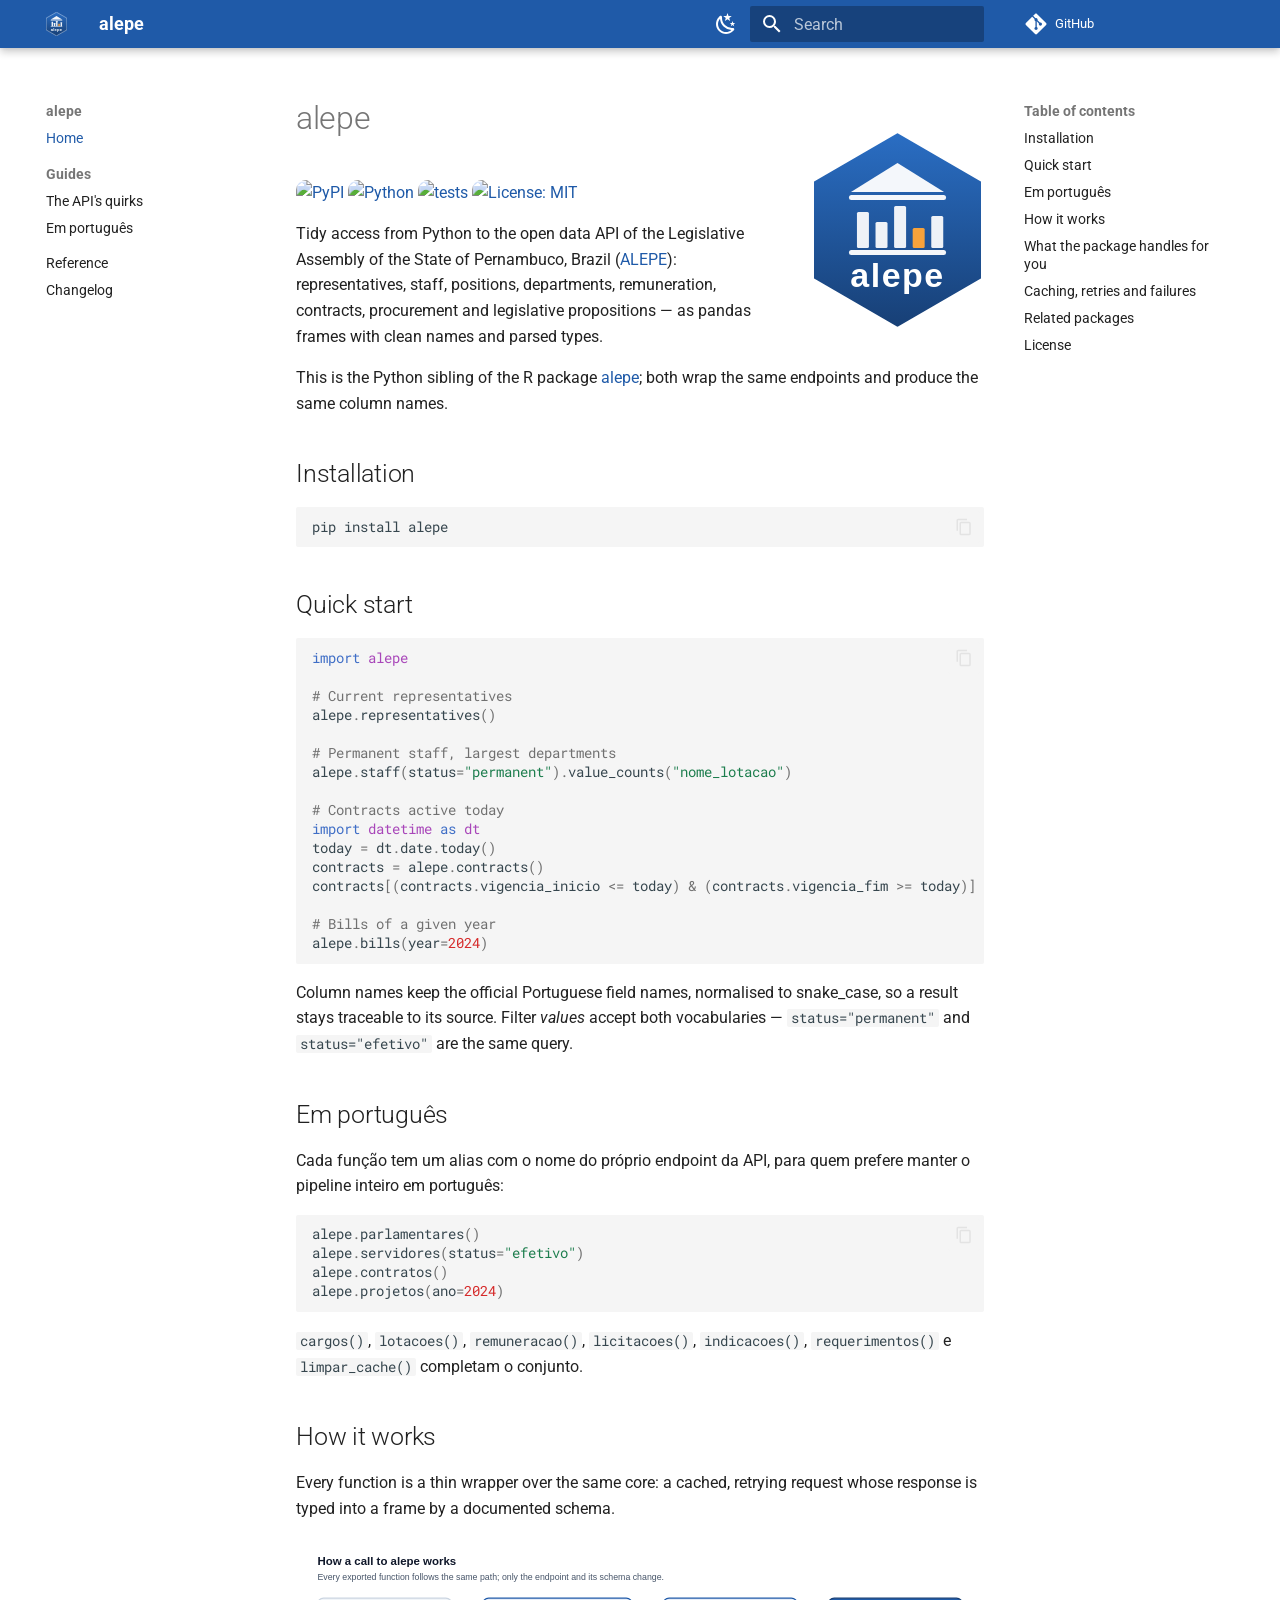
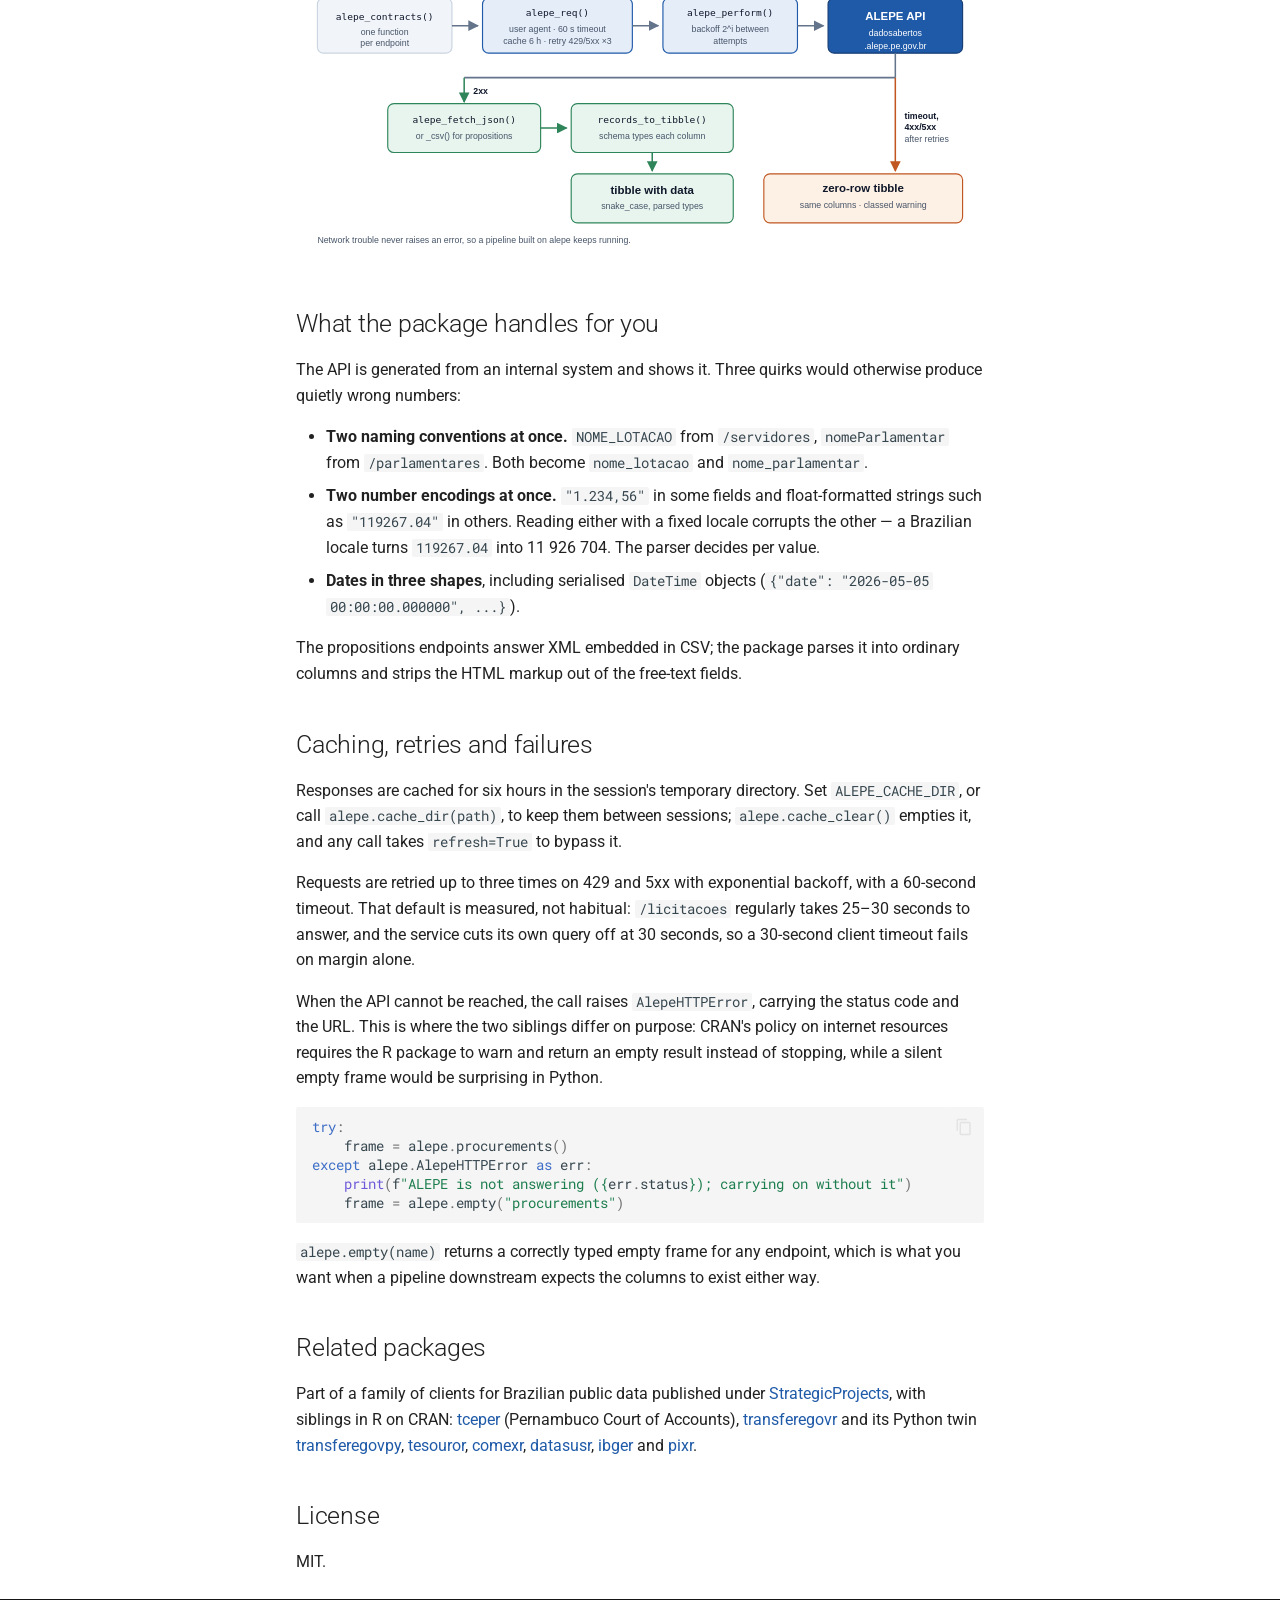
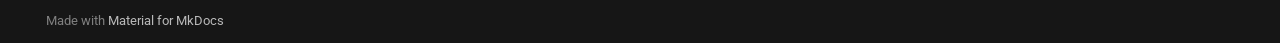
==== index.html @ 87270667 "Deployed 2038ad3 with MkDocs version: 1.6.1" ====
<!doctype html>
<html lang="en" class="no-js">
  <head>
    
      <meta charset="utf-8">
      <meta name="viewport" content="width=device-width,initial-scale=1">
      
        <meta name="description" content="Access the open data API of the Legislative Assembly of Pernambuco from Python">
      
      
      
        <link rel="canonical" href="https://strategicprojects.github.io/alepe_py/">
      
      
      
        <link rel="next" href="quirks/">
      
      
        
      
      
      <link rel="icon" href="assets/logo.png">
      <meta name="generator" content="mkdocs-1.6.1, mkdocs-material-9.7.7">
    
    
      
        <title>alepe</title>
      
    
    
      <link rel="stylesheet" href="assets/stylesheets/main.ec1eaa64.min.css">
      
        
        <link rel="stylesheet" href="assets/stylesheets/palette.ab4e12ef.min.css">
      
      


    
    
      
    
    
      
        
        
        <link rel="preconnect" href="https://fonts.gstatic.com" crossorigin>
        <link rel="stylesheet" href="https://fonts.googleapis.com/css?family=Roboto:300,300i,400,400i,700,700i%7CRoboto+Mono:400,400i,700,700i&display=fallback">
        <style>:root{--md-text-font:"Roboto";--md-code-font:"Roboto Mono"}</style>
      
    
    
      <link rel="stylesheet" href="assets/_mkdocstrings.css">
    
      <link rel="stylesheet" href="extra.css">
    
    <script>__md_scope=new URL(".",location),__md_hash=e=>[...e].reduce(((e,_)=>(e<<5)-e+_.charCodeAt(0)),0),__md_get=(e,_=localStorage,t=__md_scope)=>JSON.parse(_.getItem(t.pathname+"."+e)),__md_set=(e,_,t=localStorage,a=__md_scope)=>{try{t.setItem(a.pathname+"."+e,JSON.stringify(_))}catch(e){}}</script>
    
      

    
    
  </head>
  
  
    
    
      
    
    
    
    
    <body dir="ltr" data-md-color-scheme="default" data-md-color-primary="custom" data-md-color-accent="custom">
  
    
    <input class="md-toggle" data-md-toggle="drawer" type="checkbox" id="__drawer" autocomplete="off">
    <input class="md-toggle" data-md-toggle="search" type="checkbox" id="__search" autocomplete="off">
    <label class="md-overlay" for="__drawer"></label>
    <div data-md-component="skip">
      
        
        <a href="#alepe" class="md-skip">
          Skip to content
        </a>
      
    </div>
    <div data-md-component="announce">
      
    </div>
    
    
      

  

<header class="md-header md-header--shadow" data-md-component="header">
  <nav class="md-header__inner md-grid" aria-label="Header">
    <a href="." title="alepe" class="md-header__button md-logo" aria-label="alepe" data-md-component="logo">
      
  <img src="assets/logo.svg" alt="logo">

    </a>
    <label class="md-header__button md-icon" for="__drawer">
      
      <svg xmlns="http://www.w3.org/2000/svg" viewBox="0 0 24 24"><path d="M3 6h18v2H3zm0 5h18v2H3zm0 5h18v2H3z"/></svg>
    </label>
    <div class="md-header__title" data-md-component="header-title">
      <div class="md-header__ellipsis">
        <div class="md-header__topic">
          <span class="md-ellipsis">
            alepe
          </span>
        </div>
        <div class="md-header__topic" data-md-component="header-topic">
          <span class="md-ellipsis">
            
              Home
            
          </span>
        </div>
      </div>
    </div>
    
      
        <form class="md-header__option" data-md-component="palette">
  
    
    
    
    <input class="md-option" data-md-color-media="" data-md-color-scheme="default" data-md-color-primary="custom" data-md-color-accent="custom"  aria-label="Dark mode"  type="radio" name="__palette" id="__palette_0">
    
      <label class="md-header__button md-icon" title="Dark mode" for="__palette_1" hidden>
        <svg xmlns="http://www.w3.org/2000/svg" viewBox="0 0 24 24"><path d="m17.75 4.09-2.53 1.94.91 3.06-2.63-1.81-2.63 1.81.91-3.06-2.53-1.94L12.44 4l1.06-3 1.06 3zm3.5 6.91-1.64 1.25.59 1.98-1.7-1.17-1.7 1.17.59-1.98L15.75 11l2.06-.05L18.5 9l.69 1.95zm-2.28 4.95c.83-.08 1.72 1.1 1.19 1.85-.32.45-.66.87-1.08 1.27C15.17 23 8.84 23 4.94 19.07c-3.91-3.9-3.91-10.24 0-14.14.4-.4.82-.76 1.27-1.08.75-.53 1.93.36 1.85 1.19-.27 2.86.69 5.83 2.89 8.02a9.96 9.96 0 0 0 8.02 2.89m-1.64 2.02a12.08 12.08 0 0 1-7.8-3.47c-2.17-2.19-3.33-5-3.49-7.82-2.81 3.14-2.7 7.96.31 10.98 3.02 3.01 7.84 3.12 10.98.31"/></svg>
      </label>
    
  
    
    
    
    <input class="md-option" data-md-color-media="" data-md-color-scheme="slate" data-md-color-primary="custom" data-md-color-accent="custom"  aria-label="Light mode"  type="radio" name="__palette" id="__palette_1">
    
      <label class="md-header__button md-icon" title="Light mode" for="__palette_0" hidden>
        <svg xmlns="http://www.w3.org/2000/svg" viewBox="0 0 24 24"><path d="M12 7a5 5 0 0 1 5 5 5 5 0 0 1-5 5 5 5 0 0 1-5-5 5 5 0 0 1 5-5m0 2a3 3 0 0 0-3 3 3 3 0 0 0 3 3 3 3 0 0 0 3-3 3 3 0 0 0-3-3m0-7 2.39 3.42C13.65 5.15 12.84 5 12 5s-1.65.15-2.39.42zM3.34 7l4.16-.35A7.2 7.2 0 0 0 5.94 8.5c-.44.74-.69 1.5-.83 2.29zm.02 10 1.76-3.77a7.131 7.131 0 0 0 2.38 4.14zM20.65 7l-1.77 3.79a7.02 7.02 0 0 0-2.38-4.15zm-.01 10-4.14.36c.59-.51 1.12-1.14 1.54-1.86.42-.73.69-1.5.83-2.29zM12 22l-2.41-3.44c.74.27 1.55.44 2.41.44.82 0 1.63-.17 2.37-.44z"/></svg>
      </label>
    
  
</form>
      
    
    
      <script>var palette=__md_get("__palette");if(palette&&palette.color){if("(prefers-color-scheme)"===palette.color.media){var media=matchMedia("(prefers-color-scheme: light)"),input=document.querySelector(media.matches?"[data-md-color-media='(prefers-color-scheme: light)']":"[data-md-color-media='(prefers-color-scheme: dark)']");palette.color.media=input.getAttribute("data-md-color-media"),palette.color.scheme=input.getAttribute("data-md-color-scheme"),palette.color.primary=input.getAttribute("data-md-color-primary"),palette.color.accent=input.getAttribute("data-md-color-accent")}for(var[key,value]of Object.entries(palette.color))document.body.setAttribute("data-md-color-"+key,value)}</script>
    
    
    
      
      
        <label class="md-header__button md-icon" for="__search">
          
          <svg xmlns="http://www.w3.org/2000/svg" viewBox="0 0 24 24"><path d="M9.5 3A6.5 6.5 0 0 1 16 9.5c0 1.61-.59 3.09-1.56 4.23l.27.27h.79l5 5-1.5 1.5-5-5v-.79l-.27-.27A6.52 6.52 0 0 1 9.5 16 6.5 6.5 0 0 1 3 9.5 6.5 6.5 0 0 1 9.5 3m0 2C7 5 5 7 5 9.5S7 14 9.5 14 14 12 14 9.5 12 5 9.5 5"/></svg>
        </label>
        <div class="md-search" data-md-component="search" role="dialog">
  <label class="md-search__overlay" for="__search"></label>
  <div class="md-search__inner" role="search">
    <form class="md-search__form" name="search">
      <input type="text" class="md-search__input" name="query" aria-label="Search" placeholder="Search" autocapitalize="off" autocorrect="off" autocomplete="off" spellcheck="false" data-md-component="search-query" required>
      <label class="md-search__icon md-icon" for="__search">
        
        <svg xmlns="http://www.w3.org/2000/svg" viewBox="0 0 24 24"><path d="M9.5 3A6.5 6.5 0 0 1 16 9.5c0 1.61-.59 3.09-1.56 4.23l.27.27h.79l5 5-1.5 1.5-5-5v-.79l-.27-.27A6.52 6.52 0 0 1 9.5 16 6.5 6.5 0 0 1 3 9.5 6.5 6.5 0 0 1 9.5 3m0 2C7 5 5 7 5 9.5S7 14 9.5 14 14 12 14 9.5 12 5 9.5 5"/></svg>
        
        <svg xmlns="http://www.w3.org/2000/svg" viewBox="0 0 24 24"><path d="M20 11v2H8l5.5 5.5-1.42 1.42L4.16 12l7.92-7.92L13.5 5.5 8 11z"/></svg>
      </label>
      <nav class="md-search__options" aria-label="Search">
        
        <button type="reset" class="md-search__icon md-icon" title="Clear" aria-label="Clear" tabindex="-1">
          
          <svg xmlns="http://www.w3.org/2000/svg" viewBox="0 0 24 24"><path d="M19 6.41 17.59 5 12 10.59 6.41 5 5 6.41 10.59 12 5 17.59 6.41 19 12 13.41 17.59 19 19 17.59 13.41 12z"/></svg>
        </button>
      </nav>
      
        <div class="md-search__suggest" data-md-component="search-suggest"></div>
      
    </form>
    <div class="md-search__output">
      <div class="md-search__scrollwrap" tabindex="0" data-md-scrollfix>
        <div class="md-search-result" data-md-component="search-result">
          <div class="md-search-result__meta">
            Initializing search
          </div>
          <ol class="md-search-result__list" role="presentation"></ol>
        </div>
      </div>
    </div>
  </div>
</div>
      
    
    
      <div class="md-header__source">
        <a href="https://github.com/StrategicProjects/alepe_py" title="Go to repository" class="md-source" data-md-component="source">
  <div class="md-source__icon md-icon">
    
    <svg xmlns="http://www.w3.org/2000/svg" viewBox="0 0 448 512"><!--! Font Awesome Free 7.1.0 by @fontawesome - https://fontawesome.com License - https://fontawesome.com/license/free (Icons: CC BY 4.0, Fonts: SIL OFL 1.1, Code: MIT License) Copyright 2025 Fonticons, Inc.--><path d="M439.6 236.1 244 40.5c-5.4-5.5-12.8-8.5-20.4-8.5s-15 3-20.4 8.4L162.5 81l51.5 51.5c27.1-9.1 52.7 16.8 43.4 43.7l49.7 49.7c34.2-11.8 61.2 31 35.5 56.7-26.5 26.5-70.2-2.9-56-37.3L240.3 199v121.9c25.3 12.5 22.3 41.8 9.1 55-6.4 6.4-15.2 10.1-24.3 10.1s-17.8-3.6-24.3-10.1c-17.6-17.6-11.1-46.9 11.2-56v-123c-20.8-8.5-24.6-30.7-18.6-45L142.6 101 8.5 235.1C3 240.6 0 247.9 0 255.5s3 15 8.5 20.4l195.6 195.7c5.4 5.4 12.7 8.4 20.4 8.4s15-3 20.4-8.4l194.7-194.7c5.4-5.4 8.4-12.8 8.4-20.4s-3-15-8.4-20.4"/></svg>
  </div>
  <div class="md-source__repository">
    GitHub
  </div>
</a>
      </div>
    
  </nav>
  
</header>
    
    <div class="md-container" data-md-component="container">
      
      
        
          
        
      
      <main class="md-main" data-md-component="main">
        <div class="md-main__inner md-grid">
          
            
              
              <div class="md-sidebar md-sidebar--primary" data-md-component="sidebar" data-md-type="navigation" >
                <div class="md-sidebar__scrollwrap">
                  <div class="md-sidebar__inner">
                    



<nav class="md-nav md-nav--primary" aria-label="Navigation" data-md-level="0">
  <label class="md-nav__title" for="__drawer">
    <a href="." title="alepe" class="md-nav__button md-logo" aria-label="alepe" data-md-component="logo">
      
  <img src="assets/logo.svg" alt="logo">

    </a>
    alepe
  </label>
  
    <div class="md-nav__source">
      <a href="https://github.com/StrategicProjects/alepe_py" title="Go to repository" class="md-source" data-md-component="source">
  <div class="md-source__icon md-icon">
    
    <svg xmlns="http://www.w3.org/2000/svg" viewBox="0 0 448 512"><!--! Font Awesome Free 7.1.0 by @fontawesome - https://fontawesome.com License - https://fontawesome.com/license/free (Icons: CC BY 4.0, Fonts: SIL OFL 1.1, Code: MIT License) Copyright 2025 Fonticons, Inc.--><path d="M439.6 236.1 244 40.5c-5.4-5.5-12.8-8.5-20.4-8.5s-15 3-20.4 8.4L162.5 81l51.5 51.5c27.1-9.1 52.7 16.8 43.4 43.7l49.7 49.7c34.2-11.8 61.2 31 35.5 56.7-26.5 26.5-70.2-2.9-56-37.3L240.3 199v121.9c25.3 12.5 22.3 41.8 9.1 55-6.4 6.4-15.2 10.1-24.3 10.1s-17.8-3.6-24.3-10.1c-17.6-17.6-11.1-46.9 11.2-56v-123c-20.8-8.5-24.6-30.7-18.6-45L142.6 101 8.5 235.1C3 240.6 0 247.9 0 255.5s3 15 8.5 20.4l195.6 195.7c5.4 5.4 12.7 8.4 20.4 8.4s15-3 20.4-8.4l194.7-194.7c5.4-5.4 8.4-12.8 8.4-20.4s-3-15-8.4-20.4"/></svg>
  </div>
  <div class="md-source__repository">
    GitHub
  </div>
</a>
    </div>
  
  <ul class="md-nav__list" data-md-scrollfix>
    
      
      
  
  
    
  
  
  
    <li class="md-nav__item md-nav__item--active">
      
      <input class="md-nav__toggle md-toggle" type="checkbox" id="__toc">
      
      
        
      
      
        <label class="md-nav__link md-nav__link--active" for="__toc">
          
  
  
  <span class="md-ellipsis">
    
  
    Home
  

    
  </span>
  
  

          <span class="md-nav__icon md-icon"></span>
        </label>
      
      <a href="." class="md-nav__link md-nav__link--active">
        
  
  
  <span class="md-ellipsis">
    
  
    Home
  

    
  </span>
  
  

      </a>
      
        

<nav class="md-nav md-nav--secondary" aria-label="Table of contents">
  
  
  
    
  
  
    <label class="md-nav__title" for="__toc">
      <span class="md-nav__icon md-icon"></span>
      Table of contents
    </label>
    <ul class="md-nav__list" data-md-component="toc" data-md-scrollfix>
      
        <li class="md-nav__item">
  <a href="#installation" class="md-nav__link">
    <span class="md-ellipsis">
      
        Installation
      
    </span>
  </a>
  
</li>
      
        <li class="md-nav__item">
  <a href="#quick-start" class="md-nav__link">
    <span class="md-ellipsis">
      
        Quick start
      
    </span>
  </a>
  
</li>
      
        <li class="md-nav__item">
  <a href="#em-portugues" class="md-nav__link">
    <span class="md-ellipsis">
      
        Em português
      
    </span>
  </a>
  
</li>
      
        <li class="md-nav__item">
  <a href="#how-it-works" class="md-nav__link">
    <span class="md-ellipsis">
      
        How it works
      
    </span>
  </a>
  
</li>
      
        <li class="md-nav__item">
  <a href="#what-the-package-handles-for-you" class="md-nav__link">
    <span class="md-ellipsis">
      
        What the package handles for you
      
    </span>
  </a>
  
</li>
      
        <li class="md-nav__item">
  <a href="#caching-retries-and-failures" class="md-nav__link">
    <span class="md-ellipsis">
      
        Caching, retries and failures
      
    </span>
  </a>
  
</li>
      
        <li class="md-nav__item">
  <a href="#related-packages" class="md-nav__link">
    <span class="md-ellipsis">
      
        Related packages
      
    </span>
  </a>
  
</li>
      
        <li class="md-nav__item">
  <a href="#license" class="md-nav__link">
    <span class="md-ellipsis">
      
        License
      
    </span>
  </a>
  
</li>
      
    </ul>
  
</nav>
      
    </li>
  

    
      
      
  
  
  
  
    
    
    
    
      
        
        
      
    
    
    <li class="md-nav__item md-nav__item--section md-nav__item--nested">
      
        
        
        <input class="md-nav__toggle md-toggle " type="checkbox" id="__nav_2" >
        
          
          <label class="md-nav__link" for="__nav_2" id="__nav_2_label" tabindex="">
            
  
  
  <span class="md-ellipsis">
    
  
    Guides
  

    
  </span>
  
  

            <span class="md-nav__icon md-icon"></span>
          </label>
        
        <nav class="md-nav" data-md-level="1" aria-labelledby="__nav_2_label" aria-expanded="false">
          <label class="md-nav__title" for="__nav_2">
            <span class="md-nav__icon md-icon"></span>
            
  
    Guides
  

          </label>
          <ul class="md-nav__list" data-md-scrollfix>
            
              
                
  
  
  
  
    <li class="md-nav__item">
      <a href="quirks/" class="md-nav__link">
        
  
  
  <span class="md-ellipsis">
    
  
    The API's quirks
  

    
  </span>
  
  

      </a>
    </li>
  

              
            
              
                
  
  
  
  
    <li class="md-nav__item">
      <a href="portugues/" class="md-nav__link">
        
  
  
  <span class="md-ellipsis">
    
  
    Em português
  

    
  </span>
  
  

      </a>
    </li>
  

              
            
          </ul>
        </nav>
      
    </li>
  

    
      
      
  
  
  
  
    <li class="md-nav__item">
      <a href="reference/" class="md-nav__link">
        
  
  
  <span class="md-ellipsis">
    
  
    Reference
  

    
  </span>
  
  

      </a>
    </li>
  

    
      
      
  
  
  
  
    <li class="md-nav__item">
      <a href="changelog/" class="md-nav__link">
        
  
  
  <span class="md-ellipsis">
    
  
    Changelog
  

    
  </span>
  
  

      </a>
    </li>
  

    
  </ul>
</nav>
                  </div>
                </div>
              </div>
            
            
              
              <div class="md-sidebar md-sidebar--secondary" data-md-component="sidebar" data-md-type="toc" >
                <div class="md-sidebar__scrollwrap">
                  <div class="md-sidebar__inner">
                    

<nav class="md-nav md-nav--secondary" aria-label="Table of contents">
  
  
  
    
  
  
    <label class="md-nav__title" for="__toc">
      <span class="md-nav__icon md-icon"></span>
      Table of contents
    </label>
    <ul class="md-nav__list" data-md-component="toc" data-md-scrollfix>
      
        <li class="md-nav__item">
  <a href="#installation" class="md-nav__link">
    <span class="md-ellipsis">
      
        Installation
      
    </span>
  </a>
  
</li>
      
        <li class="md-nav__item">
  <a href="#quick-start" class="md-nav__link">
    <span class="md-ellipsis">
      
        Quick start
      
    </span>
  </a>
  
</li>
      
        <li class="md-nav__item">
  <a href="#em-portugues" class="md-nav__link">
    <span class="md-ellipsis">
      
        Em português
      
    </span>
  </a>
  
</li>
      
        <li class="md-nav__item">
  <a href="#how-it-works" class="md-nav__link">
    <span class="md-ellipsis">
      
        How it works
      
    </span>
  </a>
  
</li>
      
        <li class="md-nav__item">
  <a href="#what-the-package-handles-for-you" class="md-nav__link">
    <span class="md-ellipsis">
      
        What the package handles for you
      
    </span>
  </a>
  
</li>
      
        <li class="md-nav__item">
  <a href="#caching-retries-and-failures" class="md-nav__link">
    <span class="md-ellipsis">
      
        Caching, retries and failures
      
    </span>
  </a>
  
</li>
      
        <li class="md-nav__item">
  <a href="#related-packages" class="md-nav__link">
    <span class="md-ellipsis">
      
        Related packages
      
    </span>
  </a>
  
</li>
      
        <li class="md-nav__item">
  <a href="#license" class="md-nav__link">
    <span class="md-ellipsis">
      
        License
      
    </span>
  </a>
  
</li>
      
    </ul>
  
</nav>
                  </div>
                </div>
              </div>
            
          
          
            <div class="md-content" data-md-component="content">
              
              <article class="md-content__inner md-typeset">
                
                  



<h1 id="alepe">alepe <img src="assets/logo.svg" align="right" height="138" alt="" /><a class="headerlink" href="#alepe" title="Permanent link">&para;</a></h1>
<p><a href="https://pypi.org/project/alepe/"><img alt="PyPI" src="https://img.shields.io/pypi/v/alepe.svg" /></a>
<a href="https://pypi.org/project/alepe/"><img alt="Python" src="https://img.shields.io/pypi/pyversions/alepe.svg" /></a>
<a href="https://github.com/StrategicProjects/alepe_py/actions/workflows/tests.yml"><img alt="tests" src="https://github.com/StrategicProjects/alepe_py/actions/workflows/tests.yml/badge.svg" /></a>
<a href="https://github.com/StrategicProjects/alepe_py/blob/main/LICENSE"><img alt="License: MIT" src="https://img.shields.io/badge/license-MIT-green.svg" /></a></p>
<p>Tidy access from Python to the open data API of the Legislative Assembly of the
State of Pernambuco, Brazil (<a href="https://dadosabertos.alepe.pe.gov.br">ALEPE</a>):
representatives, staff, positions, departments, remuneration, contracts,
procurement and legislative propositions — as pandas frames with clean names
and parsed types.</p>
<p>This is the Python sibling of the R package
<a href="https://strategicprojects.github.io/alepe/">alepe</a>; both wrap the same
endpoints and produce the same column names.</p>
<h2 id="installation">Installation<a class="headerlink" href="#installation" title="Permanent link">&para;</a></h2>
<div class="highlight"><pre><span></span><code>pip<span class="w"> </span>install<span class="w"> </span>alepe
</code></pre></div>
<h2 id="quick-start">Quick start<a class="headerlink" href="#quick-start" title="Permanent link">&para;</a></h2>
<div class="highlight"><pre><span></span><code><span class="kn">import</span><span class="w"> </span><span class="nn">alepe</span>

<span class="c1"># Current representatives</span>
<span class="n">alepe</span><span class="o">.</span><span class="n">representatives</span><span class="p">()</span>

<span class="c1"># Permanent staff, largest departments</span>
<span class="n">alepe</span><span class="o">.</span><span class="n">staff</span><span class="p">(</span><span class="n">status</span><span class="o">=</span><span class="s2">&quot;permanent&quot;</span><span class="p">)</span><span class="o">.</span><span class="n">value_counts</span><span class="p">(</span><span class="s2">&quot;nome_lotacao&quot;</span><span class="p">)</span>

<span class="c1"># Contracts active today</span>
<span class="kn">import</span><span class="w"> </span><span class="nn">datetime</span><span class="w"> </span><span class="k">as</span><span class="w"> </span><span class="nn">dt</span>
<span class="n">today</span> <span class="o">=</span> <span class="n">dt</span><span class="o">.</span><span class="n">date</span><span class="o">.</span><span class="n">today</span><span class="p">()</span>
<span class="n">contracts</span> <span class="o">=</span> <span class="n">alepe</span><span class="o">.</span><span class="n">contracts</span><span class="p">()</span>
<span class="n">contracts</span><span class="p">[(</span><span class="n">contracts</span><span class="o">.</span><span class="n">vigencia_inicio</span> <span class="o">&lt;=</span> <span class="n">today</span><span class="p">)</span> <span class="o">&amp;</span> <span class="p">(</span><span class="n">contracts</span><span class="o">.</span><span class="n">vigencia_fim</span> <span class="o">&gt;=</span> <span class="n">today</span><span class="p">)]</span>

<span class="c1"># Bills of a given year</span>
<span class="n">alepe</span><span class="o">.</span><span class="n">bills</span><span class="p">(</span><span class="n">year</span><span class="o">=</span><span class="mi">2024</span><span class="p">)</span>
</code></pre></div>
<p>Column names keep the official Portuguese field names, normalised to
snake_case, so a result stays traceable to its source. Filter <em>values</em> accept
both vocabularies — <code>status="permanent"</code> and <code>status="efetivo"</code> are the same
query.</p>
<h2 id="em-portugues">Em português<a class="headerlink" href="#em-portugues" title="Permanent link">&para;</a></h2>
<p>Cada função tem um alias com o nome do próprio endpoint da API, para quem
prefere manter o pipeline inteiro em português:</p>
<div class="highlight"><pre><span></span><code><span class="n">alepe</span><span class="o">.</span><span class="n">parlamentares</span><span class="p">()</span>
<span class="n">alepe</span><span class="o">.</span><span class="n">servidores</span><span class="p">(</span><span class="n">status</span><span class="o">=</span><span class="s2">&quot;efetivo&quot;</span><span class="p">)</span>
<span class="n">alepe</span><span class="o">.</span><span class="n">contratos</span><span class="p">()</span>
<span class="n">alepe</span><span class="o">.</span><span class="n">projetos</span><span class="p">(</span><span class="n">ano</span><span class="o">=</span><span class="mi">2024</span><span class="p">)</span>
</code></pre></div>
<p><code>cargos()</code>, <code>lotacoes()</code>, <code>remuneracao()</code>, <code>licitacoes()</code>, <code>indicacoes()</code>,
<code>requerimentos()</code> e <code>limpar_cache()</code> completam o conjunto.</p>
<h2 id="how-it-works">How it works<a class="headerlink" href="#how-it-works" title="Permanent link">&para;</a></h2>
<p>Every function is a thin wrapper over the same core: a cached, retrying request
whose response is typed into a frame by a documented schema.</p>
<p><img src="assets/request-flow.svg" alt="A call goes through the request builder, which adds the user agent, a 60 second timeout, a six-hour cache and retries, then performs the request against the ALEPE API. A 2xx response is parsed and typed into a frame; a timeout or an error surviving the retries raises AlepeHTTPError." width="100%" /></p>
<h2 id="what-the-package-handles-for-you">What the package handles for you<a class="headerlink" href="#what-the-package-handles-for-you" title="Permanent link">&para;</a></h2>
<p>The API is generated from an internal system and shows it. Three quirks would
otherwise produce quietly wrong numbers:</p>
<ul>
<li><strong>Two naming conventions at once.</strong> <code>NOME_LOTACAO</code> from <code>/servidores</code>,
  <code>nomeParlamentar</code> from <code>/parlamentares</code>. Both become <code>nome_lotacao</code> and
  <code>nome_parlamentar</code>.</li>
<li><strong>Two number encodings at once.</strong> <code>"1.234,56"</code> in some fields and
  float-formatted strings such as <code>"119267.04"</code> in others. Reading either with
  a fixed locale corrupts the other — a Brazilian locale turns <code>119267.04</code> into
  11 926 704. The parser decides per value.</li>
<li><strong>Dates in three shapes</strong>, including serialised <code>DateTime</code> objects
  (<code>{"date": "2026-05-05 00:00:00.000000", ...}</code>).</li>
</ul>
<p>The propositions endpoints answer XML embedded in CSV; the package parses it
into ordinary columns and strips the HTML markup out of the free-text fields.</p>
<h2 id="caching-retries-and-failures">Caching, retries and failures<a class="headerlink" href="#caching-retries-and-failures" title="Permanent link">&para;</a></h2>
<p>Responses are cached for six hours in the session's temporary directory. Set
<code>ALEPE_CACHE_DIR</code>, or call <code>alepe.cache_dir(path)</code>, to keep them between
sessions; <code>alepe.cache_clear()</code> empties it, and any call takes <code>refresh=True</code>
to bypass it.</p>
<p>Requests are retried up to three times on 429 and 5xx with exponential backoff,
with a 60-second timeout. That default is measured, not habitual:
<code>/licitacoes</code> regularly takes 25–30 seconds to answer, and the service cuts its
own query off at 30 seconds, so a 30-second client timeout fails on margin
alone.</p>
<p>When the API cannot be reached, the call raises <code>AlepeHTTPError</code>, carrying the
status code and the URL. This is where the two siblings differ on purpose:
CRAN's policy on internet resources requires the R package to warn and return
an empty result instead of stopping, while a silent empty frame would be
surprising in Python.</p>
<div class="highlight"><pre><span></span><code><span class="k">try</span><span class="p">:</span>
    <span class="n">frame</span> <span class="o">=</span> <span class="n">alepe</span><span class="o">.</span><span class="n">procurements</span><span class="p">()</span>
<span class="k">except</span> <span class="n">alepe</span><span class="o">.</span><span class="n">AlepeHTTPError</span> <span class="k">as</span> <span class="n">err</span><span class="p">:</span>
    <span class="nb">print</span><span class="p">(</span><span class="sa">f</span><span class="s2">&quot;ALEPE is not answering (</span><span class="si">{</span><span class="n">err</span><span class="o">.</span><span class="n">status</span><span class="si">}</span><span class="s2">); carrying on without it&quot;</span><span class="p">)</span>
    <span class="n">frame</span> <span class="o">=</span> <span class="n">alepe</span><span class="o">.</span><span class="n">empty</span><span class="p">(</span><span class="s2">&quot;procurements&quot;</span><span class="p">)</span>
</code></pre></div>
<p><code>alepe.empty(name)</code> returns a correctly typed empty frame for any endpoint,
which is what you want when a pipeline downstream expects the columns to exist
either way.</p>
<h2 id="related-packages">Related packages<a class="headerlink" href="#related-packages" title="Permanent link">&para;</a></h2>
<p>Part of a family of clients for Brazilian public data published under
<a href="https://github.com/StrategicProjects">StrategicProjects</a>, with siblings in R
on CRAN: <a href="https://CRAN.R-project.org/package=tceper">tceper</a> (Pernambuco Court
of Accounts), <a href="https://CRAN.R-project.org/package=transferegovr">transferegovr</a>
and its Python twin
<a href="https://pypi.org/project/transferegovpy/">transferegovpy</a>,
<a href="https://CRAN.R-project.org/package=tesouror">tesouror</a>,
<a href="https://CRAN.R-project.org/package=comexr">comexr</a>,
<a href="https://CRAN.R-project.org/package=datasusr">datasusr</a>,
<a href="https://CRAN.R-project.org/package=ibger">ibger</a> and
<a href="https://CRAN.R-project.org/package=pixr">pixr</a>.</p>
<h2 id="license">License<a class="headerlink" href="#license" title="Permanent link">&para;</a></h2>
<p>MIT.</p>












                
              </article>
            </div>
          
          
<script>var target=document.getElementById(location.hash.slice(1));target&&target.name&&(target.checked=target.name.startsWith("__tabbed_"))</script>
        </div>
        
          <button type="button" class="md-top md-icon" data-md-component="top" hidden>
  
  <svg xmlns="http://www.w3.org/2000/svg" viewBox="0 0 24 24"><path d="M13 20h-2V8l-5.5 5.5-1.42-1.42L12 4.16l7.92 7.92-1.42 1.42L13 8z"/></svg>
  Back to top
</button>
        
      </main>
      
        <footer class="md-footer">
  
  <div class="md-footer-meta md-typeset">
    <div class="md-footer-meta__inner md-grid">
      <div class="md-copyright">
  
  
    Made with
    <a href="https://squidfunk.github.io/mkdocs-material/" target="_blank" rel="noopener">
      Material for MkDocs
    </a>
  
</div>
      
    </div>
  </div>
</footer>
      
    </div>
    <div class="md-dialog" data-md-component="dialog">
      <div class="md-dialog__inner md-typeset"></div>
    </div>
    
    
    
      
      
      <script id="__config" type="application/json">{"annotate": null, "base": ".", "features": ["navigation.sections", "navigation.top", "content.code.copy", "search.suggest"], "search": "assets/javascripts/workers/search.2c215733.min.js", "tags": null, "translations": {"clipboard.copied": "Copied to clipboard", "clipboard.copy": "Copy to clipboard", "search.result.more.one": "1 more on this page", "search.result.more.other": "# more on this page", "search.result.none": "No matching documents", "search.result.one": "1 matching document", "search.result.other": "# matching documents", "search.result.placeholder": "Type to start searching", "search.result.term.missing": "Missing", "select.version": "Select version"}, "version": null}</script>
    
    
      <script src="assets/javascripts/bundle.d7400e89.min.js"></script>
      
    
  </body>
</html>
---- assets/stylesheets/main.ec1eaa64.min.css ----
@charset "UTF-8";html{-webkit-text-size-adjust:none;-moz-text-size-adjust:none;text-size-adjust:none;box-sizing:border-box}*,:after,:before{box-sizing:inherit}@media (prefers-reduced-motion){*,:after,:before{transition:none!important}}body{margin:0}a,button,input,label{-webkit-tap-highlight-color:transparent}a{color:inherit;text-decoration:none}hr{border:0;box-sizing:initial;display:block;height:.05rem;overflow:visible;padding:0}small{font-size:80%}sub,sup{line-height:1em}img{border-style:none}table{border-collapse:initial;border-spacing:0}td,th{font-weight:400;vertical-align:top}button{background:#0000;border:0;font-family:inherit;font-size:inherit;margin:0;padding:0}input{border:0;outline:none}:root{--md-primary-fg-color:#4051b5;--md-primary-fg-color--light:#5d6cc0;--md-primary-fg-color--dark:#303fa1;--md-primary-bg-color:#fff;--md-primary-bg-color--light:#ffffffb3;--md-accent-fg-color:#526cfe;--md-accent-fg-color--transparent:#526cfe1a;--md-accent-bg-color:#fff;--md-accent-bg-color--light:#ffffffb3}[data-md-color-scheme=default]{color-scheme:light}[data-md-color-scheme=default] img[src$="#gh-dark-mode-only"],[data-md-color-scheme=default] img[src$="#only-dark"]{display:none}:root,[data-md-color-scheme=default]{--md-hue:225deg;--md-default-fg-color:#000000de;--md-default-fg-color--light:#0000008a;--md-default-fg-color--lighter:#00000052;--md-default-fg-color--lightest:#00000012;--md-default-bg-color:#fff;--md-default-bg-color--light:#ffffffb3;--md-default-bg-color--lighter:#ffffff4d;--md-default-bg-color--lightest:#ffffff1f;--md-code-fg-color:#36464e;--md-code-bg-color:#f5f5f5;--md-code-bg-color--light:#f5f5f5b3;--md-code-bg-color--lighter:#f5f5f54d;--md-code-hl-color:#4287ff;--md-code-hl-color--light:#4287ff1a;--md-code-hl-number-color:#d52a2a;--md-code-hl-special-color:#db1457;--md-code-hl-function-color:#a846b9;--md-code-hl-constant-color:#6e59d9;--md-code-hl-keyword-color:#3f6ec6;--md-code-hl-string-color:#1c7d4d;--md-code-hl-name-color:var(--md-code-fg-color);--md-code-hl-operator-color:var(--md-default-fg-color--light);--md-code-hl-punctuation-color:var(--md-default-fg-color--light);--md-code-hl-comment-color:var(--md-default-fg-color--light);--md-code-hl-generic-color:var(--md-default-fg-color--light);--md-code-hl-variable-color:var(--md-default-fg-color--light);--md-typeset-color:var(--md-default-fg-color);--md-typeset-a-color:var(--md-primary-fg-color);--md-typeset-del-color:#f5503d26;--md-typeset-ins-color:#0bd57026;--md-typeset-kbd-color:#fafafa;--md-typeset-kbd-accent-color:#fff;--md-typeset-kbd-border-color:#b8b8b8;--md-typeset-mark-color:#ffff0080;--md-typeset-table-color:#0000001f;--md-typeset-table-color--light:rgba(0,0,0,.035);--md-admonition-fg-color:var(--md-default-fg-color);--md-admonition-bg-color:var(--md-default-bg-color);--md-warning-fg-color:#000000de;--md-warning-bg-color:#ff9;--md-footer-fg-color:#fff;--md-footer-fg-color--light:#ffffffb3;--md-footer-fg-color--lighter:#ffffff73;--md-footer-bg-color:#000000de;--md-footer-bg-color--dark:#00000052;--md-shadow-z1:0 0.2rem 0.5rem #0000000d,0 0 0.05rem #0000001a;--md-shadow-z2:0 0.2rem 0.5rem #0000001a,0 0 0.05rem #00000040;--md-shadow-z3:0 0.2rem 0.5rem #0003,0 0 0.05rem #00000059}.md-icon svg{fill:currentcolor;display:block;height:1.2rem;width:1.2rem}body{-webkit-font-smoothing:antialiased;-moz-osx-font-smoothing:grayscale;--md-text-font-family:var(--md-text-font,_),-apple-system,BlinkMacSystemFont,Helvetica,Arial,sans-serif;--md-code-font-family:var(--md-code-font,_),SFMono-Regular,Consolas,Menlo,monospace}aside,body,input{font-feature-settings:"kern","liga";color:var(--md-typeset-color);font-family:var(--md-text-font-family)}code,kbd,pre{font-feature-settings:"kern";font-family:var(--md-code-font-family)}:root{--md-typeset-table-sort-icon:url('data:image/svg+xml;charset=utf-8,<svg xmlns="http://www.w3.org/2000/svg" viewBox="0 0 24 24"><path d="m18 21-4-4h3V7h-3l4-4 4 4h-3v10h3M2 19v-2h10v2M2 13v-2h7v2M2 7V5h4v2z"/></svg>');--md-typeset-table-sort-icon--asc:url('data:image/svg+xml;charset=utf-8,<svg xmlns="http://www.w3.org/2000/svg" viewBox="0 0 24 24"><path d="M19 17h3l-4 4-4-4h3V3h2M2 17h10v2H2M6 5v2H2V5m0 6h7v2H2z"/></svg>');--md-typeset-table-sort-icon--desc:url('data:image/svg+xml;charset=utf-8,<svg xmlns="http://www.w3.org/2000/svg" viewBox="0 0 24 24"><path d="M19 7h3l-4-4-4 4h3v14h2M2 17h10v2H2M6 5v2H2V5m0 6h7v2H2z"/></svg>')}.md-typeset{-webkit-print-color-adjust:exact;color-adjust:exact;font-size:.8rem;line-height:1.6;overflow-wrap:break-word}@media print{.md-typeset{font-size:.68rem}}.md-typeset blockquote,.md-typeset dl,.md-typeset figure,.md-typeset ol,.md-typeset pre,.md-typeset ul{margin-bottom:1em;margin-top:1em}.md-typeset h1{color:var(--md-default-fg-color--light);font-size:2em;line-height:1.3;margin:0 0 1.25em}.md-typeset h1,.md-typeset h2{font-weight:300;letter-spacing:-.01em}.md-typeset h2{font-size:1.5625em;line-height:1.4;margin:1.6em 0 .64em}.md-typeset h3{font-size:1.25em;font-weight:400;letter-spacing:-.01em;line-height:1.5;margin:1.6em 0 .8em}.md-typeset h2+h3{margin-top:.8em}.md-typeset h4{font-weight:700;letter-spacing:-.01em;margin:1em 0}.md-typeset h5,.md-typeset h6{color:var(--md-default-fg-color--light);font-size:.8em;font-weight:700;letter-spacing:-.01em;margin:1.25em 0}.md-typeset h5{text-transform:uppercase}.md-typeset h5 code{text-transform:none}.md-typeset hr{border-bottom:.05rem solid var(--md-default-fg-color--lightest);display:flow-root;margin:1.5em 0}.md-typeset a{color:var(--md-typeset-a-color);word-break:break-word}.md-typeset a,.md-typeset a:before{transition:color 125ms}.md-typeset a:focus,.md-typeset a:hover{color:var(--md-accent-fg-color)}.md-typeset a:focus code,.md-typeset a:hover code{background-color:var(--md-accent-fg-color--transparent);color:var(--md-accent-fg-color)}.md-typeset a code{color:var(--md-typeset-a-color)}.md-typeset a.focus-visible{outline-color:var(--md-accent-fg-color);outline-offset:.2rem}.md-typeset code,.md-typeset kbd,.md-typeset pre{color:var(--md-code-fg-color);direction:ltr;font-variant-ligatures:none;transition:background-color 125ms}@media print{.md-typeset code,.md-typeset kbd,.md-typeset pre{white-space:pre-wrap}}.md-typeset code{background-color:var(--md-code-bg-color);border-radius:.1rem;-webkit-box-decoration-break:clone;box-decoration-break:clone;font-size:.85em;padding:0 .2941176471em;transition:color 125ms,background-color 125ms;word-break:break-word}.md-typeset code:not(.focus-visible){-webkit-tap-highlight-color:transparent;outline:none}.md-typeset pre{display:flow-root;line-height:1.4;position:relative}.md-typeset pre>code{-webkit-box-decoration-break:slice;box-decoration-break:slice;box-shadow:none;display:block;margin:0;outline-color:var(--md-accent-fg-color);overflow:auto;padding:.7720588235em 1.1764705882em;scrollbar-color:var(--md-default-fg-color--lighter) #0000;scrollbar-width:thin;touch-action:auto;word-break:normal}.md-typeset pre>code:hover{scrollbar-color:var(--md-accent-fg-color) #0000}.md-typeset pre>code::-webkit-scrollbar{height:.2rem;width:.2rem}.md-typeset pre>code::-webkit-scrollbar-thumb{background-color:var(--md-default-fg-color--lighter)}.md-typeset pre>code::-webkit-scrollbar-thumb:hover{background-color:var(--md-accent-fg-color)}.md-typeset kbd{background-color:var(--md-typeset-kbd-color);border-radius:.1rem;box-shadow:0 .1rem 0 .05rem var(--md-typeset-kbd-border-color),0 .1rem 0 var(--md-typeset-kbd-border-color),0 -.1rem .2rem var(--md-typeset-kbd-accent-color) inset;color:var(--md-default-fg-color);display:inline-block;font-size:.75em;padding:0 .6666666667em;vertical-align:text-top;word-break:break-word}.md-typeset mark{background-color:var(--md-typeset-mark-color);-webkit-box-decoration-break:clone;box-decoration-break:clone;color:inherit;word-break:break-word}.md-typeset abbr{cursor:help;text-decoration:none}.md-typeset [data-preview],.md-typeset abbr{border-bottom:.05rem dotted var(--md-default-fg-color--light)}.md-typeset small{opacity:.75}[dir=ltr] .md-typeset sub,[dir=ltr] .md-typeset sup{margin-left:.078125em}[dir=rtl] .md-typeset sub,[dir=rtl] .md-typeset sup{margin-right:.078125em}[dir=ltr] .md-typeset blockquote{padding-left:.6rem}[dir=rtl] .md-typeset blockquote{padding-right:.6rem}[dir=ltr] .md-typeset blockquote{border-left:.2rem solid var(--md-default-fg-color--lighter)}[dir=rtl] .md-typeset blockquote{border-right:.2rem solid var(--md-default-fg-color--lighter)}.md-typeset blockquote{color:var(--md-default-fg-color--light);margin-left:0;margin-right:0}.md-typeset ul{list-style-type:disc}.md-typeset ul[type]{list-style-type:revert-layer}[dir=ltr] .md-typeset ol,[dir=ltr] .md-typeset ul{margin-left:.625em}[dir=rtl] .md-typeset ol,[dir=rtl] .md-typeset ul{margin-right:.625em}.md-typeset ol,.md-typeset ul{padding:0}.md-typeset ol:not([hidden]),.md-typeset ul:not([hidden]){display:flow-root}.md-typeset ol ol,.md-typeset ul ol{list-style-type:lower-alpha}.md-typeset ol ol ol,.md-typeset ul ol ol{list-style-type:lower-roman}.md-typeset ol ol ol ol,.md-typeset ul ol ol ol{list-style-type:upper-alpha}.md-typeset ol ol ol ol ol,.md-typeset ul ol ol ol ol{list-style-type:upper-roman}.md-typeset ol[type],.md-typeset ul[type]{list-style-type:revert-layer}[dir=ltr] .md-typeset ol li,[dir=ltr] .md-typeset ul li{margin-left:1.25em}[dir=rtl] .md-typeset ol li,[dir=rtl] .md-typeset ul li{margin-right:1.25em}.md-typeset ol li,.md-typeset ul li{margin-bottom:.5em}.md-typeset ol li blockquote,.md-typeset ol li p,.md-typeset ul li blockquote,.md-typeset ul li p{margin:.5em 0}.md-typeset ol li:last-child,.md-typeset ul li:last-child{margin-bottom:0}[dir=ltr] .md-typeset ol li ol,[dir=ltr] .md-typeset ol li ul,[dir=ltr] .md-typeset ul li ol,[dir=ltr] .md-typeset ul li ul{margin-left:.625em}[dir=rtl] .md-typeset ol li ol,[dir=rtl] .md-typeset ol li ul,[dir=rtl] .md-typeset ul li ol,[dir=rtl] .md-typeset ul li ul{margin-right:.625em}.md-typeset ol li ol,.md-typeset ol li ul,.md-typeset ul li ol,.md-typeset ul li ul{margin-bottom:.5em;margin-top:.5em}[dir=ltr] .md-typeset dd{margin-left:1.875em}[dir=rtl] .md-typeset dd{margin-right:1.875em}.md-typeset dd{margin-bottom:1.5em;margin-top:1em}.md-typeset img,.md-typeset svg,.md-typeset video{height:auto;max-width:100%}.md-typeset img[align=left]{margin:1em 1em 1em 0}.md-typeset img[align=right]{margin:1em 0 1em 1em}.md-typeset img[align]:only-child{margin-top:0}.md-typeset figure{display:flow-root;margin:1em auto;max-width:100%;text-align:center;width:fit-content}.md-typeset figure img{display:block;margin:0 auto}.md-typeset figcaption{font-style:italic;margin:1em auto;max-width:24rem}.md-typeset iframe{max-width:100%}.md-typeset table:not([class]){background-color:var(--md-default-bg-color);border:.05rem solid var(--md-typeset-table-color);border-radius:.1rem;display:inline-block;font-size:.64rem;max-width:100%;overflow:auto;touch-action:auto}@media print{.md-typeset table:not([class]){display:table}}.md-typeset table:not([class])+*{margin-top:1.5em}.md-typeset table:not([class]) td>:first-child,.md-typeset table:not([class]) th>:first-child{margin-top:0}.md-typeset table:not([class]) td>:last-child,.md-typeset table:not([class]) th>:last-child{margin-bottom:0}.md-typeset table:not([class]) td:not([align]),.md-typeset table:not([class]) th:not([align]){text-align:left}[dir=rtl] .md-typeset table:not([class]) td:not([align]),[dir=rtl] .md-typeset table:not([class]) th:not([align]){text-align:right}.md-typeset table:not([class]) th{font-weight:700;min-width:5rem;padding:.9375em 1.25em;vertical-align:top}.md-typeset table:not([class]) td{border-top:.05rem solid var(--md-typeset-table-color);padding:.9375em 1.25em;vertical-align:top}.md-typeset table:not([class]) tbody tr{transition:background-color 125ms}.md-typeset table:not([class]) tbody tr:hover{background-color:var(--md-typeset-table-color--light);box-shadow:0 .05rem 0 var(--md-default-bg-color) inset}.md-typeset table:not([class]) a{word-break:normal}.md-typeset table th[role=columnheader]{cursor:pointer}[dir=ltr] .md-typeset table th[role=columnheader]:after{margin-left:.5em}[dir=rtl] .md-typeset table th[role=columnheader]:after{margin-right:.5em}.md-typeset table th[role=columnheader]:after{content:"";display:inline-block;height:1.2em;-webkit-mask-image:var(--md-typeset-table-sort-icon);mask-image:var(--md-typeset-table-sort-icon);-webkit-mask-repeat:no-repeat;mask-repeat:no-repeat;-webkit-mask-size:contain;mask-size:contain;transition:background-color 125ms;vertical-align:text-bottom;width:1.2em}.md-typeset table th[role=columnheader]:hover:after{background-color:var(--md-default-fg-color--lighter)}.md-typeset table th[role=columnheader][aria-sort=ascending]:after{background-color:var(--md-default-fg-color--light);-webkit-mask-image:var(--md-typeset-table-sort-icon--asc);mask-image:var(--md-typeset-table-sort-icon--asc)}.md-typeset table th[role=columnheader][aria-sort=descending]:after{background-color:var(--md-default-fg-color--light);-webkit-mask-image:var(--md-typeset-table-sort-icon--desc);mask-image:var(--md-typeset-table-sort-icon--desc)}.md-typeset__scrollwrap{margin:1em -.8rem;overflow-x:auto;touch-action:auto}.md-typeset__table{display:inline-block;margin-bottom:.5em;padding:0 .8rem}@media print{.md-typeset__table{display:block}}html .md-typeset__table table{display:table;margin:0;overflow:hidden;width:100%}@media screen and (max-width:44.984375em){.md-content__inner>pre{margin:1em -.8rem}.md-content__inner>pre code{border-radius:0}}.md-typeset .md-author{border-radius:100%;display:block;flex-shrink:0;height:1.6rem;overflow:hidden;position:relative;transition:color 125ms,transform 125ms;width:1.6rem}.md-typeset .md-author img{display:block}.md-typeset .md-author--more{background:var(--md-default-fg-color--lightest);color:var(--md-default-fg-color--lighter);font-size:.6rem;font-weight:700;line-height:1.6rem;text-align:center}.md-typeset .md-author--long{height:2.4rem;width:2.4rem}.md-typeset a.md-author{transform:scale(1)}.md-typeset a.md-author img{border-radius:100%;filter:grayscale(100%) opacity(75%);transition:filter 125ms}.md-typeset a.md-author:focus,.md-typeset a.md-author:hover{transform:scale(1.1);z-index:1}.md-typeset a.md-author:focus img,.md-typeset a.md-author:hover img{filter:grayscale(0)}.md-banner{background-color:var(--md-footer-bg-color);color:var(--md-footer-fg-color);overflow:auto}@media print{.md-banner{display:none}}.md-banner--warning{background-color:var(--md-warning-bg-color);color:var(--md-warning-fg-color)}.md-banner__inner{font-size:.7rem;margin:.6rem auto;padding:0 .8rem}[dir=ltr] .md-banner__button{float:right}[dir=rtl] .md-banner__button{float:left}.md-banner__button{color:inherit;cursor:pointer;transition:opacity .25s}.no-js .md-banner__button{display:none}.md-banner__button:hover{opacity:.7}html{font-size:125%;height:100%;overflow-x:hidden}@media screen and (min-width:100em){html{font-size:137.5%}}@media screen and (min-width:125em){html{font-size:150%}}body{background-color:var(--md-default-bg-color);display:flex;flex-direction:column;font-size:.5rem;min-height:100%;position:relative;width:100%}@media print{body{display:block}}@media screen and (max-width:59.984375em){body[data-md-scrolllock]{position:fixed}}.md-grid{margin-left:auto;margin-right:auto;max-width:61rem}.md-container{display:flex;flex-direction:column;flex-grow:1}@media print{.md-container{display:block}}.md-main{flex-grow:1}.md-main__inner{display:flex;height:100%;margin-top:1.5rem}.md-ellipsis{overflow:hidden;text-overflow:ellipsis}.md-toggle{display:none}.md-option{height:0;opacity:0;position:absolute;width:0}.md-option:checked+label:not([hidden]){display:block}.md-option.focus-visible+label{outline-color:var(--md-accent-fg-color);outline-style:auto}.md-skip{background-color:var(--md-default-fg-color);border-radius:.1rem;color:var(--md-default-bg-color);font-size:.64rem;margin:.5rem;opacity:0;outline-color:var(--md-accent-fg-color);padding:.3rem .5rem;position:fixed;transform:translateY(.4rem);z-index:-1}.md-skip:focus{opacity:1;transform:translateY(0);transition:transform .25s cubic-bezier(.4,0,.2,1),opacity 175ms 75ms;z-index:10}@page{margin:25mm}:root{--md-clipboard-icon:url('data:image/svg+xml;charset=utf-8,<svg xmlns="http://www.w3.org/2000/svg" viewBox="0 0 24 24"><path d="M19 21H8V7h11m0-2H8a2 2 0 0 0-2 2v14a2 2 0 0 0 2 2h11a2 2 0 0 0 2-2V7a2 2 0 0 0-2-2m-3-4H4a2 2 0 0 0-2 2v14h2V3h12z"/></svg>')}.md-clipboard{border-radius:.1rem;color:var(--md-default-fg-color--lightest);cursor:pointer;height:1.5em;outline-color:var(--md-accent-fg-color);outline-offset:.1rem;transition:color .25s;width:1.5em;z-index:1}@media print{.md-clipboard{display:none}}.md-clipboard:not(.focus-visible){-webkit-tap-highlight-color:transparent;outline:none}:hover>.md-clipboard{color:var(--md-default-fg-color--light)}.md-clipboard:focus,.md-clipboard:hover{color:var(--md-accent-fg-color)}.md-clipboard:after{background-color:currentcolor;content:"";display:block;height:1.125em;margin:0 auto;-webkit-mask-image:var(--md-clipboard-icon);mask-image:var(--md-clipboard-icon);-webkit-mask-position:center;mask-position:center;-webkit-mask-repeat:no-repeat;mask-repeat:no-repeat;-webkit-mask-size:contain;mask-size:contain;width:1.125em}.md-clipboard--inline{cursor:pointer}.md-clipboard--inline code{transition:color .25s,background-color .25s}.md-clipboard--inline:focus code,.md-clipboard--inline:hover code{background-color:var(--md-accent-fg-color--transparent);color:var(--md-accent-fg-color)}:root{--md-code-select-icon:url('data:image/svg+xml;charset=utf-8,<svg xmlns="http://www.w3.org/2000/svg" viewBox="0 0 24 24"><path d="M19 19h-4v2h4c1.1 0 2-.9 2-2v-4h-2m0-12h-4v2h4v4h2V5c0-1.1-.9-2-2-2M5 5h4V3H5c-1.1 0-2 .9-2 2v4h2m0 6H3v4c0 1.1.9 2 2 2h4v-2H5zm2-4h2v2H7zm4 0h2v2h-2zm4 0h2v2h-2zM7 7h2v2H7zm4 0h2v2h-2zm4 0h2v2h-2zm-8 8h2v2H7zm4 0h2v2h-2zm4 0h2v2h-2z"/></svg>');--md-code-copy-icon:url('data:image/svg+xml;charset=utf-8,<svg xmlns="http://www.w3.org/2000/svg" viewBox="0 0 24 24"><path d="M19 21H8V7h11m0-2H8a2 2 0 0 0-2 2v14a2 2 0 0 0 2 2h11a2 2 0 0 0 2-2V7a2 2 0 0 0-2-2m-3-4H4a2 2 0 0 0-2 2v14h2V3h12z"/></svg>')}.md-typeset .md-code__content{display:grid}.md-code__nav{background-color:var(--md-code-bg-color--lighter);border-radius:.1rem;display:flex;gap:.2rem;padding:.2rem;position:absolute;right:.25em;top:.25em;transition:background-color .25s;z-index:1}:hover>.md-code__nav{background-color:var(--md-code-bg-color--light)}.md-code__button{color:var(--md-default-fg-color--lightest);cursor:pointer;display:block;height:1.5em;outline-color:var(--md-accent-fg-color);outline-offset:.1rem;transition:color .25s;width:1.5em}:hover>*>.md-code__button{color:var(--md-default-fg-color--light)}.md-code__button.focus-visible,.md-code__button:hover{color:var(--md-accent-fg-color)}.md-code__button--active{color:var(--md-default-fg-color)!important}.md-code__button:after{background-color:currentcolor;content:"";display:block;height:1.125em;margin:0 auto;-webkit-mask-position:center;mask-position:center;-webkit-mask-repeat:no-repeat;mask-repeat:no-repeat;-webkit-mask-size:contain;mask-size:contain;width:1.125em}.md-code__button[data-md-type=select]:after{-webkit-mask-image:var(--md-code-select-icon);mask-image:var(--md-code-select-icon)}.md-code__button[data-md-type=copy]:after{-webkit-mask-image:var(--md-code-copy-icon);mask-image:var(--md-code-copy-icon)}@keyframes consent{0%{opacity:0;transform:translateY(100%)}to{opacity:1;transform:translateY(0)}}@keyframes overlay{0%{opacity:0}to{opacity:1}}.md-consent__overlay{animation:overlay .25s both;-webkit-backdrop-filter:blur(.1rem);backdrop-filter:blur(.1rem);background-color:#0000008a;height:100%;opacity:1;position:fixed;top:0;width:100%;z-index:5}.md-consent__inner{animation:consent .5s cubic-bezier(.1,.7,.1,1) both;background-color:var(--md-default-bg-color);border:0;border-radius:.1rem;bottom:0;box-shadow:0 0 .2rem #0000001a,0 .2rem .4rem #0003;max-height:100%;overflow:auto;padding:0;position:fixed;width:100%;z-index:5}.md-consent__form{padding:.8rem}.md-consent__settings{display:none;margin:1em 0}input:checked+.md-consent__settings{display:block}.md-consent__controls{margin-bottom:.8rem}.md-typeset .md-consent__controls .md-button{display:inline}@media screen and (max-width:44.984375em){.md-typeset .md-consent__controls .md-button{display:block;margin-top:.4rem;text-align:center;width:100%}}.md-consent label{cursor:pointer}.md-content{flex-grow:1;min-width:0}.md-content__inner{margin:0 .8rem 1.2rem;padding-top:.6rem}@media screen and (min-width:76.25em){[dir=ltr] .md-sidebar--primary:not([hidden])~.md-content>.md-content__inner{margin-left:1.2rem}[dir=ltr] .md-sidebar--secondary:not([hidden])~.md-content>.md-content__inner,[dir=rtl] .md-sidebar--primary:not([hidden])~.md-content>.md-content__inner{margin-right:1.2rem}[dir=rtl] .md-sidebar--secondary:not([hidden])~.md-content>.md-content__inner{margin-left:1.2rem}}.md-content__inner:before{content:"";display:block;height:.4rem}.md-content__inner>:last-child{margin-bottom:0}[dir=ltr] .md-content__button{float:right}[dir=rtl] .md-content__button{float:left}[dir=ltr] .md-content__button{margin-left:.4rem}[dir=rtl] .md-content__button{margin-right:.4rem}.md-content__button{margin:.4rem 0;padding:0}@media print{.md-content__button{display:none}}.md-typeset .md-content__button{color:var(--md-default-fg-color--lighter)}.md-content__button svg{display:inline;vertical-align:top}[dir=rtl] .md-content__button svg{transform:scaleX(-1)}[dir=ltr] .md-dialog{right:.8rem}[dir=rtl] .md-dialog{left:.8rem}.md-dialog{background-color:var(--md-default-fg-color);border-radius:.1rem;bottom:.8rem;box-shadow:var(--md-shadow-z3);min-width:11.1rem;opacity:0;padding:.4rem .6rem;pointer-events:none;position:fixed;transform:translateY(100%);transition:transform 0ms .4s,opacity .4s;z-index:4}@media print{.md-dialog{display:none}}.md-dialog--active{opacity:1;pointer-events:auto;transform:translateY(0);transition:transform .4s cubic-bezier(.075,.85,.175,1),opacity .4s}.md-dialog__inner{color:var(--md-default-bg-color);font-size:.7rem}.md-feedback{margin:2em 0 1em;text-align:center}.md-feedback fieldset{border:none;margin:0;padding:0}.md-feedback__title{font-weight:700;margin:1em auto}.md-feedback__inner{position:relative}.md-feedback__list{display:flex;flex-wrap:wrap;place-content:baseline center;position:relative}.md-feedback__list:hover .md-icon:not(:disabled){color:var(--md-default-fg-color--lighter)}:disabled .md-feedback__list{min-height:1.8rem}.md-feedback__icon{color:var(--md-default-fg-color--light);cursor:pointer;flex-shrink:0;margin:0 .1rem;transition:color 125ms}.md-feedback__icon:not(:disabled).md-icon:hover{color:var(--md-accent-fg-color)}.md-feedback__icon:disabled{color:var(--md-default-fg-color--lightest);pointer-events:none}.md-feedback__note{opacity:0;position:relative;transform:translateY(.4rem);transition:transform .4s cubic-bezier(.1,.7,.1,1),opacity .15s}.md-feedback__note>*{margin:0 auto;max-width:16rem}:disabled .md-feedback__note{opacity:1;transform:translateY(0)}@media print{.md-feedback{display:none}}.md-footer{background-color:var(--md-footer-bg-color);color:var(--md-footer-fg-color)}@media print{.md-footer{display:none}}.md-footer__inner{justify-content:space-between;overflow:auto;padding:.2rem}.md-footer__inner:not([hidden]){display:flex}.md-footer__link{align-items:end;display:flex;flex-grow:0.01;margin-bottom:.4rem;margin-top:1rem;max-width:100%;outline-color:var(--md-accent-fg-color);overflow:hidden;transition:opacity .25s}.md-footer__link:focus,.md-footer__link:hover{opacity:.7}[dir=rtl] .md-footer__link svg{transform:scaleX(-1)}@media screen and (max-width:44.984375em){.md-footer__link--prev{flex-shrink:0}.md-footer__link--prev .md-footer__title{display:none}}[dir=ltr] .md-footer__link--next{margin-left:auto}[dir=rtl] .md-footer__link--next{margin-right:auto}.md-footer__link--next{text-align:right}[dir=rtl] .md-footer__link--next{text-align:left}.md-footer__title{flex-grow:1;font-size:.9rem;margin-bottom:.7rem;max-width:calc(100% - 2.4rem);padding:0 1rem;white-space:nowrap}.md-footer__button{margin:.2rem;padding:.4rem}.md-footer__direction{font-size:.64rem;opacity:.7}.md-footer-meta{background-color:var(--md-footer-bg-color--dark)}.md-footer-meta__inner{display:flex;flex-wrap:wrap;justify-content:space-between;padding:.2rem}html .md-footer-meta.md-typeset a{color:var(--md-footer-fg-color--light)}html .md-footer-meta.md-typeset a:focus,html .md-footer-meta.md-typeset a:hover{color:var(--md-footer-fg-color)}.md-copyright{color:var(--md-footer-fg-color--lighter);font-size:.64rem;margin:auto .6rem;padding:.4rem 0;width:100%}@media screen and (min-width:45em){.md-copyright{width:auto}}.md-copyright__highlight{color:var(--md-footer-fg-color--light)}.md-social{display:inline-flex;gap:.2rem;margin:0 .4rem;padding:.2rem 0 .6rem}@media screen and (min-width:45em){.md-social{padding:.6rem 0}}.md-social__link{display:inline-block;height:1.6rem;text-align:center;width:1.6rem}.md-social__link:before{line-height:1.9}.md-social__link svg{fill:currentcolor;max-height:.8rem;vertical-align:-25%}.md-typeset .md-button{border:.1rem solid;border-radius:.1rem;color:var(--md-primary-fg-color);cursor:pointer;display:inline-block;font-weight:700;padding:.625em 2em;transition:color 125ms,background-color 125ms,border-color 125ms}.md-typeset .md-button--primary{background-color:var(--md-primary-fg-color);border-color:var(--md-primary-fg-color);color:var(--md-primary-bg-color)}.md-typeset .md-button:focus,.md-typeset .md-button:hover{background-color:var(--md-accent-fg-color);border-color:var(--md-accent-fg-color);color:var(--md-accent-bg-color)}[dir=ltr] .md-typeset .md-input{border-top-left-radius:.1rem}[dir=ltr] .md-typeset .md-input,[dir=rtl] .md-typeset .md-input{border-top-right-radius:.1rem}[dir=rtl] .md-typeset .md-input{border-top-left-radius:.1rem}.md-typeset .md-input{border-bottom:.1rem solid var(--md-default-fg-color--lighter);box-shadow:var(--md-shadow-z1);font-size:.8rem;height:1.8rem;padding:0 .6rem;transition:border .25s,box-shadow .25s}.md-typeset .md-input:focus,.md-typeset .md-input:hover{border-bottom-color:var(--md-accent-fg-color);box-shadow:var(--md-shadow-z2)}.md-typeset .md-input--stretch{width:100%}.md-header{background-color:var(--md-primary-fg-color);box-shadow:0 0 .2rem #0000,0 .2rem .4rem #0000;color:var(--md-primary-bg-color);display:block;left:0;position:sticky;right:0;top:0;z-index:4}@media print{.md-header{display:none}}.md-header[hidden]{transform:translateY(-100%);transition:transform .25s cubic-bezier(.8,0,.6,1),box-shadow .25s}.md-header--shadow{box-shadow:0 0 .2rem #0000001a,0 .2rem .4rem #0003;transition:transform .25s cubic-bezier(.1,.7,.1,1),box-shadow .25s}.md-header__inner{align-items:center;display:flex;padding:0 .2rem}.md-header__button{color:currentcolor;cursor:pointer;margin:.2rem;outline-color:var(--md-accent-fg-color);padding:.4rem;position:relative;transition:opacity .25s;vertical-align:middle;z-index:1}.md-header__button:hover{opacity:.7}.md-header__button:not([hidden]){display:inline-block}.md-header__button:not(.focus-visible){-webkit-tap-highlight-color:transparent;outline:none}.md-header__button.md-logo{margin:.2rem;padding:.4rem}@media screen and (max-width:76.234375em){.md-header__button.md-logo{display:none}}.md-header__button.md-logo img,.md-header__button.md-logo svg{fill:currentcolor;display:block;height:1.2rem;width:auto}@media screen and (min-width:60em){.md-header__button[for=__search]{display:none}}.no-js .md-header__button[for=__search]{display:none}[dir=rtl] .md-header__button[for=__search] svg{transform:scaleX(-1)}@media screen and (min-width:76.25em){.md-header__button[for=__drawer]{display:none}}.md-header__topic{display:flex;max-width:100%;position:absolute;transition:transform .4s cubic-bezier(.1,.7,.1,1),opacity .15s;white-space:nowrap}.md-header__topic+.md-header__topic{opacity:0;pointer-events:none;transform:translateX(1.25rem);transition:transform .4s cubic-bezier(1,.7,.1,.1),opacity .15s;z-index:-1}[dir=rtl] .md-header__topic+.md-header__topic{transform:translateX(-1.25rem)}.md-header__topic:first-child{font-weight:700}[dir=ltr] .md-header__title{margin-left:1rem;margin-right:.4rem}[dir=rtl] .md-header__title{margin-left:.4rem;margin-right:1rem}.md-header__title{flex-grow:1;font-size:.9rem;height:2.4rem;line-height:2.4rem}.md-header__title--active .md-header__topic{opacity:0;pointer-events:none;transform:translateX(-1.25rem);transition:transform .4s cubic-bezier(1,.7,.1,.1),opacity .15s;z-index:-1}[dir=rtl] .md-header__title--active .md-header__topic{transform:translateX(1.25rem)}.md-header__title--active .md-header__topic+.md-header__topic{opacity:1;pointer-events:auto;transform:translateX(0);transition:transform .4s cubic-bezier(.1,.7,.1,1),opacity .15s;z-index:0}.md-header__title>.md-header__ellipsis{height:100%;position:relative;width:100%}.md-header__option{display:flex;flex-shrink:0;max-width:100%;transition:max-width 0ms .25s,opacity .25s .25s;white-space:nowrap}[data-md-toggle=search]:checked~.md-header .md-header__option{max-width:0;opacity:0;transition:max-width 0ms,opacity 0ms}.md-header__option>input{bottom:0}.md-header__source{display:none}@media screen and (min-width:60em){[dir=ltr] .md-header__source{margin-left:1rem}[dir=rtl] .md-header__source{margin-right:1rem}.md-header__source{display:block;max-width:11.7rem;width:11.7rem}}@media screen and (min-width:76.25em){[dir=ltr] .md-header__source{margin-left:1.4rem}[dir=rtl] .md-header__source{margin-right:1.4rem}}.md-meta{color:var(--md-default-fg-color--light);font-size:.7rem;line-height:1.3}.md-meta__list{display:inline-flex;flex-wrap:wrap;list-style:none;margin:0;padding:0}.md-meta__item:not(:last-child):after{content:"·";margin-left:.2rem;margin-right:.2rem}.md-meta__link{color:var(--md-typeset-a-color)}.md-meta__link:focus,.md-meta__link:hover{color:var(--md-accent-fg-color)}.md-draft{background-color:#ff1744;border-radius:.125em;color:#fff;display:inline-block;font-weight:700;padding-left:.5714285714em;padding-right:.5714285714em}:root{--md-nav-icon--prev:url('data:image/svg+xml;charset=utf-8,<svg xmlns="http://www.w3.org/2000/svg" viewBox="0 0 24 24"><path d="M20 11v2H8l5.5 5.5-1.42 1.42L4.16 12l7.92-7.92L13.5 5.5 8 11z"/></svg>');--md-nav-icon--next:url('data:image/svg+xml;charset=utf-8,<svg xmlns="http://www.w3.org/2000/svg" viewBox="0 0 24 24"><path d="M8.59 16.58 13.17 12 8.59 7.41 10 6l6 6-6 6z"/></svg>');--md-toc-icon:url('data:image/svg+xml;charset=utf-8,<svg xmlns="http://www.w3.org/2000/svg" viewBox="0 0 24 24"><path d="M3 9h14V7H3zm0 4h14v-2H3zm0 4h14v-2H3zm16 0h2v-2h-2zm0-10v2h2V7zm0 6h2v-2h-2z"/></svg>')}.md-nav{font-size:.7rem;line-height:1.3}.md-nav__title{color:var(--md-default-fg-color--light);display:block;font-weight:700;overflow:hidden;padding:0 .6rem;text-overflow:ellipsis}.md-nav__title .md-nav__button{display:none}.md-nav__title .md-nav__button img{height:100%;width:auto}.md-nav__title .md-nav__button.md-logo img,.md-nav__title .md-nav__button.md-logo svg{fill:currentcolor;display:block;height:2.4rem;max-width:100%;object-fit:contain;width:auto}.md-nav__list{list-style:none;margin:0;padding:0}.md-nav__link{align-items:flex-start;display:flex;gap:.4rem;margin-top:.625em;scroll-snap-align:start;transition:color 125ms}.md-nav__link--passed,.md-nav__link--passed code{color:var(--md-default-fg-color--light)}.md-nav__item .md-nav__link--active,.md-nav__item .md-nav__link--active code{color:var(--md-typeset-a-color)}.md-nav__link .md-ellipsis{position:relative}.md-nav__link .md-ellipsis code{word-break:normal}[dir=ltr] .md-nav__link .md-icon:last-child{margin-left:auto}[dir=rtl] .md-nav__link .md-icon:last-child{margin-right:auto}.md-nav__link .md-typeset{font-size:.7rem;line-height:1.3}.md-nav__link svg{fill:currentcolor;flex-shrink:0;height:1.3em;position:relative}.md-nav__link[for]:focus,.md-nav__link[for]:hover,.md-nav__link[href]:focus,.md-nav__link[href]:hover{color:var(--md-accent-fg-color);cursor:pointer}.md-nav__link[for]:focus code,.md-nav__link[for]:hover code,.md-nav__link[href]:focus code,.md-nav__link[href]:hover code{background-color:var(--md-accent-fg-color--transparent);color:var(--md-accent-fg-color)}.md-nav__link.focus-visible{outline-color:var(--md-accent-fg-color);outline-offset:.2rem}.md-nav--primary .md-nav__link[for=__toc]{display:none}.md-nav--primary .md-nav__link[for=__toc] .md-icon:after{background-color:currentcolor;display:block;height:100%;-webkit-mask-image:var(--md-toc-icon);mask-image:var(--md-toc-icon);width:100%}.md-nav--primary .md-nav__link[for=__toc]~.md-nav{display:none}.md-nav__container>.md-nav__link{margin-top:0}.md-nav__container>.md-nav__link:first-child{flex-grow:1;min-width:0}.md-nav__icon{flex-shrink:0}.md-nav__source{display:none}@media screen and (max-width:76.234375em){.md-nav--primary,.md-nav--primary .md-nav{background-color:var(--md-default-bg-color);display:flex;flex-direction:column;height:100%;left:0;position:absolute;right:0;top:0;z-index:1}.md-nav--primary .md-nav__item,.md-nav--primary .md-nav__title{font-size:.8rem;line-height:1.5}.md-nav--primary .md-nav__title{background-color:var(--md-default-fg-color--lightest);color:var(--md-default-fg-color--light);cursor:pointer;height:5.6rem;line-height:2.4rem;padding:3rem .8rem .2rem;position:relative;white-space:nowrap}[dir=ltr] .md-nav--primary .md-nav__title .md-nav__icon{left:.4rem}[dir=rtl] .md-nav--primary .md-nav__title .md-nav__icon{right:.4rem}.md-nav--primary .md-nav__title .md-nav__icon{display:block;height:1.2rem;margin:.2rem;position:absolute;top:.4rem;width:1.2rem}.md-nav--primary .md-nav__title .md-nav__icon:after{background-color:currentcolor;content:"";display:block;height:100%;-webkit-mask-image:var(--md-nav-icon--prev);mask-image:var(--md-nav-icon--prev);-webkit-mask-position:center;mask-position:center;-webkit-mask-repeat:no-repeat;mask-repeat:no-repeat;-webkit-mask-size:contain;mask-size:contain;width:100%}.md-nav--primary .md-nav__title~.md-nav__list{background-color:var(--md-default-bg-color);box-shadow:0 .05rem 0 var(--md-default-fg-color--lightest) inset;overflow-y:auto;scroll-snap-type:y mandatory;touch-action:pan-y}.md-nav--primary .md-nav__title~.md-nav__list>:first-child{border-top:0}.md-nav--primary .md-nav__title[for=__drawer]{background-color:var(--md-primary-fg-color);color:var(--md-primary-bg-color);font-weight:700}.md-nav--primary .md-nav__title .md-logo{display:block;left:.2rem;margin:.2rem;padding:.4rem;position:absolute;right:.2rem;top:.2rem}.md-nav--primary .md-nav__list{flex:1}.md-nav--primary .md-nav__item{border-top:.05rem solid var(--md-default-fg-color--lightest)}.md-nav--primary .md-nav__item--active>.md-nav__link{color:var(--md-typeset-a-color)}.md-nav--primary .md-nav__item--active>.md-nav__link:focus,.md-nav--primary .md-nav__item--active>.md-nav__link:hover{color:var(--md-accent-fg-color)}.md-nav--primary .md-nav__link{margin-top:0;padding:.6rem .8rem}.md-nav--primary .md-nav__link svg{margin-top:.1em}.md-nav--primary .md-nav__link>.md-nav__link{padding:0}[dir=ltr] .md-nav--primary .md-nav__link .md-nav__icon{margin-right:-.2rem}[dir=rtl] .md-nav--primary .md-nav__link .md-nav__icon{margin-left:-.2rem}.md-nav--primary .md-nav__link .md-nav__icon{font-size:1.2rem;height:1.2rem;width:1.2rem}.md-nav--primary .md-nav__link .md-nav__icon:after{background-color:currentcolor;content:"";display:block;height:100%;-webkit-mask-image:var(--md-nav-icon--next);mask-image:var(--md-nav-icon--next);-webkit-mask-position:center;mask-position:center;-webkit-mask-repeat:no-repeat;mask-repeat:no-repeat;-webkit-mask-size:contain;mask-size:contain;width:100%}[dir=rtl] .md-nav--primary .md-nav__icon:after{transform:scale(-1)}.md-nav--primary .md-nav--secondary .md-nav{background-color:initial;position:static}[dir=ltr] .md-nav--primary .md-nav--secondary .md-nav .md-nav__link{padding-left:1.4rem}[dir=rtl] .md-nav--primary .md-nav--secondary .md-nav .md-nav__link{padding-right:1.4rem}[dir=ltr] .md-nav--primary .md-nav--secondary .md-nav .md-nav .md-nav__link{padding-left:2rem}[dir=rtl] .md-nav--primary .md-nav--secondary .md-nav .md-nav .md-nav__link{padding-right:2rem}[dir=ltr] .md-nav--primary .md-nav--secondary .md-nav .md-nav .md-nav .md-nav__link{padding-left:2.6rem}[dir=rtl] .md-nav--primary .md-nav--secondary .md-nav .md-nav .md-nav .md-nav__link{padding-right:2.6rem}[dir=ltr] .md-nav--primary .md-nav--secondary .md-nav .md-nav .md-nav .md-nav .md-nav__link{padding-left:3.2rem}[dir=rtl] .md-nav--primary .md-nav--secondary .md-nav .md-nav .md-nav .md-nav .md-nav__link{padding-right:3.2rem}.md-nav--secondary{background-color:initial}.md-nav__toggle~.md-nav{display:flex;opacity:0;transform:translateX(100%);transition:transform .25s cubic-bezier(.8,0,.6,1),opacity 125ms 50ms}[dir=rtl] .md-nav__toggle~.md-nav{transform:translateX(-100%)}.md-nav__toggle:checked~.md-nav{opacity:1;transform:translateX(0);transition:transform .25s cubic-bezier(.4,0,.2,1),opacity 125ms 125ms}.md-nav__toggle:checked~.md-nav>.md-nav__list{backface-visibility:hidden}}@media screen and (max-width:59.984375em){.md-nav--primary .md-nav__link[for=__toc]{display:flex}.md-nav--primary .md-nav__link[for=__toc] .md-icon:after{content:""}.md-nav--primary .md-nav__link[for=__toc]+.md-nav__link{display:none}.md-nav--primary .md-nav__link[for=__toc]~.md-nav{display:flex}.md-nav__source{background-color:var(--md-primary-fg-color--dark);color:var(--md-primary-bg-color);display:block;padding:0 .2rem}}@media screen and (min-width:60em) and (max-width:76.234375em){.md-nav--integrated .md-nav__link[for=__toc]{display:flex}.md-nav--integrated .md-nav__link[for=__toc] .md-icon:after{content:""}.md-nav--integrated .md-nav__link[for=__toc]+.md-nav__link{display:none}.md-nav--integrated .md-nav__link[for=__toc]~.md-nav{display:flex}}@media screen and (min-width:60em){.md-nav{margin-bottom:-.4rem}.md-nav--secondary .md-nav__title{background:var(--md-default-bg-color);box-shadow:0 0 .4rem .4rem var(--md-default-bg-color);position:sticky;top:0;z-index:1}.md-nav--secondary .md-nav__title[for=__toc]{scroll-snap-align:start}.md-nav--secondary .md-nav__title .md-nav__icon{display:none}[dir=ltr] .md-nav--secondary .md-nav__list{padding-left:.6rem}[dir=rtl] .md-nav--secondary .md-nav__list{padding-right:.6rem}.md-nav--secondary .md-nav__list{padding-bottom:.4rem}[dir=ltr] .md-nav--secondary .md-nav__item>.md-nav__link{margin-right:.4rem}[dir=rtl] .md-nav--secondary .md-nav__item>.md-nav__link{margin-left:.4rem}}@media screen and (min-width:76.25em){.md-nav{margin-bottom:-.4rem;transition:max-height .25s cubic-bezier(.86,0,.07,1)}.md-nav--primary .md-nav__title{background:var(--md-default-bg-color);box-shadow:0 0 .4rem .4rem var(--md-default-bg-color);position:sticky;top:0;z-index:1}.md-nav--primary .md-nav__title[for=__drawer]{scroll-snap-align:start}.md-nav--primary .md-nav__title .md-nav__icon{display:none}[dir=ltr] .md-nav--primary .md-nav__list{padding-left:.6rem}[dir=rtl] .md-nav--primary .md-nav__list{padding-right:.6rem}.md-nav--primary .md-nav__list{padding-bottom:.4rem}[dir=ltr] .md-nav--primary .md-nav__item>.md-nav__link{margin-right:.4rem}[dir=rtl] .md-nav--primary .md-nav__item>.md-nav__link{margin-left:.4rem}.md-nav__toggle~.md-nav{display:grid;grid-template-rows:minmax(.4rem,0fr);opacity:0;transition:grid-template-rows .25s cubic-bezier(.86,0,.07,1),opacity .25s,visibility 0ms .25s;visibility:collapse}.md-nav__toggle~.md-nav>.md-nav__list{overflow:hidden}.md-nav__toggle.md-toggle--indeterminate~.md-nav,.md-nav__toggle:checked~.md-nav{grid-template-rows:minmax(.4rem,1fr);opacity:1;transition:grid-template-rows .25s cubic-bezier(.86,0,.07,1),opacity .15s .1s,visibility 0ms;visibility:visible}.md-nav__toggle.md-toggle--indeterminate~.md-nav{transition:none}.md-nav__item--nested>.md-nav>.md-nav__title{display:none}.md-nav__item--section{display:block;margin:1.25em 0}.md-nav__item--section:last-child{margin-bottom:0}.md-nav__item--section>.md-nav__link{font-weight:700}.md-nav__item--section>.md-nav__link[for]{color:var(--md-default-fg-color--light)}.md-nav__item--section>.md-nav__link:not(.md-nav__container){pointer-events:none}.md-nav__item--section>.md-nav__link .md-icon,.md-nav__item--section>.md-nav__link>[for]{display:none}[dir=ltr] .md-nav__item--section>.md-nav{margin-left:-.6rem}[dir=rtl] .md-nav__item--section>.md-nav{margin-right:-.6rem}.md-nav__item--section>.md-nav{display:block;opacity:1;visibility:visible}.md-nav__item--section>.md-nav>.md-nav__list>.md-nav__item{padding:0}.md-nav__icon{border-radius:100%;height:.9rem;transition:background-color .25s;width:.9rem}.md-nav__icon:hover{background-color:var(--md-accent-fg-color--transparent)}.md-nav__icon:after{background-color:currentcolor;border-radius:100%;content:"";display:inline-block;height:100%;-webkit-mask-image:var(--md-nav-icon--next);mask-image:var(--md-nav-icon--next);-webkit-mask-position:center;mask-position:center;-webkit-mask-repeat:no-repeat;mask-repeat:no-repeat;-webkit-mask-size:contain;mask-size:contain;transition:transform .25s;vertical-align:-.1rem;width:100%}[dir=rtl] .md-nav__icon:after{transform:rotate(180deg)}.md-nav__item--nested .md-nav__toggle:checked~.md-nav__link .md-nav__icon:after,.md-nav__item--nested .md-toggle--indeterminate~.md-nav__link .md-nav__icon:after{transform:rotate(90deg)}.md-nav--lifted>.md-nav__list>.md-nav__item,.md-nav--lifted>.md-nav__title{display:none}.md-nav--lifted>.md-nav__list>.md-nav__item--active{display:block}.md-nav--lifted>.md-nav__list>.md-nav__item--active>.md-nav__link{background:var(--md-default-bg-color);box-shadow:0 0 .4rem .4rem var(--md-default-bg-color);margin-top:0;position:sticky;top:0;z-index:1}.md-nav--lifted>.md-nav__list>.md-nav__item--active>.md-nav__link:not(.md-nav__container){pointer-events:none}.md-nav--lifted>.md-nav__list>.md-nav__item--active.md-nav__item--section{margin:0}[dir=ltr] .md-nav--lifted>.md-nav__list>.md-nav__item>.md-nav:not(.md-nav--secondary){margin-left:-.6rem}[dir=rtl] .md-nav--lifted>.md-nav__list>.md-nav__item>.md-nav:not(.md-nav--secondary){margin-right:-.6rem}.md-nav--lifted>.md-nav__list>.md-nav__item>[for]{color:var(--md-default-fg-color--light)}.md-nav--lifted .md-nav[data-md-level="1"]{grid-template-rows:minmax(.4rem,1fr);opacity:1;visibility:visible}[dir=ltr] .md-nav--integrated>.md-nav__list>.md-nav__item--active .md-nav--secondary{border-left:.05rem solid var(--md-primary-fg-color)}[dir=rtl] .md-nav--integrated>.md-nav__list>.md-nav__item--active .md-nav--secondary{border-right:.05rem solid var(--md-primary-fg-color)}.md-nav--integrated>.md-nav__list>.md-nav__item--active .md-nav--secondary{display:block;margin-bottom:1.25em;opacity:1;visibility:visible}.md-nav--integrated>.md-nav__list>.md-nav__item--active .md-nav--secondary>.md-nav__list{overflow:visible;padding-bottom:0}.md-nav--integrated>.md-nav__list>.md-nav__item--active .md-nav--secondary>.md-nav__title{display:none}}.md-pagination{font-size:.8rem;font-weight:700;gap:.4rem}.md-pagination,.md-pagination>*{align-items:center;display:flex;justify-content:center}.md-pagination>*{border-radius:.2rem;height:1.8rem;min-width:1.8rem;text-align:center}.md-pagination__current{background-color:var(--md-default-fg-color--lightest);color:var(--md-default-fg-color--light)}.md-pagination__link{transition:color 125ms,background-color 125ms}.md-pagination__link:focus,.md-pagination__link:hover{background-color:var(--md-accent-fg-color--transparent);color:var(--md-accent-fg-color)}.md-pagination__link:focus svg,.md-pagination__link:hover svg{color:var(--md-accent-fg-color)}.md-pagination__link.focus-visible{outline-color:var(--md-accent-fg-color);outline-offset:.2rem}.md-pagination__link svg{fill:currentcolor;color:var(--md-default-fg-color--lighter);display:block;max-height:100%;width:1.2rem}:root{--md-path-icon:url('data:image/svg+xml;charset=utf-8,<svg xmlns="http://www.w3.org/2000/svg" viewBox="0 0 24 24"><path d="M8.59 16.58 13.17 12 8.59 7.41 10 6l6 6-6 6z"/></svg>')}.md-path{font-size:.7rem;margin:0 .8rem;overflow:auto;padding-top:1.2rem}.md-path:not([hidden]){display:block}@media screen and (min-width:76.25em){.md-path{margin:0 1.2rem}}.md-path__list{align-items:center;display:flex;gap:.2rem;list-style:none;margin:0;padding:0}.md-path__item:not(:first-child){display:inline-flex;gap:.2rem;white-space:nowrap}.md-path__item:not(:first-child):before{background-color:var(--md-default-fg-color--lighter);content:"";display:inline;height:.8rem;-webkit-mask-image:var(--md-path-icon);mask-image:var(--md-path-icon);width:.8rem}.md-path__link{align-items:center;color:var(--md-default-fg-color--light);display:flex}.md-path__link:focus,.md-path__link:hover{color:var(--md-accent-fg-color)}:root{--md-post-pin-icon:url('data:image/svg+xml;charset=utf-8,<svg xmlns="http://www.w3.org/2000/svg" viewBox="0 0 24 24"><path d="M16 12V4h1V2H7v2h1v8l-2 2v2h5.2v6h1.6v-6H18v-2z"/></svg>')}.md-post__back{border-bottom:.05rem solid var(--md-default-fg-color--lightest);margin-bottom:1.2rem;padding-bottom:1.2rem}@media screen and (max-width:76.234375em){.md-post__back{display:none}}[dir=rtl] .md-post__back svg{transform:scaleX(-1)}.md-post__authors{display:flex;flex-direction:column;gap:.6rem;margin:0 .6rem 1.2rem}.md-post .md-post__meta a{transition:color 125ms}.md-post .md-post__meta a:focus,.md-post .md-post__meta a:hover{color:var(--md-accent-fg-color)}.md-post__title{color:var(--md-default-fg-color--light);font-weight:700}.md-post--excerpt{margin-bottom:3.2rem}.md-post--excerpt .md-post__header{align-items:center;display:flex;gap:.6rem;min-height:1.6rem}.md-post--excerpt .md-post__authors{align-items:center;display:inline-flex;flex-direction:row;gap:.2rem;margin:0;min-height:2.4rem}[dir=ltr] .md-post--excerpt .md-post__meta .md-meta__list{margin-right:.4rem}[dir=rtl] .md-post--excerpt .md-post__meta .md-meta__list{margin-left:.4rem}.md-post--excerpt .md-post__content>:first-child{--md-scroll-margin:6rem;margin-top:0}.md-post>.md-nav--secondary{margin:1em 0}.md-pin{background:var(--md-default-fg-color--lightest);border-radius:1rem;margin-top:-.05rem;padding:.2rem}.md-pin:after{background-color:currentcolor;content:"";display:block;height:.6rem;margin:0 auto;-webkit-mask-image:var(--md-post-pin-icon);mask-image:var(--md-post-pin-icon);-webkit-mask-position:center;mask-position:center;-webkit-mask-repeat:no-repeat;mask-repeat:no-repeat;-webkit-mask-size:contain;mask-size:contain;width:.6rem}.md-profile{align-items:center;display:flex;font-size:.7rem;gap:.6rem;line-height:1.4;width:100%}.md-profile__description{flex-grow:1}.md-content--post{display:flex}@media screen and (max-width:76.234375em){.md-content--post{flex-flow:column-reverse}}.md-content--post>.md-content__inner{flex-grow:1;min-width:0}@media screen and (min-width:76.25em){[dir=ltr] .md-content--post>.md-content__inner{margin-left:1.2rem}[dir=rtl] .md-content--post>.md-content__inner{margin-right:1.2rem}}@media screen and (max-width:76.234375em){.md-sidebar.md-sidebar--post{padding:0;position:static;width:100%}.md-sidebar.md-sidebar--post .md-sidebar__scrollwrap{overflow:visible}.md-sidebar.md-sidebar--post .md-sidebar__inner{padding:0}.md-sidebar.md-sidebar--post .md-post__meta{margin-left:.6rem;margin-right:.6rem}.md-sidebar.md-sidebar--post .md-nav__item{border:none;display:inline}.md-sidebar.md-sidebar--post .md-nav__list{display:inline-flex;flex-wrap:wrap;gap:.6rem;padding-bottom:.6rem;padding-top:.6rem}.md-sidebar.md-sidebar--post .md-nav__link{padding:0}.md-sidebar.md-sidebar--post .md-nav{height:auto;margin-bottom:0;position:static}}:root{--md-progress-value:0;--md-progress-delay:400ms}.md-progress{background:var(--md-primary-bg-color);height:.075rem;opacity:min(clamp(0,var(--md-progress-value),1),clamp(0,100 - var(--md-progress-value),1));position:fixed;top:0;transform:scaleX(calc(var(--md-progress-value)*1%));transform-origin:left;transition:transform .5s cubic-bezier(.19,1,.22,1),opacity .25s var(--md-progress-delay);width:100%;z-index:4}:root{--md-search-result-icon:url('data:image/svg+xml;charset=utf-8,<svg xmlns="http://www.w3.org/2000/svg" viewBox="0 0 24 24"><path d="M14 2H6a2 2 0 0 0-2 2v16a2 2 0 0 0 2 2h7c-.41-.25-.8-.56-1.14-.9-.33-.33-.61-.7-.86-1.1H6V4h7v5h5v1.18c.71.16 1.39.43 2 .82V8zm6.31 16.9c1.33-2.11.69-4.9-1.4-6.22-2.11-1.33-4.91-.68-6.22 1.4-1.34 2.11-.69 4.89 1.4 6.22 1.46.93 3.32.93 4.79.02L22 23.39 23.39 22zm-3.81.1a2.5 2.5 0 0 1-2.5-2.5 2.5 2.5 0 0 1 2.5-2.5 2.5 2.5 0 0 1 2.5 2.5 2.5 2.5 0 0 1-2.5 2.5"/></svg>')}.md-search{position:relative}@media screen and (min-width:60em){.md-search{padding:.2rem 0}}.no-js .md-search{display:none}.md-search__overlay{opacity:0;z-index:1}@media screen and (max-width:59.984375em){[dir=ltr] .md-search__overlay{left:-2.2rem}[dir=rtl] .md-search__overlay{right:-2.2rem}.md-search__overlay{background-color:var(--md-default-bg-color);border-radius:1rem;height:2rem;overflow:hidden;pointer-events:none;position:absolute;top:-1rem;transform-origin:center;transition:transform .3s .1s,opacity .2s .2s;width:2rem}[data-md-toggle=search]:checked~.md-header .md-search__overlay{opacity:1;transition:transform .4s,opacity .1s}}@media screen and (min-width:60em){[dir=ltr] .md-search__overlay{left:0}[dir=rtl] .md-search__overlay{right:0}.md-search__overlay{background-color:#0000008a;cursor:pointer;height:0;position:fixed;top:0;transition:width 0ms .25s,height 0ms .25s,opacity .25s;width:0}[data-md-toggle=search]:checked~.md-header .md-search__overlay{height:200vh;opacity:1;transition:width 0ms,height 0ms,opacity .25s;width:100%}}@media screen and (max-width:29.984375em){[data-md-toggle=search]:checked~.md-header .md-search__overlay{transform:scale(45)}}@media screen and (min-width:30em) and (max-width:44.984375em){[data-md-toggle=search]:checked~.md-header .md-search__overlay{transform:scale(60)}}@media screen and (min-width:45em) and (max-width:59.984375em){[data-md-toggle=search]:checked~.md-header .md-search__overlay{transform:scale(75)}}.md-search__inner{backface-visibility:hidden}@media screen and (max-width:59.984375em){[dir=ltr] .md-search__inner{left:0}[dir=rtl] .md-search__inner{right:0}.md-search__inner{height:0;opacity:0;overflow:hidden;position:fixed;top:0;transform:translateX(5%);transition:width 0ms .3s,height 0ms .3s,transform .15s cubic-bezier(.4,0,.2,1) .15s,opacity .15s .15s;width:0;z-index:2}[dir=rtl] .md-search__inner{transform:translateX(-5%)}[data-md-toggle=search]:checked~.md-header .md-search__inner{height:100%;opacity:1;transform:translateX(0);transition:width 0ms 0ms,height 0ms 0ms,transform .15s cubic-bezier(.1,.7,.1,1) .15s,opacity .15s .15s;width:100%}}@media screen and (min-width:60em){[dir=ltr] .md-search__inner{float:right}[dir=rtl] .md-search__inner{float:left}.md-search__inner{padding:.1rem 0;position:relative;transition:width .25s cubic-bezier(.1,.7,.1,1);width:11.7rem}}@media screen and (min-width:60em) and (max-width:76.234375em){[data-md-toggle=search]:checked~.md-header .md-search__inner{width:23.4rem}}@media screen and (min-width:76.25em){[data-md-toggle=search]:checked~.md-header .md-search__inner{width:34.4rem}}.md-search__form{background-color:var(--md-default-bg-color);box-shadow:0 0 .6rem #0000;height:2.4rem;position:relative;transition:color .25s,background-color .25s;z-index:2}@media screen and (min-width:60em){.md-search__form{background-color:#00000042;border-radius:.1rem;height:1.8rem}.md-search__form:hover{background-color:#ffffff1f}}[data-md-toggle=search]:checked~.md-header .md-search__form{background-color:var(--md-default-bg-color);border-radius:.1rem .1rem 0 0;box-shadow:0 0 .6rem #00000012;color:var(--md-default-fg-color)}[dir=ltr] .md-search__input{padding-left:3.6rem;padding-right:2.2rem}[dir=rtl] .md-search__input{padding-left:2.2rem;padding-right:3.6rem}.md-search__input{background:#0000;font-size:.9rem;height:100%;position:relative;text-overflow:ellipsis;width:100%;z-index:2}.md-search__input::placeholder{transition:color .25s}.md-search__input::placeholder,.md-search__input~.md-search__icon{color:var(--md-default-fg-color--light)}.md-search__input::-ms-clear{display:none}@media screen and (max-width:59.984375em){.md-search__input{font-size:.9rem;height:2.4rem;width:100%}}@media screen and (min-width:60em){[dir=ltr] .md-search__input{padding-left:2.2rem}[dir=rtl] .md-search__input{padding-right:2.2rem}.md-search__input{color:inherit;font-size:.8rem}.md-search__input::placeholder{color:var(--md-primary-bg-color--light)}.md-search__input+.md-search__icon{color:var(--md-primary-bg-color)}[data-md-toggle=search]:checked~.md-header .md-search__input{text-overflow:clip}[data-md-toggle=search]:checked~.md-header .md-search__input+.md-search__icon{color:var(--md-default-fg-color--light)}[data-md-toggle=search]:checked~.md-header .md-search__input::placeholder{color:#0000}}.md-search__icon{cursor:pointer;display:inline-block;height:1.2rem;transition:color .25s,opacity .25s;width:1.2rem}.md-search__icon:hover{opacity:.7}[dir=ltr] .md-search__icon[for=__search]{left:.5rem}[dir=rtl] .md-search__icon[for=__search]{right:.5rem}.md-search__icon[for=__search]{position:absolute;top:.3rem;z-index:2}[dir=rtl] .md-search__icon[for=__search] svg{transform:scaleX(-1)}@media screen and (max-width:59.984375em){[dir=ltr] .md-search__icon[for=__search]{left:.8rem}[dir=rtl] .md-search__icon[for=__search]{right:.8rem}.md-search__icon[for=__search]{top:.6rem}.md-search__icon[for=__search] svg:first-child{display:none}}@media screen and (min-width:60em){.md-search__icon[for=__search]{pointer-events:none}.md-search__icon[for=__search] svg:last-child{display:none}}[dir=ltr] .md-search__options{right:.5rem}[dir=rtl] .md-search__options{left:.5rem}.md-search__options{pointer-events:none;position:absolute;top:.3rem;z-index:2}@media screen and (max-width:59.984375em){[dir=ltr] .md-search__options{right:.8rem}[dir=rtl] .md-search__options{left:.8rem}.md-search__options{top:.6rem}}[dir=ltr] .md-search__options>.md-icon{margin-left:.2rem}[dir=rtl] .md-search__options>.md-icon{margin-right:.2rem}.md-search__options>.md-icon{color:var(--md-default-fg-color--light);opacity:0;transform:scale(.75);transition:transform .15s cubic-bezier(.1,.7,.1,1),opacity .15s}.md-search__options>.md-icon:not(.focus-visible){-webkit-tap-highlight-color:transparent;outline:none}[data-md-toggle=search]:checked~.md-header .md-search__input:valid~.md-search__options>.md-icon{opacity:1;pointer-events:auto;transform:scale(1)}[data-md-toggle=search]:checked~.md-header .md-search__input:valid~.md-search__options>.md-icon:hover{opacity:.7}[dir=ltr] .md-search__suggest{padding-left:3.6rem;padding-right:2.2rem}[dir=rtl] .md-search__suggest{padding-left:2.2rem;padding-right:3.6rem}.md-search__suggest{align-items:center;color:var(--md-default-fg-color--lighter);display:flex;font-size:.9rem;height:100%;opacity:0;position:absolute;top:0;transition:opacity 50ms;white-space:pre;width:100%}@media screen and (min-width:60em){[dir=ltr] .md-search__suggest{padding-left:2.2rem}[dir=rtl] .md-search__suggest{padding-right:2.2rem}.md-search__suggest{font-size:.8rem}}[data-md-toggle=search]:checked~.md-header .md-search__suggest{opacity:1;transition:opacity .3s .1s}[dir=ltr] .md-search__output{border-bottom-left-radius:.1rem}[dir=ltr] .md-search__output,[dir=rtl] .md-search__output{border-bottom-right-radius:.1rem}[dir=rtl] .md-search__output{border-bottom-left-radius:.1rem}.md-search__output{overflow:hidden;position:absolute;width:100%;z-index:1}@media screen and (max-width:59.984375em){.md-search__output{bottom:0;top:2.4rem}}@media screen and (min-width:60em){.md-search__output{opacity:0;top:1.9rem;transition:opacity .4s}[data-md-toggle=search]:checked~.md-header .md-search__output{box-shadow:var(--md-shadow-z3);opacity:1}}.md-search__scrollwrap{backface-visibility:hidden;background-color:var(--md-default-bg-color);height:100%;overflow-y:auto;touch-action:pan-y}@media (-webkit-max-device-pixel-ratio:1),(max-resolution:1dppx){.md-search__scrollwrap{transform:translateZ(0)}}@media screen and (min-width:60em) and (max-width:76.234375em){.md-search__scrollwrap{width:23.4rem}}@media screen and (min-width:76.25em){.md-search__scrollwrap{width:34.4rem}}@media screen and (min-width:60em){.md-search__scrollwrap{max-height:0;scrollbar-color:var(--md-default-fg-color--lighter) #0000;scrollbar-width:thin}[data-md-toggle=search]:checked~.md-header .md-search__scrollwrap{max-height:75vh}.md-search__scrollwrap:hover{scrollbar-color:var(--md-accent-fg-color) #0000}.md-search__scrollwrap::-webkit-scrollbar{height:.2rem;width:.2rem}.md-search__scrollwrap::-webkit-scrollbar-thumb{background-color:var(--md-default-fg-color--lighter)}.md-search__scrollwrap::-webkit-scrollbar-thumb:hover{background-color:var(--md-accent-fg-color)}}.md-search-result{color:var(--md-default-fg-color);word-break:break-word}.md-search-result__meta{background-color:var(--md-default-fg-color--lightest);color:var(--md-default-fg-color--light);font-size:.64rem;line-height:1.8rem;padding:0 .8rem;scroll-snap-align:start}@media screen and (min-width:60em){[dir=ltr] .md-search-result__meta{padding-left:2.2rem}[dir=rtl] .md-search-result__meta{padding-right:2.2rem}}.md-search-result__list{list-style:none;margin:0;padding:0;-webkit-user-select:none;user-select:none}.md-search-result__item{box-shadow:0 -.05rem var(--md-default-fg-color--lightest)}.md-search-result__item:first-child{box-shadow:none}.md-search-result__link{display:block;outline:none;scroll-snap-align:start;transition:background-color .25s}.md-search-result__link:focus,.md-search-result__link:hover{background-color:var(--md-accent-fg-color--transparent)}.md-search-result__link:last-child p:last-child{margin-bottom:.6rem}.md-search-result__more>summary{cursor:pointer;display:block;outline:none;position:sticky;scroll-snap-align:start;top:0;z-index:1}.md-search-result__more>summary::marker{display:none}.md-search-result__more>summary::-webkit-details-marker{display:none}.md-search-result__more>summary>div{color:var(--md-typeset-a-color);font-size:.64rem;padding:.75em .8rem;transition:color .25s,background-color .25s}@media screen and (min-width:60em){[dir=ltr] .md-search-result__more>summary>div{padding-left:2.2rem}[dir=rtl] .md-search-result__more>summary>div{padding-right:2.2rem}}.md-search-result__more>summary:focus>div,.md-search-result__more>summary:hover>div{background-color:var(--md-accent-fg-color--transparent);color:var(--md-accent-fg-color)}.md-search-result__more[open]>summary{background-color:var(--md-default-bg-color)}.md-search-result__article{overflow:hidden;padding:0 .8rem;position:relative}@media screen and (min-width:60em){[dir=ltr] .md-search-result__article{padding-left:2.2rem}[dir=rtl] .md-search-result__article{padding-right:2.2rem}}[dir=ltr] .md-search-result__icon{left:0}[dir=rtl] .md-search-result__icon{right:0}.md-search-result__icon{color:var(--md-default-fg-color--light);height:1.2rem;margin:.5rem;position:absolute;width:1.2rem}@media screen and (max-width:59.984375em){.md-search-result__icon{display:none}}.md-search-result__icon:after{background-color:currentcolor;content:"";display:inline-block;height:100%;-webkit-mask-image:var(--md-search-result-icon);mask-image:var(--md-search-result-icon);-webkit-mask-position:center;mask-position:center;-webkit-mask-repeat:no-repeat;mask-repeat:no-repeat;-webkit-mask-size:contain;mask-size:contain;width:100%}[dir=rtl] .md-search-result__icon:after{transform:scaleX(-1)}.md-search-result .md-typeset{color:var(--md-default-fg-color--light);font-size:.64rem;line-height:1.6}.md-search-result .md-typeset h1{color:var(--md-default-fg-color);font-size:.8rem;font-weight:400;line-height:1.4;margin:.55rem 0}.md-search-result .md-typeset h1 mark{text-decoration:none}.md-search-result .md-typeset h2{color:var(--md-default-fg-color);font-size:.64rem;font-weight:700;line-height:1.6;margin:.5em 0}.md-search-result .md-typeset h2 mark{text-decoration:none}.md-search-result__terms{color:var(--md-default-fg-color);display:block;font-size:.64rem;font-style:italic;margin:.5em 0}.md-search-result mark{background-color:initial;color:var(--md-accent-fg-color);text-decoration:underline}.md-select{position:relative;z-index:1}.md-select__inner{background-color:var(--md-default-bg-color);border-radius:.1rem;box-shadow:var(--md-shadow-z2);color:var(--md-default-fg-color);left:50%;margin-top:.2rem;max-height:0;opacity:0;position:absolute;top:calc(100% - .2rem);transform:translate3d(-50%,.3rem,0);transition:transform .25s 375ms,opacity .25s .25s,max-height 0ms .5s}.md-select:focus-within .md-select__inner,.md-select:hover .md-select__inner{max-height:10rem;opacity:1;transform:translate3d(-50%,0,0);transition:transform .25s cubic-bezier(.1,.7,.1,1),opacity .25s,max-height 0ms}.md-select__inner:after{border-bottom:.2rem solid #0000;border-bottom-color:var(--md-default-bg-color);border-left:.2rem solid #0000;border-right:.2rem solid #0000;border-top:0;content:"";height:0;left:50%;margin-left:-.2rem;margin-top:-.2rem;position:absolute;top:0;width:0}.md-select__list{border-radius:.1rem;font-size:.8rem;list-style-type:none;margin:0;max-height:inherit;overflow:auto;padding:0}.md-select__item{line-height:1.8rem}[dir=ltr] .md-select__link{padding-left:.6rem;padding-right:1.2rem}[dir=rtl] .md-select__link{padding-left:1.2rem;padding-right:.6rem}.md-select__link{cursor:pointer;display:block;outline:none;scroll-snap-align:start;transition:background-color .25s,color .25s;width:100%}.md-select__link:focus,.md-select__link:hover{color:var(--md-accent-fg-color)}.md-select__link:focus{background-color:var(--md-default-fg-color--lightest)}.md-sidebar{align-self:flex-start;flex-shrink:0;padding:1.2rem 0;position:sticky;top:2.4rem;width:12.1rem}@media print{.md-sidebar{display:none}}@media screen and (max-width:76.234375em){[dir=ltr] .md-sidebar--primary{left:-12.1rem}[dir=rtl] .md-sidebar--primary{right:-12.1rem}.md-sidebar--primary{background-color:var(--md-default-bg-color);display:block;height:100%;position:fixed;top:0;transform:translateX(0);transition:transform .25s cubic-bezier(.4,0,.2,1),box-shadow .25s;width:12.1rem;z-index:5}[data-md-toggle=drawer]:checked~.md-container .md-sidebar--primary{box-shadow:var(--md-shadow-z3);transform:translateX(12.1rem)}[dir=rtl] [data-md-toggle=drawer]:checked~.md-container .md-sidebar--primary{transform:translateX(-12.1rem)}.md-sidebar--primary .md-sidebar__scrollwrap{bottom:0;left:0;margin:0;overflow:hidden;position:absolute;right:0;scroll-snap-type:none;top:0}}@media screen and (min-width:76.25em){.md-sidebar{height:0}.no-js .md-sidebar{height:auto}.md-header--lifted~.md-container .md-sidebar{top:4.8rem}}.md-sidebar--secondary{display:none;order:2}@media screen and (min-width:60em){.md-sidebar--secondary{height:0}.no-js .md-sidebar--secondary{height:auto}.md-sidebar--secondary:not([hidden]){display:block}.md-sidebar--secondary .md-sidebar__scrollwrap{touch-action:pan-y}}.md-sidebar__scrollwrap{backface-visibility:hidden;margin:0 .2rem;overflow-y:auto;scrollbar-color:var(--md-default-fg-color--lighter) #0000}@media screen and (min-width:60em){.md-sidebar__scrollwrap{scrollbar-gutter:stable;scrollbar-width:thin}}.md-sidebar__scrollwrap::-webkit-scrollbar{height:.2rem;width:.2rem}.md-sidebar__scrollwrap:focus-within,.md-sidebar__scrollwrap:hover{scrollbar-color:var(--md-accent-fg-color) #0000}.md-sidebar__scrollwrap:focus-within::-webkit-scrollbar-thumb,.md-sidebar__scrollwrap:hover::-webkit-scrollbar-thumb{background-color:var(--md-default-fg-color--lighter)}.md-sidebar__scrollwrap:focus-within::-webkit-scrollbar-thumb:hover,.md-sidebar__scrollwrap:hover::-webkit-scrollbar-thumb:hover{background-color:var(--md-accent-fg-color)}@supports selector(::-webkit-scrollbar){.md-sidebar__scrollwrap{scrollbar-gutter:auto}[dir=ltr] .md-sidebar__inner{padding-right:calc(100% - 11.5rem)}[dir=rtl] .md-sidebar__inner{padding-left:calc(100% - 11.5rem)}}@media screen and (max-width:76.234375em){.md-overlay{background-color:#0000008a;height:0;opacity:0;position:fixed;top:0;transition:width 0ms .25s,height 0ms .25s,opacity .25s;width:0;z-index:5}[data-md-toggle=drawer]:checked~.md-overlay{height:100%;opacity:1;transition:width 0ms,height 0ms,opacity .25s;width:100%}}@keyframes facts{0%{height:0}to{height:.65rem}}@keyframes fact{0%{opacity:0;transform:translateY(100%)}50%{opacity:0}to{opacity:1;transform:translateY(0)}}:root{--md-source-forks-icon:url('data:image/svg+xml;charset=utf-8,<svg xmlns="http://www.w3.org/2000/svg" viewBox="0 0 16 16"><path d="M5 5.372v.878c0 .414.336.75.75.75h4.5a.75.75 0 0 0 .75-.75v-.878a2.25 2.25 0 1 1 1.5 0v.878a2.25 2.25 0 0 1-2.25 2.25h-1.5v2.128a2.251 2.251 0 1 1-1.5 0V8.5h-1.5A2.25 2.25 0 0 1 3.5 6.25v-.878a2.25 2.25 0 1 1 1.5 0M5 3.25a.75.75 0 1 0-1.5 0 .75.75 0 0 0 1.5 0m6.75.75a.75.75 0 1 0 0-1.5.75.75 0 0 0 0 1.5m-3 8.75a.75.75 0 1 0-1.5 0 .75.75 0 0 0 1.5 0"/></svg>');--md-source-repositories-icon:url('data:image/svg+xml;charset=utf-8,<svg xmlns="http://www.w3.org/2000/svg" viewBox="0 0 16 16"><path d="M2 2.5A2.5 2.5 0 0 1 4.5 0h8.75a.75.75 0 0 1 .75.75v12.5a.75.75 0 0 1-.75.75h-2.5a.75.75 0 0 1 0-1.5h1.75v-2h-8a1 1 0 0 0-.714 1.7.75.75 0 1 1-1.072 1.05A2.5 2.5 0 0 1 2 11.5Zm10.5-1h-8a1 1 0 0 0-1 1v6.708A2.5 2.5 0 0 1 4.5 9h8ZM5 12.25a.25.25 0 0 1 .25-.25h3.5a.25.25 0 0 1 .25.25v3.25a.25.25 0 0 1-.4.2l-1.45-1.087a.25.25 0 0 0-.3 0L5.4 15.7a.25.25 0 0 1-.4-.2Z"/></svg>');--md-source-stars-icon:url('data:image/svg+xml;charset=utf-8,<svg xmlns="http://www.w3.org/2000/svg" viewBox="0 0 16 16"><path d="M8 .25a.75.75 0 0 1 .673.418l1.882 3.815 4.21.612a.75.75 0 0 1 .416 1.279l-3.046 2.97.719 4.192a.751.751 0 0 1-1.088.791L8 12.347l-3.766 1.98a.75.75 0 0 1-1.088-.79l.72-4.194L.818 6.374a.75.75 0 0 1 .416-1.28l4.21-.611L7.327.668A.75.75 0 0 1 8 .25m0 2.445L6.615 5.5a.75.75 0 0 1-.564.41l-3.097.45 2.24 2.184a.75.75 0 0 1 .216.664l-.528 3.084 2.769-1.456a.75.75 0 0 1 .698 0l2.77 1.456-.53-3.084a.75.75 0 0 1 .216-.664l2.24-2.183-3.096-.45a.75.75 0 0 1-.564-.41z"/></svg>');--md-source-version-icon:url('data:image/svg+xml;charset=utf-8,<svg xmlns="http://www.w3.org/2000/svg" viewBox="0 0 16 16"><path d="M1 7.775V2.75C1 1.784 1.784 1 2.75 1h5.025c.464 0 .91.184 1.238.513l6.25 6.25a1.75 1.75 0 0 1 0 2.474l-5.026 5.026a1.75 1.75 0 0 1-2.474 0l-6.25-6.25A1.75 1.75 0 0 1 1 7.775m1.5 0c0 .066.026.13.073.177l6.25 6.25a.25.25 0 0 0 .354 0l5.025-5.025a.25.25 0 0 0 0-.354l-6.25-6.25a.25.25 0 0 0-.177-.073H2.75a.25.25 0 0 0-.25.25ZM6 5a1 1 0 1 1 0 2 1 1 0 0 1 0-2"/></svg>')}.md-source{backface-visibility:hidden;display:block;font-size:.65rem;line-height:1.2;outline-color:var(--md-accent-fg-color);transition:opacity .25s;white-space:nowrap}.md-source:hover{opacity:.7}.md-source__icon{display:inline-block;height:2.4rem;vertical-align:middle;width:2rem}[dir=ltr] .md-source__icon svg{margin-left:.6rem}[dir=rtl] .md-source__icon svg{margin-right:.6rem}.md-source__icon svg{margin-top:.6rem}[dir=ltr] .md-source__icon+.md-source__repository{padding-left:2rem}[dir=rtl] .md-source__icon+.md-source__repository{padding-right:2rem}[dir=ltr] .md-source__icon+.md-source__repository{margin-left:-2rem}[dir=rtl] .md-source__icon+.md-source__repository{margin-right:-2rem}[dir=ltr] .md-source__repository{margin-left:.6rem}[dir=rtl] .md-source__repository{margin-right:.6rem}.md-source__repository{display:inline-block;max-width:calc(100% - 1.2rem);overflow:hidden;text-overflow:ellipsis;vertical-align:middle}.md-source__facts{display:flex;font-size:.55rem;gap:.4rem;list-style-type:none;margin:.1rem 0 0;opacity:.75;overflow:hidden;padding:0;width:100%}.md-source__repository--active .md-source__facts{animation:facts .25s ease-in}.md-source__fact{overflow:hidden;text-overflow:ellipsis}.md-source__repository--active .md-source__fact{animation:fact .4s ease-out}[dir=ltr] .md-source__fact:before{margin-right:.1rem}[dir=rtl] .md-source__fact:before{margin-left:.1rem}.md-source__fact:before{background-color:currentcolor;content:"";display:inline-block;height:.6rem;-webkit-mask-position:center;mask-position:center;-webkit-mask-repeat:no-repeat;mask-repeat:no-repeat;-webkit-mask-size:contain;mask-size:contain;vertical-align:text-top;width:.6rem}.md-source__fact:nth-child(1n+2){flex-shrink:0}.md-source__fact--version:before{-webkit-mask-image:var(--md-source-version-icon);mask-image:var(--md-source-version-icon)}.md-source__fact--stars:before{-webkit-mask-image:var(--md-source-stars-icon);mask-image:var(--md-source-stars-icon)}.md-source__fact--forks:before{-webkit-mask-image:var(--md-source-forks-icon);mask-image:var(--md-source-forks-icon)}.md-source__fact--repositories:before{-webkit-mask-image:var(--md-source-repositories-icon);mask-image:var(--md-source-repositories-icon)}.md-source-file{margin:1em 0}[dir=ltr] .md-source-file__fact{margin-right:.6rem}[dir=rtl] .md-source-file__fact{margin-left:.6rem}.md-source-file__fact{align-items:center;color:var(--md-default-fg-color--light);display:inline-flex;font-size:.68rem;gap:.3rem}.md-source-file__fact .md-icon{flex-shrink:0;margin-bottom:.05rem}[dir=ltr] .md-source-file__fact .md-author{float:left}[dir=rtl] .md-source-file__fact .md-author{float:right}.md-source-file__fact .md-author{margin-right:.2rem}.md-source-file__fact svg{width:.9rem}:root{--md-status:url('data:image/svg+xml;charset=utf-8,<svg xmlns="http://www.w3.org/2000/svg" viewBox="0 0 24 24"><path d="M11 9h2V7h-2m1 13c-4.41 0-8-3.59-8-8s3.59-8 8-8 8 3.59 8 8-3.59 8-8 8m0-18A10 10 0 0 0 2 12a10 10 0 0 0 10 10 10 10 0 0 0 10-10A10 10 0 0 0 12 2m-1 15h2v-6h-2z"/></svg>');--md-status--new:url('data:image/svg+xml;charset=utf-8,<svg xmlns="http://www.w3.org/2000/svg" viewBox="0 0 24 24"><path d="m23 12-2.44-2.78.34-3.68-3.61-.82-1.89-3.18L12 3 8.6 1.54 6.71 4.72l-3.61.81.34 3.68L1 12l2.44 2.78-.34 3.69 3.61.82 1.89 3.18L12 21l3.4 1.46 1.89-3.18 3.61-.82-.34-3.68zm-10 5h-2v-2h2zm0-4h-2V7h2z"/></svg>');--md-status--deprecated:url('data:image/svg+xml;charset=utf-8,<svg xmlns="http://www.w3.org/2000/svg" viewBox="0 0 24 24"><path d="M9 3v1H4v2h1v13a2 2 0 0 0 2 2h10a2 2 0 0 0 2-2V6h1V4h-5V3zm0 5h2v9H9zm4 0h2v9h-2z"/></svg>');--md-status--encrypted:url('data:image/svg+xml;charset=utf-8,<svg xmlns="http://www.w3.org/2000/svg" viewBox="0 0 24 24"><path d="M12 1 3 5v6c0 5.55 3.84 10.74 9 12 5.16-1.26 9-6.45 9-12V5zm0 6c1.4 0 2.8 1.1 2.8 2.5V11c.6 0 1.2.6 1.2 1.3v3.5c0 .6-.6 1.2-1.3 1.2H9.2c-.6 0-1.2-.6-1.2-1.3v-3.5c0-.6.6-1.2 1.2-1.2V9.5C9.2 8.1 10.6 7 12 7m0 1.2c-.8 0-1.5.5-1.5 1.3V11h3V9.5c0-.8-.7-1.3-1.5-1.3"/></svg>')}.md-status:after{background-color:var(--md-default-fg-color--light);content:"";display:inline-block;height:1.125em;-webkit-mask-image:var(--md-status);mask-image:var(--md-status);-webkit-mask-position:center;mask-position:center;-webkit-mask-repeat:no-repeat;mask-repeat:no-repeat;-webkit-mask-size:contain;mask-size:contain;vertical-align:text-bottom;width:1.125em}.md-status:hover:after{background-color:currentcolor}.md-status--new:after{-webkit-mask-image:var(--md-status--new);mask-image:var(--md-status--new)}.md-status--deprecated:after{-webkit-mask-image:var(--md-status--deprecated);mask-image:var(--md-status--deprecated)}.md-status--encrypted:after{-webkit-mask-image:var(--md-status--encrypted);mask-image:var(--md-status--encrypted)}.md-tabs{background-color:var(--md-primary-fg-color);color:var(--md-primary-bg-color);display:block;line-height:1.3;overflow:auto;width:100%;z-index:3}@media print{.md-tabs{display:none}}@media screen and (max-width:76.234375em){.md-tabs{display:none}}.md-tabs[hidden]{pointer-events:none}[dir=ltr] .md-tabs__list{margin-left:.2rem}[dir=rtl] .md-tabs__list{margin-right:.2rem}.md-tabs__list{contain:content;display:flex;list-style:none;margin:0;overflow:auto;padding:0;scrollbar-width:none;white-space:nowrap}.md-tabs__list::-webkit-scrollbar{display:none}.md-tabs__item{height:2.4rem;padding-left:.6rem;padding-right:.6rem}.md-tabs__item--active .md-tabs__link{color:inherit;opacity:1}.md-tabs__link{backface-visibility:hidden;display:flex;font-size:.7rem;margin-top:.8rem;opacity:.7;outline-color:var(--md-accent-fg-color);outline-offset:.2rem;transition:transform .4s cubic-bezier(.1,.7,.1,1),opacity .25s}.md-tabs__link:focus,.md-tabs__link:hover{color:inherit;opacity:1}[dir=ltr] .md-tabs__link svg{margin-right:.4rem}[dir=rtl] .md-tabs__link svg{margin-left:.4rem}.md-tabs__link svg{fill:currentcolor;height:1.3em}.md-tabs__item:nth-child(2) .md-tabs__link{transition-delay:20ms}.md-tabs__item:nth-child(3) .md-tabs__link{transition-delay:40ms}.md-tabs__item:nth-child(4) .md-tabs__link{transition-delay:60ms}.md-tabs__item:nth-child(5) .md-tabs__link{transition-delay:80ms}.md-tabs__item:nth-child(6) .md-tabs__link{transition-delay:.1s}.md-tabs__item:nth-child(7) .md-tabs__link{transition-delay:.12s}.md-tabs__item:nth-child(8) .md-tabs__link{transition-delay:.14s}.md-tabs__item:nth-child(9) .md-tabs__link{transition-delay:.16s}.md-tabs__item:nth-child(10) .md-tabs__link{transition-delay:.18s}.md-tabs__item:nth-child(11) .md-tabs__link{transition-delay:.2s}.md-tabs__item:nth-child(12) .md-tabs__link{transition-delay:.22s}.md-tabs__item:nth-child(13) .md-tabs__link{transition-delay:.24s}.md-tabs__item:nth-child(14) .md-tabs__link{transition-delay:.26s}.md-tabs__item:nth-child(15) .md-tabs__link{transition-delay:.28s}.md-tabs__item:nth-child(16) .md-tabs__link{transition-delay:.3s}.md-tabs[hidden] .md-tabs__link{opacity:0;transform:translateY(50%);transition:transform 0ms .1s,opacity .1s}:root{--md-tag-icon:url('data:image/svg+xml;charset=utf-8,<svg xmlns="http://www.w3.org/2000/svg" viewBox="0 0 24 24"><path d="m5.41 21 .71-4h-4l.35-2h4l1.06-6h-4l.35-2h4l.71-4h2l-.71 4h6l.71-4h2l-.71 4h4l-.35 2h-4l-1.06 6h4l-.35 2h-4l-.71 4h-2l.71-4h-6l-.71 4zM9.53 9l-1.06 6h6l1.06-6z"/></svg>')}.md-typeset .md-tags:not([hidden]){display:inline-flex;flex-wrap:wrap;gap:.5em;margin-bottom:.75em;margin-top:-.125em}.md-typeset .md-tag{align-items:center;background:var(--md-default-fg-color--lightest);border-radius:2.4rem;display:inline-flex;font-size:.64rem;font-size:min(.8em,.64rem);font-weight:700;gap:.5em;letter-spacing:normal;line-height:1.6;padding:.3125em .78125em}.md-typeset .md-tag[href]{-webkit-tap-highlight-color:transparent;color:inherit;outline:none;transition:color 125ms,background-color 125ms}.md-typeset .md-tag[href]:focus,.md-typeset .md-tag[href]:hover{background-color:var(--md-accent-fg-color);color:var(--md-accent-bg-color)}[id]>.md-typeset .md-tag{vertical-align:text-top}.md-typeset .md-tag-shadow{opacity:.5}.md-typeset .md-tag-icon:before{background-color:var(--md-default-fg-color--lighter);content:"";display:inline-block;height:1.2em;-webkit-mask-image:var(--md-tag-icon);mask-image:var(--md-tag-icon);-webkit-mask-position:center;mask-position:center;-webkit-mask-repeat:no-repeat;mask-repeat:no-repeat;-webkit-mask-size:contain;mask-size:contain;transition:background-color 125ms;vertical-align:text-bottom;width:1.2em}.md-typeset .md-tag-icon[href]:focus:before,.md-typeset .md-tag-icon[href]:hover:before{background-color:var(--md-accent-bg-color)}@keyframes pulse{0%{transform:scale(.95)}75%{transform:scale(1)}to{transform:scale(.95)}}:root{--md-annotation-bg-icon:url('data:image/svg+xml;charset=utf-8,<svg xmlns="http://www.w3.org/2000/svg" viewBox="0 0 24 24"><path d="M12 2A10 10 0 0 0 2 12a10 10 0 0 0 10 10 10 10 0 0 0 10-10A10 10 0 0 0 12 2"/></svg>');--md-annotation-icon:url('data:image/svg+xml;charset=utf-8,<svg xmlns="http://www.w3.org/2000/svg" viewBox="0 0 24 24"><path d="M17 13h-4v4h-2v-4H7v-2h4V7h2v4h4m-5-9A10 10 0 0 0 2 12a10 10 0 0 0 10 10 10 10 0 0 0 10-10A10 10 0 0 0 12 2"/></svg>')}.md-tooltip{backface-visibility:hidden;background-color:var(--md-default-bg-color);border-radius:.1rem;box-shadow:var(--md-shadow-z2);color:var(--md-default-fg-color);font-family:var(--md-text-font-family);left:clamp(var(--md-tooltip-0,0rem) + .8rem,var(--md-tooltip-x),100vw + var(--md-tooltip-0,0rem) + .8rem - var(--md-tooltip-width) - 2 * .8rem);max-width:calc(100vw - 1.6rem);opacity:0;position:absolute;top:var(--md-tooltip-y);transform:translateY(-.4rem);transition:transform 0ms .25s,opacity .25s,z-index .25s;width:var(--md-tooltip-width);z-index:0}.md-tooltip--active{opacity:1;transform:translateY(0);transition:transform .25s cubic-bezier(.1,.7,.1,1),opacity .25s,z-index 0ms;z-index:2}.md-tooltip--inline{font-weight:700;-webkit-user-select:none;user-select:none;width:auto}.md-tooltip--inline:not(.md-tooltip--active){transform:translateY(.2rem) scale(.9)}.md-tooltip--inline .md-tooltip__inner{font-size:.5rem;padding:.2rem .4rem}[hidden]+.md-tooltip--inline{display:none}.focus-visible>.md-tooltip,.md-tooltip:target{outline:var(--md-accent-fg-color) auto}.md-tooltip__inner{font-size:.64rem;padding:.8rem}.md-tooltip__inner.md-typeset>:first-child{margin-top:0}.md-tooltip__inner.md-typeset>:last-child{margin-bottom:0}.md-annotation{font-style:normal;font-weight:400;outline:none;text-align:initial;vertical-align:text-bottom;white-space:normal}[dir=rtl] .md-annotation{direction:rtl}code .md-annotation{font-family:var(--md-code-font-family);font-size:inherit}.md-annotation:not([hidden]){display:inline-block;line-height:1.25}.md-annotation__index{border-radius:.01px;cursor:pointer;display:inline-block;margin-left:.4ch;margin-right:.4ch;outline:none;overflow:hidden;position:relative;-webkit-user-select:none;user-select:none;vertical-align:text-top;z-index:0}.md-annotation .md-annotation__index{transition:z-index .25s}@media screen{.md-annotation__index{width:2.2ch}[data-md-visible]>.md-annotation__index{animation:pulse 2s infinite}.md-annotation__index:before{background:var(--md-default-bg-color);-webkit-mask-image:var(--md-annotation-bg-icon);mask-image:var(--md-annotation-bg-icon)}.md-annotation__index:after,.md-annotation__index:before{content:"";height:2.2ch;-webkit-mask-position:center;mask-position:center;-webkit-mask-repeat:no-repeat;mask-repeat:no-repeat;-webkit-mask-size:contain;mask-size:contain;position:absolute;top:-.1ch;width:2.2ch;z-index:-1}.md-annotation__index:after{background-color:var(--md-default-fg-color--lighter);-webkit-mask-image:var(--md-annotation-icon);mask-image:var(--md-annotation-icon);transform:scale(1.0001);transition:background-color .25s,transform .25s}.md-tooltip--active+.md-annotation__index:after{transform:rotate(45deg)}.md-tooltip--active+.md-annotation__index:after,:hover>.md-annotation__index:after{background-color:var(--md-accent-fg-color)}}.md-tooltip--active+.md-annotation__index{animation-play-state:paused;transition-duration:0ms;z-index:2}.md-annotation__index [data-md-annotation-id]{display:inline-block}@media print{.md-annotation__index [data-md-annotation-id]{background:var(--md-default-fg-color--lighter);border-radius:2ch;color:var(--md-default-bg-color);font-weight:700;padding:0 .6ch;white-space:nowrap}.md-annotation__index [data-md-annotation-id]:after{content:attr(data-md-annotation-id)}}.md-typeset .md-annotation-list{counter-reset:annotation;list-style:none!important}.md-typeset .md-annotation-list li{position:relative}[dir=ltr] .md-typeset .md-annotation-list li:before{left:-2.125em}[dir=rtl] .md-typeset .md-annotation-list li:before{right:-2.125em}.md-typeset .md-annotation-list li:before{background:var(--md-default-fg-color--lighter);border-radius:2ch;color:var(--md-default-bg-color);content:counter(annotation);counter-increment:annotation;font-size:.8875em;font-weight:700;height:2ch;line-height:1.25;min-width:2ch;padding:0 .6ch;position:absolute;text-align:center;top:.25em}:root{--md-tooltip-width:20rem;--md-tooltip-tail:0.3rem}.md-tooltip2{backface-visibility:hidden;color:var(--md-default-fg-color);font-family:var(--md-text-font-family);opacity:0;pointer-events:none;position:absolute;top:calc(var(--md-tooltip-host-y) + var(--md-tooltip-y));transform:translateY(-.4rem);transform-origin:calc(var(--md-tooltip-host-x) + var(--md-tooltip-x)) 0;transition:transform 0ms .25s,opacity .25s,z-index .25s;width:100%;z-index:0}.md-tooltip2:before{border-left:var(--md-tooltip-tail) solid #0000;border-right:var(--md-tooltip-tail) solid #0000;content:"";display:block;left:clamp(1.5 * .8rem,var(--md-tooltip-host-x) + var(--md-tooltip-x) - var(--md-tooltip-tail),100vw - 2 * var(--md-tooltip-tail) - 1.5 * .8rem);position:absolute;z-index:1}.md-tooltip2--top:before{border-top:var(--md-tooltip-tail) solid var(--md-default-bg-color);bottom:calc(var(--md-tooltip-tail)*-1 + .025rem);filter:drop-shadow(0 1px 0 hsla(0,0%,0%,.05))}.md-tooltip2--bottom:before{border-bottom:var(--md-tooltip-tail) solid var(--md-default-bg-color);filter:drop-shadow(0 -1px 0 hsla(0,0%,0%,.05));top:calc(var(--md-tooltip-tail)*-1 + .025rem)}.md-tooltip2--active{opacity:1;transform:translateY(0);transition:transform .4s cubic-bezier(0,1,.5,1),opacity .25s,z-index 0ms;z-index:2}.md-tooltip2__inner{scrollbar-gutter:stable;background-color:var(--md-default-bg-color);border-radius:.1rem;box-shadow:var(--md-shadow-z2);left:clamp(.8rem,var(--md-tooltip-host-x) - .8rem,100vw - var(--md-tooltip-width) - .8rem);max-height:40vh;max-width:calc(100vw - 1.6rem);position:relative;scrollbar-width:thin}.md-tooltip2__inner::-webkit-scrollbar{height:.2rem;width:.2rem}.md-tooltip2__inner::-webkit-scrollbar-thumb{background-color:var(--md-default-fg-color--lighter)}.md-tooltip2__inner::-webkit-scrollbar-thumb:hover{background-color:var(--md-accent-fg-color)}[role=dialog]>.md-tooltip2__inner{font-size:.64rem;overflow:auto;padding:0 .8rem;pointer-events:auto;width:var(--md-tooltip-width)}[role=dialog]>.md-tooltip2__inner:after,[role=dialog]>.md-tooltip2__inner:before{content:"";display:block;height:.8rem;position:sticky;width:100%;z-index:10}[role=dialog]>.md-tooltip2__inner:before{background:linear-gradient(var(--md-default-bg-color),#0000 75%);top:0}[role=dialog]>.md-tooltip2__inner:after{background:linear-gradient(#0000,var(--md-default-bg-color) 75%);bottom:0}[role=tooltip]>.md-tooltip2__inner{font-size:.5rem;font-weight:700;left:clamp(.8rem,var(--md-tooltip-host-x) + var(--md-tooltip-x) - var(--md-tooltip-width)/2,100vw - var(--md-tooltip-width) - .8rem);max-width:min(100vw - 2 * .8rem,400px);padding:.2rem .4rem;-webkit-user-select:none;user-select:none;width:fit-content}.md-tooltip2__inner.md-typeset>:first-child{margin-top:0}.md-tooltip2__inner.md-typeset>:last-child{margin-bottom:0}[dir=ltr] .md-top{margin-left:50%}[dir=rtl] .md-top{margin-right:50%}.md-top{background-color:var(--md-default-bg-color);border-radius:1.6rem;box-shadow:var(--md-shadow-z2);color:var(--md-default-fg-color--light);cursor:pointer;display:block;font-size:.7rem;outline:none;padding:.4rem .8rem;position:fixed;top:3.2rem;transform:translate(-50%);transition:color 125ms,background-color 125ms,transform 125ms cubic-bezier(.4,0,.2,1),opacity 125ms;z-index:2}@media print{.md-top{display:none}}[dir=rtl] .md-top{transform:translate(50%)}.md-top[hidden]{opacity:0;pointer-events:none;transform:translate(-50%,.2rem);transition-duration:0ms}[dir=rtl] .md-top[hidden]{transform:translate(50%,.2rem)}.md-top:focus,.md-top:hover{background-color:var(--md-accent-fg-color);color:var(--md-accent-bg-color)}.md-top svg{display:inline-block;vertical-align:-.5em}@keyframes hoverfix{0%{pointer-events:none}}:root{--md-version-icon:url('data:image/svg+xml;charset=utf-8,<svg xmlns="http://www.w3.org/2000/svg" viewBox="0 0 320 512"><!--! Font Awesome Free 7.1.0 by @fontawesome - https://fontawesome.com License - https://fontawesome.com/license/free (Icons: CC BY 4.0, Fonts: SIL OFL 1.1, Code: MIT License) Copyright 2025 Fonticons, Inc.--><path d="M140.3 376.8c12.6 10.2 31.1 9.5 42.8-2.2l128-128c9.2-9.2 11.9-22.9 6.9-34.9S301.4 192 288.5 192h-256c-12.9 0-24.6 7.8-29.6 19.8s-2.2 25.7 7 34.8l128 128z"/></svg>')}.md-version{flex-shrink:0;font-size:.8rem;height:2.4rem}[dir=ltr] .md-version__current{margin-left:1.4rem;margin-right:.4rem}[dir=rtl] .md-version__current{margin-left:.4rem;margin-right:1.4rem}.md-version__current{color:inherit;cursor:pointer;outline:none;position:relative;top:.05rem}[dir=ltr] .md-version__current:after{margin-left:.4rem}[dir=rtl] .md-version__current:after{margin-right:.4rem}.md-version__current:after{background-color:currentcolor;content:"";display:inline-block;height:.6rem;-webkit-mask-image:var(--md-version-icon);mask-image:var(--md-version-icon);-webkit-mask-position:center;mask-position:center;-webkit-mask-repeat:no-repeat;mask-repeat:no-repeat;-webkit-mask-size:contain;mask-size:contain;width:.4rem}.md-version__alias{margin-left:.3rem;opacity:.7}.md-version__list{background-color:var(--md-default-bg-color);border-radius:.1rem;box-shadow:var(--md-shadow-z2);color:var(--md-default-fg-color);list-style-type:none;margin:.2rem .8rem;max-height:0;opacity:0;overflow:auto;padding:0;position:absolute;scroll-snap-type:y mandatory;top:.15rem;transition:max-height 0ms .5s,opacity .25s .25s;z-index:3}.md-version:focus-within .md-version__list,.md-version:hover .md-version__list{max-height:10rem;opacity:1;transition:max-height 0ms,opacity .25s}@media (hover:none),(pointer:coarse){.md-version:hover .md-version__list{animation:hoverfix .25s forwards}.md-version:focus-within .md-version__list{animation:none}}.md-version__item{line-height:1.8rem}[dir=ltr] .md-version__link{padding-left:.6rem;padding-right:1.2rem}[dir=rtl] .md-version__link{padding-left:1.2rem;padding-right:.6rem}.md-version__link{cursor:pointer;display:block;outline:none;scroll-snap-align:start;transition:color .25s,background-color .25s;white-space:nowrap;width:100%}.md-version__link:focus,.md-version__link:hover{color:var(--md-accent-fg-color)}.md-version__link:focus{background-color:var(--md-default-fg-color--lightest)}:root{--md-admonition-icon--note:url('data:image/svg+xml;charset=utf-8,<svg xmlns="http://www.w3.org/2000/svg" viewBox="0 0 24 24"><path d="M12 2C6.47 2 2 6.47 2 12s4.47 10 10 10 10-4.47 10-10S17.53 2 12 2m3.1 5.07c.14 0 .28.05.4.16l1.27 1.27c.23.22.23.57 0 .78l-1 1-2.05-2.05 1-1c.1-.11.24-.16.38-.16m-1.97 1.74 2.06 2.06-6.06 6.06H7.07v-2.06z"/></svg>');--md-admonition-icon--abstract:url('data:image/svg+xml;charset=utf-8,<svg xmlns="http://www.w3.org/2000/svg" viewBox="0 0 24 24"><path d="M17 9H7V7h10m0 6H7v-2h10m-3 6H7v-2h7M12 3a1 1 0 0 1 1 1 1 1 0 0 1-1 1 1 1 0 0 1-1-1 1 1 0 0 1 1-1m7 0h-4.18C14.4 1.84 13.3 1 12 1s-2.4.84-2.82 2H5a2 2 0 0 0-2 2v14a2 2 0 0 0 2 2h14a2 2 0 0 0 2-2V5a2 2 0 0 0-2-2"/></svg>');--md-admonition-icon--info:url('data:image/svg+xml;charset=utf-8,<svg xmlns="http://www.w3.org/2000/svg" viewBox="0 0 24 24"><path d="M13 9h-2V7h2m0 10h-2v-6h2m-1-9A10 10 0 0 0 2 12a10 10 0 0 0 10 10 10 10 0 0 0 10-10A10 10 0 0 0 12 2"/></svg>');--md-admonition-icon--tip:url('data:image/svg+xml;charset=utf-8,<svg xmlns="http://www.w3.org/2000/svg" viewBox="0 0 24 24"><path d="M17.66 11.2c-.23-.3-.51-.56-.77-.82-.67-.6-1.43-1.03-2.07-1.66C13.33 7.26 13 4.85 13.95 3c-.95.23-1.78.75-2.49 1.32-2.59 2.08-3.61 5.75-2.39 8.9.04.1.08.2.08.33 0 .22-.15.42-.35.5-.23.1-.47.04-.66-.12a.6.6 0 0 1-.14-.17c-1.13-1.43-1.31-3.48-.55-5.12C5.78 10 4.87 12.3 5 14.47c.06.5.12 1 .29 1.5.14.6.41 1.2.71 1.73 1.08 1.73 2.95 2.97 4.96 3.22 2.14.27 4.43-.12 6.07-1.6 1.83-1.66 2.47-4.32 1.53-6.6l-.13-.26c-.21-.46-.77-1.26-.77-1.26m-3.16 6.3c-.28.24-.74.5-1.1.6-1.12.4-2.24-.16-2.9-.82 1.19-.28 1.9-1.16 2.11-2.05.17-.8-.15-1.46-.28-2.23-.12-.74-.1-1.37.17-2.06.19.38.39.76.63 1.06.77 1 1.98 1.44 2.24 2.8.04.14.06.28.06.43.03.82-.33 1.72-.93 2.27"/></svg>');--md-admonition-icon--success:url('data:image/svg+xml;charset=utf-8,<svg xmlns="http://www.w3.org/2000/svg" viewBox="0 0 24 24"><path d="M21 7 9 19l-5.5-5.5 1.41-1.41L9 16.17 19.59 5.59z"/></svg>');--md-admonition-icon--question:url('data:image/svg+xml;charset=utf-8,<svg xmlns="http://www.w3.org/2000/svg" viewBox="0 0 24 24"><path d="m15.07 11.25-.9.92C13.45 12.89 13 13.5 13 15h-2v-.5c0-1.11.45-2.11 1.17-2.83l1.24-1.26c.37-.36.59-.86.59-1.41a2 2 0 0 0-2-2 2 2 0 0 0-2 2H8a4 4 0 0 1 4-4 4 4 0 0 1 4 4 3.2 3.2 0 0 1-.93 2.25M13 19h-2v-2h2M12 2A10 10 0 0 0 2 12a10 10 0 0 0 10 10 10 10 0 0 0 10-10c0-5.53-4.5-10-10-10"/></svg>');--md-admonition-icon--warning:url('data:image/svg+xml;charset=utf-8,<svg xmlns="http://www.w3.org/2000/svg" viewBox="0 0 24 24"><path d="M13 14h-2V9h2m0 9h-2v-2h2M1 21h22L12 2z"/></svg>');--md-admonition-icon--failure:url('data:image/svg+xml;charset=utf-8,<svg xmlns="http://www.w3.org/2000/svg" viewBox="0 0 24 24"><path d="M19 6.41 17.59 5 12 10.59 6.41 5 5 6.41 10.59 12 5 17.59 6.41 19 12 13.41 17.59 19 19 17.59 13.41 12z"/></svg>');--md-admonition-icon--danger:url('data:image/svg+xml;charset=utf-8,<svg xmlns="http://www.w3.org/2000/svg" viewBox="0 0 24 24"><path d="m11.5 20 4.86-9.73H13V4l-5 9.73h3.5zM12 2c2.75 0 5.1 1 7.05 2.95S22 9.25 22 12s-1 5.1-2.95 7.05S14.75 22 12 22s-5.1-1-7.05-2.95S2 14.75 2 12s1-5.1 2.95-7.05S9.25 2 12 2"/></svg>');--md-admonition-icon--bug:url('data:image/svg+xml;charset=utf-8,<svg xmlns="http://www.w3.org/2000/svg" viewBox="0 0 24 24"><path d="M11 13h2v1h-2zm10-8v6c0 5.5-3.8 10.7-9 12-5.2-1.3-9-6.5-9-12V5l9-4zm-4 5h-2.2c-.2-.6-.6-1.1-1.1-1.5l1.2-1.2-.7-.7L12.8 8H12c-.2 0-.5 0-.7.1L9.9 6.6l-.8.8 1.2 1.2c-.5.3-.9.8-1.1 1.4H7v1h2v1H7v1h2v1H7v1h2.2c.4 1.2 1.5 2 2.8 2s2.4-.8 2.8-2H17v-1h-2v-1h2v-1h-2v-1h2zm-6 2h2v-1h-2z"/></svg>');--md-admonition-icon--example:url('data:image/svg+xml;charset=utf-8,<svg xmlns="http://www.w3.org/2000/svg" viewBox="0 0 24 24"><path d="M7 2v2h1v14a4 4 0 0 0 4 4 4 4 0 0 0 4-4V4h1V2zm4 14c-.6 0-1-.4-1-1s.4-1 1-1 1 .4 1 1-.4 1-1 1m2-4c-.6 0-1-.4-1-1s.4-1 1-1 1 .4 1 1-.4 1-1 1m1-5h-4V4h4z"/></svg>');--md-admonition-icon--quote:url('data:image/svg+xml;charset=utf-8,<svg xmlns="http://www.w3.org/2000/svg" viewBox="0 0 24 24"><path d="M14 17h3l2-4V7h-6v6h3M6 17h3l2-4V7H5v6h3z"/></svg>')}.md-typeset .admonition,.md-typeset details{background-color:var(--md-admonition-bg-color);border:.075rem solid #448aff;border-radius:.2rem;box-shadow:var(--md-shadow-z1);color:var(--md-admonition-fg-color);display:flow-root;font-size:.64rem;margin:1.5625em 0;padding:0 .6rem;page-break-inside:avoid;transition:box-shadow 125ms}@media print{.md-typeset .admonition,.md-typeset details{box-shadow:none}}.md-typeset .admonition:focus-within,.md-typeset details:focus-within{box-shadow:0 0 0 .2rem #448aff1a}.md-typeset .admonition>*,.md-typeset details>*{box-sizing:border-box}.md-typeset .admonition .admonition,.md-typeset .admonition details,.md-typeset details .admonition,.md-typeset details details{margin-bottom:1em;margin-top:1em}.md-typeset .admonition .md-typeset__scrollwrap,.md-typeset details .md-typeset__scrollwrap{margin:1em -.6rem}.md-typeset .admonition .md-typeset__table,.md-typeset details .md-typeset__table{padding:0 .6rem}.md-typeset .admonition>.tabbed-set:only-child,.md-typeset details>.tabbed-set:only-child{margin-top:0}html .md-typeset .admonition>:last-child,html .md-typeset details>:last-child{margin-bottom:.6rem}[dir=ltr] .md-typeset .admonition-title,[dir=ltr] .md-typeset summary{padding-left:2rem;padding-right:.6rem}[dir=rtl] .md-typeset .admonition-title,[dir=rtl] .md-typeset summary{padding-left:.6rem;padding-right:2rem}[dir=ltr] .md-typeset .admonition-title,[dir=ltr] .md-typeset summary{border-left-width:.2rem}[dir=rtl] .md-typeset .admonition-title,[dir=rtl] .md-typeset summary{border-right-width:.2rem}[dir=ltr] .md-typeset .admonition-title,[dir=ltr] .md-typeset summary{border-top-left-radius:.1rem}[dir=ltr] .md-typeset .admonition-title,[dir=ltr] .md-typeset summary,[dir=rtl] .md-typeset .admonition-title,[dir=rtl] .md-typeset summary{border-top-right-radius:.1rem}[dir=rtl] .md-typeset .admonition-title,[dir=rtl] .md-typeset summary{border-top-left-radius:.1rem}.md-typeset .admonition-title,.md-typeset summary{background-color:#448aff1a;border:none;font-weight:700;margin:0 -.6rem;padding-bottom:.4rem;padding-top:.4rem;position:relative}html .md-typeset .admonition-title:last-child,html .md-typeset summary:last-child{margin-bottom:0}[dir=ltr] .md-typeset .admonition-title:before,[dir=ltr] .md-typeset summary:before{left:.6rem}[dir=rtl] .md-typeset .admonition-title:before,[dir=rtl] .md-typeset summary:before{right:.6rem}.md-typeset .admonition-title:before,.md-typeset summary:before{background-color:#448aff;content:"";height:1rem;-webkit-mask-image:var(--md-admonition-icon--note);mask-image:var(--md-admonition-icon--note);-webkit-mask-position:center;mask-position:center;-webkit-mask-repeat:no-repeat;mask-repeat:no-repeat;-webkit-mask-size:contain;mask-size:contain;position:absolute;top:.625em;width:1rem}.md-typeset .admonition-title code,.md-typeset summary code{box-shadow:0 0 0 .05rem var(--md-default-fg-color--lightest)}.md-typeset .admonition.note,.md-typeset details.note{border-color:#448aff}.md-typeset .admonition.note:focus-within,.md-typeset details.note:focus-within{box-shadow:0 0 0 .2rem #448aff1a}.md-typeset .note>.admonition-title,.md-typeset .note>summary{background-color:#448aff1a}.md-typeset .note>.admonition-title:before,.md-typeset .note>summary:before{background-color:#448aff;-webkit-mask-image:var(--md-admonition-icon--note);mask-image:var(--md-admonition-icon--note)}.md-typeset .note>.admonition-title:after,.md-typeset .note>summary:after{color:#448aff}.md-typeset .admonition.abstract,.md-typeset details.abstract{border-color:#00b0ff}.md-typeset .admonition.abstract:focus-within,.md-typeset details.abstract:focus-within{box-shadow:0 0 0 .2rem #00b0ff1a}.md-typeset .abstract>.admonition-title,.md-typeset .abstract>summary{background-color:#00b0ff1a}.md-typeset .abstract>.admonition-title:before,.md-typeset .abstract>summary:before{background-color:#00b0ff;-webkit-mask-image:var(--md-admonition-icon--abstract);mask-image:var(--md-admonition-icon--abstract)}.md-typeset .abstract>.admonition-title:after,.md-typeset .abstract>summary:after{color:#00b0ff}.md-typeset .admonition.info,.md-typeset details.info{border-color:#00b8d4}.md-typeset .admonition.info:focus-within,.md-typeset details.info:focus-within{box-shadow:0 0 0 .2rem #00b8d41a}.md-typeset .info>.admonition-title,.md-typeset .info>summary{background-color:#00b8d41a}.md-typeset .info>.admonition-title:before,.md-typeset .info>summary:before{background-color:#00b8d4;-webkit-mask-image:var(--md-admonition-icon--info);mask-image:var(--md-admonition-icon--info)}.md-typeset .info>.admonition-title:after,.md-typeset .info>summary:after{color:#00b8d4}.md-typeset .admonition.tip,.md-typeset details.tip{border-color:#00bfa5}.md-typeset .admonition.tip:focus-within,.md-typeset details.tip:focus-within{box-shadow:0 0 0 .2rem #00bfa51a}.md-typeset .tip>.admonition-title,.md-typeset .tip>summary{background-color:#00bfa51a}.md-typeset .tip>.admonition-title:before,.md-typeset .tip>summary:before{background-color:#00bfa5;-webkit-mask-image:var(--md-admonition-icon--tip);mask-image:var(--md-admonition-icon--tip)}.md-typeset .tip>.admonition-title:after,.md-typeset .tip>summary:after{color:#00bfa5}.md-typeset .admonition.success,.md-typeset details.success{border-color:#00c853}.md-typeset .admonition.success:focus-within,.md-typeset details.success:focus-within{box-shadow:0 0 0 .2rem #00c8531a}.md-typeset .success>.admonition-title,.md-typeset .success>summary{background-color:#00c8531a}.md-typeset .success>.admonition-title:before,.md-typeset .success>summary:before{background-color:#00c853;-webkit-mask-image:var(--md-admonition-icon--success);mask-image:var(--md-admonition-icon--success)}.md-typeset .success>.admonition-title:after,.md-typeset .success>summary:after{color:#00c853}.md-typeset .admonition.question,.md-typeset details.question{border-color:#64dd17}.md-typeset .admonition.question:focus-within,.md-typeset details.question:focus-within{box-shadow:0 0 0 .2rem #64dd171a}.md-typeset .question>.admonition-title,.md-typeset .question>summary{background-color:#64dd171a}.md-typeset .question>.admonition-title:before,.md-typeset .question>summary:before{background-color:#64dd17;-webkit-mask-image:var(--md-admonition-icon--question);mask-image:var(--md-admonition-icon--question)}.md-typeset .question>.admonition-title:after,.md-typeset .question>summary:after{color:#64dd17}.md-typeset .admonition.warning,.md-typeset details.warning{border-color:#ff9100}.md-typeset .admonition.warning:focus-within,.md-typeset details.warning:focus-within{box-shadow:0 0 0 .2rem #ff91001a}.md-typeset .warning>.admonition-title,.md-typeset .warning>summary{background-color:#ff91001a}.md-typeset .warning>.admonition-title:before,.md-typeset .warning>summary:before{background-color:#ff9100;-webkit-mask-image:var(--md-admonition-icon--warning);mask-image:var(--md-admonition-icon--warning)}.md-typeset .warning>.admonition-title:after,.md-typeset .warning>summary:after{color:#ff9100}.md-typeset .admonition.failure,.md-typeset details.failure{border-color:#ff5252}.md-typeset .admonition.failure:focus-within,.md-typeset details.failure:focus-within{box-shadow:0 0 0 .2rem #ff52521a}.md-typeset .failure>.admonition-title,.md-typeset .failure>summary{background-color:#ff52521a}.md-typeset .failure>.admonition-title:before,.md-typeset .failure>summary:before{background-color:#ff5252;-webkit-mask-image:var(--md-admonition-icon--failure);mask-image:var(--md-admonition-icon--failure)}.md-typeset .failure>.admonition-title:after,.md-typeset .failure>summary:after{color:#ff5252}.md-typeset .admonition.danger,.md-typeset details.danger{border-color:#ff1744}.md-typeset .admonition.danger:focus-within,.md-typeset details.danger:focus-within{box-shadow:0 0 0 .2rem #ff17441a}.md-typeset .danger>.admonition-title,.md-typeset .danger>summary{background-color:#ff17441a}.md-typeset .danger>.admonition-title:before,.md-typeset .danger>summary:before{background-color:#ff1744;-webkit-mask-image:var(--md-admonition-icon--danger);mask-image:var(--md-admonition-icon--danger)}.md-typeset .danger>.admonition-title:after,.md-typeset .danger>summary:after{color:#ff1744}.md-typeset .admonition.bug,.md-typeset details.bug{border-color:#f50057}.md-typeset .admonition.bug:focus-within,.md-typeset details.bug:focus-within{box-shadow:0 0 0 .2rem #f500571a}.md-typeset .bug>.admonition-title,.md-typeset .bug>summary{background-color:#f500571a}.md-typeset .bug>.admonition-title:before,.md-typeset .bug>summary:before{background-color:#f50057;-webkit-mask-image:var(--md-admonition-icon--bug);mask-image:var(--md-admonition-icon--bug)}.md-typeset .bug>.admonition-title:after,.md-typeset .bug>summary:after{color:#f50057}.md-typeset .admonition.example,.md-typeset details.example{border-color:#7c4dff}.md-typeset .admonition.example:focus-within,.md-typeset details.example:focus-within{box-shadow:0 0 0 .2rem #7c4dff1a}.md-typeset .example>.admonition-title,.md-typeset .example>summary{background-color:#7c4dff1a}.md-typeset .example>.admonition-title:before,.md-typeset .example>summary:before{background-color:#7c4dff;-webkit-mask-image:var(--md-admonition-icon--example);mask-image:var(--md-admonition-icon--example)}.md-typeset .example>.admonition-title:after,.md-typeset .example>summary:after{color:#7c4dff}.md-typeset .admonition.quote,.md-typeset details.quote{border-color:#9e9e9e}.md-typeset .admonition.quote:focus-within,.md-typeset details.quote:focus-within{box-shadow:0 0 0 .2rem #9e9e9e1a}.md-typeset .quote>.admonition-title,.md-typeset .quote>summary{background-color:#9e9e9e1a}.md-typeset .quote>.admonition-title:before,.md-typeset .quote>summary:before{background-color:#9e9e9e;-webkit-mask-image:var(--md-admonition-icon--quote);mask-image:var(--md-admonition-icon--quote)}.md-typeset .quote>.admonition-title:after,.md-typeset .quote>summary:after{color:#9e9e9e}:root{--md-footnotes-icon:url('data:image/svg+xml;charset=utf-8,<svg xmlns="http://www.w3.org/2000/svg" viewBox="0 0 24 24"><path d="M19 7v4H5.83l3.58-3.59L8 6l-6 6 6 6 1.41-1.42L5.83 13H21V7z"/></svg>')}.md-typeset .footnote{color:var(--md-default-fg-color--light);font-size:.64rem}[dir=ltr] .md-typeset .footnote>ol{margin-left:0}[dir=rtl] .md-typeset .footnote>ol{margin-right:0}.md-typeset .footnote>ol>li{transition:color 125ms}.md-typeset .footnote>ol>li:target{color:var(--md-default-fg-color)}.md-typeset .footnote>ol>li:focus-within .footnote-backref{opacity:1;transform:translateX(0);transition:none}.md-typeset .footnote>ol>li:hover .footnote-backref,.md-typeset .footnote>ol>li:target .footnote-backref{opacity:1;transform:translateX(0)}.md-typeset .footnote>ol>li>:first-child{margin-top:0}.md-typeset .footnote-ref{font-size:.75em;font-weight:700}html .md-typeset .footnote-ref{outline-offset:.1rem}.md-typeset [id^="fnref:"]:target>.footnote-ref{outline:auto}.md-typeset .footnote-backref{color:var(--md-typeset-a-color);display:inline-block;font-size:0;opacity:0;transform:translateX(.25rem);transition:color .25s,transform .25s .25s,opacity 125ms .25s;vertical-align:text-bottom}@media print{.md-typeset .footnote-backref{color:var(--md-typeset-a-color);opacity:1;transform:translateX(0)}}[dir=rtl] .md-typeset .footnote-backref{transform:translateX(-.25rem)}.md-typeset .footnote-backref:hover{color:var(--md-accent-fg-color)}.md-typeset .footnote-backref:before{background-color:currentcolor;content:"";display:inline-block;height:.8rem;-webkit-mask-image:var(--md-footnotes-icon);mask-image:var(--md-footnotes-icon);-webkit-mask-position:center;mask-position:center;-webkit-mask-repeat:no-repeat;mask-repeat:no-repeat;-webkit-mask-size:contain;mask-size:contain;width:.8rem}[dir=rtl] .md-typeset .footnote-backref:before{transform:scaleX(-1)}[dir=ltr] .md-typeset .headerlink{margin-left:.5rem}[dir=rtl] .md-typeset .headerlink{margin-right:.5rem}.md-typeset .headerlink{color:var(--md-default-fg-color--lighter);display:inline-block;opacity:0;transition:color .25s,opacity 125ms}@media print{.md-typeset .headerlink{display:none}}.md-typeset .headerlink:focus,.md-typeset :hover>.headerlink,.md-typeset :target>.headerlink{opacity:1;transition:color .25s,opacity 125ms}.md-typeset .headerlink:focus,.md-typeset .headerlink:hover,.md-typeset :target>.headerlink{color:var(--md-accent-fg-color)}.md-typeset :target{--md-scroll-margin:3.6rem;--md-scroll-offset:0rem;scroll-margin-top:calc(var(--md-scroll-margin) - var(--md-scroll-offset))}@media screen and (min-width:76.25em){.md-header--lifted~.md-container .md-typeset :target{--md-scroll-margin:6rem}}.md-typeset h1:target,.md-typeset h2:target,.md-typeset h3:target{--md-scroll-offset:0.2rem}.md-typeset h4:target{--md-scroll-offset:0.15rem}.md-typeset div.arithmatex{overflow:auto}@media screen and (max-width:44.984375em){.md-typeset div.arithmatex{margin:0 -.8rem}.md-typeset div.arithmatex>*{width:min-content}}.md-typeset div.arithmatex>*{margin-left:auto!important;margin-right:auto!important;padding:0 .8rem;touch-action:auto}.md-typeset div.arithmatex>* mjx-container{margin:0!important}.md-typeset div.arithmatex mjx-assistive-mml{height:0}.md-typeset .katex-html svg{max-width:revert}.md-typeset del.critic{background-color:var(--md-typeset-del-color)}.md-typeset del.critic,.md-typeset ins.critic{-webkit-box-decoration-break:clone;box-decoration-break:clone}.md-typeset ins.critic{background-color:var(--md-typeset-ins-color)}.md-typeset .critic.comment{-webkit-box-decoration-break:clone;box-decoration-break:clone;color:var(--md-code-hl-comment-color)}.md-typeset .critic.comment:before{content:"/* "}.md-typeset .critic.comment:after{content:" */"}.md-typeset .critic.block{box-shadow:none;display:block;margin:1em 0;overflow:auto;padding-left:.8rem;padding-right:.8rem}.md-typeset .critic.block>:first-child{margin-top:.5em}.md-typeset .critic.block>:last-child{margin-bottom:.5em}:root{--md-details-icon:url('data:image/svg+xml;charset=utf-8,<svg xmlns="http://www.w3.org/2000/svg" viewBox="0 0 24 24"><path d="M8.59 16.58 13.17 12 8.59 7.41 10 6l6 6-6 6z"/></svg>')}.md-typeset details{display:flow-root;overflow:visible;padding-top:0}.md-typeset details[open]>summary:after{transform:rotate(90deg)}.md-typeset details:not([open]){box-shadow:none;padding-bottom:0}.md-typeset details:not([open])>summary{border-radius:.1rem}[dir=ltr] .md-typeset summary{padding-right:1.8rem}[dir=rtl] .md-typeset summary{padding-left:1.8rem}[dir=ltr] .md-typeset summary{border-top-left-radius:.1rem}[dir=ltr] .md-typeset summary,[dir=rtl] .md-typeset summary{border-top-right-radius:.1rem}[dir=rtl] .md-typeset summary{border-top-left-radius:.1rem}.md-typeset summary{cursor:pointer;display:block;min-height:1rem;overflow:hidden}.md-typeset summary.focus-visible{outline-color:var(--md-accent-fg-color);outline-offset:.2rem}.md-typeset summary:not(.focus-visible){-webkit-tap-highlight-color:transparent;outline:none}[dir=ltr] .md-typeset summary:after{right:.4rem}[dir=rtl] .md-typeset summary:after{left:.4rem}.md-typeset summary:after{background-color:currentcolor;content:"";height:1rem;-webkit-mask-image:var(--md-details-icon);mask-image:var(--md-details-icon);-webkit-mask-position:center;mask-position:center;-webkit-mask-repeat:no-repeat;mask-repeat:no-repeat;-webkit-mask-size:contain;mask-size:contain;position:absolute;top:.625em;transform:rotate(0deg);transition:transform .25s;width:1rem}[dir=rtl] .md-typeset summary:after{transform:rotate(180deg)}.md-typeset summary::marker{display:none}.md-typeset summary::-webkit-details-marker{display:none}.md-typeset .emojione,.md-typeset .gemoji,.md-typeset .twemoji{--md-icon-size:1.125em;display:inline-flex;height:var(--md-icon-size);vertical-align:text-top}.md-typeset .emojione svg,.md-typeset .gemoji svg,.md-typeset .twemoji svg{fill:currentcolor;max-height:100%;width:var(--md-icon-size)}.md-typeset .lg,.md-typeset .xl,.md-typeset .xxl,.md-typeset .xxxl{vertical-align:text-bottom}.md-typeset .middle{vertical-align:middle}.md-typeset .lg{--md-icon-size:1.5em}.md-typeset .xl{--md-icon-size:2.25em}.md-typeset .xxl{--md-icon-size:3em}.md-typeset .xxxl{--md-icon-size:4em}.highlight .o,.highlight .ow{color:var(--md-code-hl-operator-color)}.highlight .p{color:var(--md-code-hl-punctuation-color)}.highlight .cpf,.highlight .l,.highlight .s,.highlight .s1,.highlight .s2,.highlight .sb,.highlight .sc,.highlight .si,.highlight .ss{color:var(--md-code-hl-string-color)}.highlight .cp,.highlight .se,.highlight .sh,.highlight .sr,.highlight .sx{color:var(--md-code-hl-special-color)}.highlight .il,.highlight .m,.highlight .mb,.highlight .mf,.highlight .mh,.highlight .mi,.highlight .mo{color:var(--md-code-hl-number-color)}.highlight .k,.highlight .kd,.highlight .kn,.highlight .kp,.highlight .kr,.highlight .kt{color:var(--md-code-hl-keyword-color)}.highlight .kc,.highlight .n{color:var(--md-code-hl-name-color)}.highlight .bp,.highlight .nb,.highlight .no{color:var(--md-code-hl-constant-color)}.highlight .nc,.highlight .ne,.highlight .nf,.highlight .nn{color:var(--md-code-hl-function-color)}.highlight .nd,.highlight .ni,.highlight .nl,.highlight .nt{color:var(--md-code-hl-keyword-color)}.highlight .c,.highlight .c1,.highlight .ch,.highlight .cm,.highlight .cs,.highlight .sd{color:var(--md-code-hl-comment-color)}.highlight .na,.highlight .nv,.highlight .vc,.highlight .vg,.highlight .vi{color:var(--md-code-hl-variable-color)}.highlight .ge,.highlight .gh,.highlight .go,.highlight .gp,.highlight .gr,.highlight .gs,.highlight .gt,.highlight .gu{color:var(--md-code-hl-generic-color)}.highlight .gd,.highlight .gi{border-radius:.1rem;margin:0 -.125em;padding:0 .125em}.highlight .gd{background-color:var(--md-typeset-del-color)}.highlight .gi{background-color:var(--md-typeset-ins-color)}.highlight .hll{background-color:var(--md-code-hl-color--light);box-shadow:2px 0 0 0 var(--md-code-hl-color) inset;display:block;margin:0 -1.1764705882em;padding:0 1.1764705882em}.highlight span.filename{background-color:var(--md-code-bg-color);border-bottom:.05rem solid var(--md-default-fg-color--lightest);border-top-left-radius:.1rem;border-top-right-radius:.1rem;display:flow-root;font-size:.85em;font-weight:700;margin-top:1em;padding:.6617647059em 1.1764705882em;position:relative}.highlight span.filename+pre{margin-top:0}.highlight span.filename+pre>code{border-top-left-radius:0;border-top-right-radius:0}.highlight [data-linenos]:before{background-color:var(--md-code-bg-color);box-shadow:-.05rem 0 var(--md-default-fg-color--lightest) inset;color:var(--md-default-fg-color--light);content:attr(data-linenos);float:left;left:-1.1764705882em;margin-left:-1.1764705882em;margin-right:1.1764705882em;padding-left:1.1764705882em;position:sticky;-webkit-user-select:none;user-select:none;z-index:3}.highlight code a[id]{position:absolute;visibility:hidden}.highlight code[data-md-copying]{display:initial}.highlight code[data-md-copying] .hll{display:contents}.highlight code[data-md-copying] .md-annotation{display:none}.highlighttable{display:flow-root}.highlighttable tbody,.highlighttable td{display:block;padding:0}.highlighttable tr{display:flex}.highlighttable pre{margin:0}.highlighttable th.filename{flex-grow:1;padding:0;text-align:left}.highlighttable th.filename span.filename{margin-top:0}.highlighttable .linenos{background-color:var(--md-code-bg-color);border-bottom-left-radius:.1rem;border-top-left-radius:.1rem;font-size:.85em;padding:.7720588235em 0 .7720588235em 1.1764705882em;-webkit-user-select:none;user-select:none}.highlighttable .linenodiv{box-shadow:-.05rem 0 var(--md-default-fg-color--lightest) inset}.highlighttable .linenodiv pre{color:var(--md-default-fg-color--light);text-align:right}.highlighttable .linenodiv span[class]{padding-right:.5882352941em}.highlighttable .code{flex:1;min-width:0}.linenodiv a{color:inherit}.md-typeset .highlighttable{direction:ltr;margin:1em 0}.md-typeset .highlighttable>tbody>tr>.code>div>pre>code{border-bottom-left-radius:0;border-top-left-radius:0}.md-typeset .highlight+.result{border:.05rem solid var(--md-code-bg-color);border-bottom-left-radius:.1rem;border-bottom-right-radius:.1rem;border-top-width:.1rem;margin-top:-1.125em;overflow:visible;padding:0 1em}.md-typeset .highlight+.result:after{clear:both;content:"";display:block}@media screen and (max-width:44.984375em){.md-content__inner>.highlight{margin:1em -.8rem}.md-content__inner>.highlight>.filename,.md-content__inner>.highlight>.highlighttable>tbody>tr>.code>div>pre>code,.md-content__inner>.highlight>.highlighttable>tbody>tr>.filename span.filename,.md-content__inner>.highlight>.highlighttable>tbody>tr>.linenos,.md-content__inner>.highlight>pre>code{border-radius:0}.md-content__inner>.highlight+.result{border-left-width:0;border-radius:0;border-right-width:0;margin-left:-.8rem;margin-right:-.8rem}}.md-typeset .keys kbd:after,.md-typeset .keys kbd:before{-moz-osx-font-smoothing:initial;-webkit-font-smoothing:initial;color:inherit;margin:0;position:relative}.md-typeset .keys span{color:var(--md-default-fg-color--light);padding:0 .2em}.md-typeset .keys .key-alt:before,.md-typeset .keys .key-left-alt:before,.md-typeset .keys .key-right-alt:before{content:"⎇";padding-right:.4em}.md-typeset .keys .key-command:before,.md-typeset .keys .key-left-command:before,.md-typeset .keys .key-right-command:before{content:"⌘";padding-right:.4em}.md-typeset .keys .key-control:before,.md-typeset .keys .key-left-control:before,.md-typeset .keys .key-right-control:before{content:"⌃";padding-right:.4em}.md-typeset .keys .key-left-meta:before,.md-typeset .keys .key-meta:before,.md-typeset .keys .key-right-meta:before{content:"◆";padding-right:.4em}.md-typeset .keys .key-left-option:before,.md-typeset .keys .key-option:before,.md-typeset .keys .key-right-option:before{content:"⌥";padding-right:.4em}.md-typeset .keys .key-left-shift:before,.md-typeset .keys .key-right-shift:before,.md-typeset .keys .key-shift:before{content:"⇧";padding-right:.4em}.md-typeset .keys .key-left-super:before,.md-typeset .keys .key-right-super:before,.md-typeset .keys .key-super:before{content:"❖";padding-right:.4em}.md-typeset .keys .key-left-windows:before,.md-typeset .keys .key-right-windows:before,.md-typeset .keys .key-windows:before{content:"⊞";padding-right:.4em}.md-typeset .keys .key-arrow-down:before{content:"↓";padding-right:.4em}.md-typeset .keys .key-arrow-left:before{content:"←";padding-right:.4em}.md-typeset .keys .key-arrow-right:before{content:"→";padding-right:.4em}.md-typeset .keys .key-arrow-up:before{content:"↑";padding-right:.4em}.md-typeset .keys .key-backspace:before{content:"⌫";padding-right:.4em}.md-typeset .keys .key-backtab:before{content:"⇤";padding-right:.4em}.md-typeset .keys .key-caps-lock:before{content:"⇪";padding-right:.4em}.md-typeset .keys .key-clear:before{content:"⌧";padding-right:.4em}.md-typeset .keys .key-context-menu:before{content:"☰";padding-right:.4em}.md-typeset .keys .key-delete:before{content:"⌦";padding-right:.4em}.md-typeset .keys .key-eject:before{content:"⏏";padding-right:.4em}.md-typeset .keys .key-end:before{content:"⤓";padding-right:.4em}.md-typeset .keys .key-escape:before{content:"⎋";padding-right:.4em}.md-typeset .keys .key-home:before{content:"⤒";padding-right:.4em}.md-typeset .keys .key-insert:before{content:"⎀";padding-right:.4em}.md-typeset .keys .key-page-down:before{content:"⇟";padding-right:.4em}.md-typeset .keys .key-page-up:before{content:"⇞";padding-right:.4em}.md-typeset .keys .key-print-screen:before{content:"⎙";padding-right:.4em}.md-typeset .keys .key-tab:after{content:"⇥";padding-left:.4em}.md-typeset .keys .key-num-enter:after{content:"⌤";padding-left:.4em}.md-typeset .keys .key-enter:after{content:"⏎";padding-left:.4em}:root{--md-tabbed-icon--prev:url('data:image/svg+xml;charset=utf-8,<svg xmlns="http://www.w3.org/2000/svg" viewBox="0 0 24 24"><path d="M15.41 16.58 10.83 12l4.58-4.59L14 6l-6 6 6 6z"/></svg>');--md-tabbed-icon--next:url('data:image/svg+xml;charset=utf-8,<svg xmlns="http://www.w3.org/2000/svg" viewBox="0 0 24 24"><path d="M8.59 16.58 13.17 12 8.59 7.41 10 6l6 6-6 6z"/></svg>')}.md-typeset .tabbed-set{border-radius:.1rem;display:flex;flex-flow:column wrap;margin:1em 0;position:relative}.md-typeset .tabbed-set>input{height:0;opacity:0;position:absolute;width:0}.md-typeset .tabbed-set>input:target{--md-scroll-offset:0.625em}.md-typeset .tabbed-set>input.focus-visible~.tabbed-labels:before{background-color:var(--md-accent-fg-color)}.md-typeset .tabbed-labels{-ms-overflow-style:none;box-shadow:0 -.05rem var(--md-default-fg-color--lightest) inset;display:flex;max-width:100%;overflow:auto;scrollbar-width:none}@media print{.md-typeset .tabbed-labels{display:contents}}@media screen{.js .md-typeset .tabbed-labels{position:relative}.js .md-typeset .tabbed-labels:before{background:var(--md-default-fg-color);bottom:0;content:"";display:block;height:2px;left:0;position:absolute;transform:translateX(var(--md-indicator-x));transition:width 225ms,background-color .25s,transform .25s;transition-timing-function:cubic-bezier(.4,0,.2,1);width:var(--md-indicator-width)}}.md-typeset .tabbed-labels::-webkit-scrollbar{display:none}.md-typeset .tabbed-labels>label{border-bottom:.1rem solid #0000;border-radius:.1rem .1rem 0 0;color:var(--md-default-fg-color--light);cursor:pointer;flex-shrink:0;font-size:.64rem;font-weight:700;padding:.78125em 1.25em .625em;scroll-margin-inline-start:1rem;transition:background-color .25s,color .25s;white-space:nowrap;width:auto}@media print{.md-typeset .tabbed-labels>label:first-child{order:1}.md-typeset .tabbed-labels>label:nth-child(2){order:2}.md-typeset .tabbed-labels>label:nth-child(3){order:3}.md-typeset .tabbed-labels>label:nth-child(4){order:4}.md-typeset .tabbed-labels>label:nth-child(5){order:5}.md-typeset .tabbed-labels>label:nth-child(6){order:6}.md-typeset .tabbed-labels>label:nth-child(7){order:7}.md-typeset .tabbed-labels>label:nth-child(8){order:8}.md-typeset .tabbed-labels>label:nth-child(9){order:9}.md-typeset .tabbed-labels>label:nth-child(10){order:10}.md-typeset .tabbed-labels>label:nth-child(11){order:11}.md-typeset .tabbed-labels>label:nth-child(12){order:12}.md-typeset .tabbed-labels>label:nth-child(13){order:13}.md-typeset .tabbed-labels>label:nth-child(14){order:14}.md-typeset .tabbed-labels>label:nth-child(15){order:15}.md-typeset .tabbed-labels>label:nth-child(16){order:16}.md-typeset .tabbed-labels>label:nth-child(17){order:17}.md-typeset .tabbed-labels>label:nth-child(18){order:18}.md-typeset .tabbed-labels>label:nth-child(19){order:19}.md-typeset .tabbed-labels>label:nth-child(20){order:20}}.md-typeset .tabbed-labels>label:hover{color:var(--md-default-fg-color)}.md-typeset .tabbed-labels>label>[href]:first-child{color:inherit}.md-typeset .tabbed-labels--linked>label{padding:0}.md-typeset .tabbed-labels--linked>label>a{display:block;padding:.78125em 1.25em .625em}.md-typeset .tabbed-content{width:100%}@media print{.md-typeset .tabbed-content{display:contents}}.md-typeset .tabbed-block{display:none}@media print{.md-typeset .tabbed-block{display:block}.md-typeset .tabbed-block:first-child{order:1}.md-typeset .tabbed-block:nth-child(2){order:2}.md-typeset .tabbed-block:nth-child(3){order:3}.md-typeset .tabbed-block:nth-child(4){order:4}.md-typeset .tabbed-block:nth-child(5){order:5}.md-typeset .tabbed-block:nth-child(6){order:6}.md-typeset .tabbed-block:nth-child(7){order:7}.md-typeset .tabbed-block:nth-child(8){order:8}.md-typeset .tabbed-block:nth-child(9){order:9}.md-typeset .tabbed-block:nth-child(10){order:10}.md-typeset .tabbed-block:nth-child(11){order:11}.md-typeset .tabbed-block:nth-child(12){order:12}.md-typeset .tabbed-block:nth-child(13){order:13}.md-typeset .tabbed-block:nth-child(14){order:14}.md-typeset .tabbed-block:nth-child(15){order:15}.md-typeset .tabbed-block:nth-child(16){order:16}.md-typeset .tabbed-block:nth-child(17){order:17}.md-typeset .tabbed-block:nth-child(18){order:18}.md-typeset .tabbed-block:nth-child(19){order:19}.md-typeset .tabbed-block:nth-child(20){order:20}}.md-typeset .tabbed-block>.highlight:first-child>pre,.md-typeset .tabbed-block>pre:first-child{margin:0}.md-typeset .tabbed-block>.highlight:first-child>pre>code,.md-typeset .tabbed-block>pre:first-child>code{border-top-left-radius:0;border-top-right-radius:0}.md-typeset .tabbed-block>.highlight:first-child>.filename{border-top-left-radius:0;border-top-right-radius:0;margin:0}.md-typeset .tabbed-block>.highlight:first-child>.highlighttable{margin:0}.md-typeset .tabbed-block>.highlight:first-child>.highlighttable>tbody>tr>.filename span.filename,.md-typeset .tabbed-block>.highlight:first-child>.highlighttable>tbody>tr>.linenos{border-top-left-radius:0;border-top-right-radius:0;margin:0}.md-typeset .tabbed-block>.highlight:first-child>.highlighttable>tbody>tr>.code>div>pre>code{border-top-left-radius:0;border-top-right-radius:0}.md-typeset .tabbed-block>.highlight:first-child+.result{margin-top:-.125em}.md-typeset .tabbed-block>.tabbed-set{margin:0}.md-typeset .tabbed-button{align-self:center;border-radius:100%;color:var(--md-default-fg-color--light);cursor:pointer;display:block;height:.9rem;margin-top:.1rem;pointer-events:auto;transition:background-color .25s;width:.9rem}.md-typeset .tabbed-button:hover{background-color:var(--md-accent-fg-color--transparent);color:var(--md-accent-fg-color)}.md-typeset .tabbed-button:after{background-color:currentcolor;content:"";display:block;height:100%;-webkit-mask-image:var(--md-tabbed-icon--prev);mask-image:var(--md-tabbed-icon--prev);-webkit-mask-position:center;mask-position:center;-webkit-mask-repeat:no-repeat;mask-repeat:no-repeat;-webkit-mask-size:contain;mask-size:contain;transition:background-color .25s,transform .25s;width:100%}.md-typeset .tabbed-control{background:linear-gradient(to right,var(--md-default-bg-color) 60%,#0000);display:flex;height:1.9rem;justify-content:start;pointer-events:none;position:absolute;transition:opacity 125ms;width:1.2rem}[dir=rtl] .md-typeset .tabbed-control{transform:rotate(180deg)}.md-typeset .tabbed-control[hidden]{opacity:0}.md-typeset .tabbed-control--next{background:linear-gradient(to left,var(--md-default-bg-color) 60%,#0000);justify-content:end;right:0}.md-typeset .tabbed-control--next .tabbed-button:after{-webkit-mask-image:var(--md-tabbed-icon--next);mask-image:var(--md-tabbed-icon--next)}@media screen and (max-width:44.984375em){[dir=ltr] .md-content__inner>.tabbed-set .tabbed-labels{padding-left:.8rem}[dir=rtl] .md-content__inner>.tabbed-set .tabbed-labels{padding-right:.8rem}.md-content__inner>.tabbed-set .tabbed-labels{margin:0 -.8rem;max-width:100vw;scroll-padding-inline-start:.8rem}[dir=ltr] .md-content__inner>.tabbed-set .tabbed-labels:after{padding-right:.8rem}[dir=rtl] .md-content__inner>.tabbed-set .tabbed-labels:after{padding-left:.8rem}.md-content__inner>.tabbed-set .tabbed-labels:after{content:""}[dir=ltr] .md-content__inner>.tabbed-set .tabbed-labels~.tabbed-control--prev{padding-left:.8rem}[dir=rtl] .md-content__inner>.tabbed-set .tabbed-labels~.tabbed-control--prev{padding-right:.8rem}[dir=ltr] .md-content__inner>.tabbed-set .tabbed-labels~.tabbed-control--prev{margin-left:-.8rem}[dir=rtl] .md-content__inner>.tabbed-set .tabbed-labels~.tabbed-control--prev{margin-right:-.8rem}.md-content__inner>.tabbed-set .tabbed-labels~.tabbed-control--prev{width:2rem}[dir=ltr] .md-content__inner>.tabbed-set .tabbed-labels~.tabbed-control--next{padding-right:.8rem}[dir=rtl] .md-content__inner>.tabbed-set .tabbed-labels~.tabbed-control--next{padding-left:.8rem}[dir=ltr] .md-content__inner>.tabbed-set .tabbed-labels~.tabbed-control--next{margin-right:-.8rem}[dir=rtl] .md-content__inner>.tabbed-set .tabbed-labels~.tabbed-control--next{margin-left:-.8rem}.md-content__inner>.tabbed-set .tabbed-labels~.tabbed-control--next{width:2rem}}@media screen{.md-typeset .tabbed-set>input:first-child:checked~.tabbed-labels>:first-child,.md-typeset .tabbed-set>input:nth-child(10):checked~.tabbed-labels>:nth-child(10),.md-typeset .tabbed-set>input:nth-child(11):checked~.tabbed-labels>:nth-child(11),.md-typeset .tabbed-set>input:nth-child(12):checked~.tabbed-labels>:nth-child(12),.md-typeset .tabbed-set>input:nth-child(13):checked~.tabbed-labels>:nth-child(13),.md-typeset .tabbed-set>input:nth-child(14):checked~.tabbed-labels>:nth-child(14),.md-typeset .tabbed-set>input:nth-child(15):checked~.tabbed-labels>:nth-child(15),.md-typeset .tabbed-set>input:nth-child(16):checked~.tabbed-labels>:nth-child(16),.md-typeset .tabbed-set>input:nth-child(17):checked~.tabbed-labels>:nth-child(17),.md-typeset .tabbed-set>input:nth-child(18):checked~.tabbed-labels>:nth-child(18),.md-typeset .tabbed-set>input:nth-child(19):checked~.tabbed-labels>:nth-child(19),.md-typeset .tabbed-set>input:nth-child(2):checked~.tabbed-labels>:nth-child(2),.md-typeset .tabbed-set>input:nth-child(20):checked~.tabbed-labels>:nth-child(20),.md-typeset .tabbed-set>input:nth-child(3):checked~.tabbed-labels>:nth-child(3),.md-typeset .tabbed-set>input:nth-child(4):checked~.tabbed-labels>:nth-child(4),.md-typeset .tabbed-set>input:nth-child(5):checked~.tabbed-labels>:nth-child(5),.md-typeset .tabbed-set>input:nth-child(6):checked~.tabbed-labels>:nth-child(6),.md-typeset .tabbed-set>input:nth-child(7):checked~.tabbed-labels>:nth-child(7),.md-typeset .tabbed-set>input:nth-child(8):checked~.tabbed-labels>:nth-child(8),.md-typeset .tabbed-set>input:nth-child(9):checked~.tabbed-labels>:nth-child(9){color:var(--md-default-fg-color)}.md-typeset .no-js .tabbed-set>input:first-child:checked~.tabbed-labels>:first-child,.md-typeset .no-js .tabbed-set>input:nth-child(10):checked~.tabbed-labels>:nth-child(10),.md-typeset .no-js .tabbed-set>input:nth-child(11):checked~.tabbed-labels>:nth-child(11),.md-typeset .no-js .tabbed-set>input:nth-child(12):checked~.tabbed-labels>:nth-child(12),.md-typeset .no-js .tabbed-set>input:nth-child(13):checked~.tabbed-labels>:nth-child(13),.md-typeset .no-js .tabbed-set>input:nth-child(14):checked~.tabbed-labels>:nth-child(14),.md-typeset .no-js .tabbed-set>input:nth-child(15):checked~.tabbed-labels>:nth-child(15),.md-typeset .no-js .tabbed-set>input:nth-child(16):checked~.tabbed-labels>:nth-child(16),.md-typeset .no-js .tabbed-set>input:nth-child(17):checked~.tabbed-labels>:nth-child(17),.md-typeset .no-js .tabbed-set>input:nth-child(18):checked~.tabbed-labels>:nth-child(18),.md-typeset .no-js .tabbed-set>input:nth-child(19):checked~.tabbed-labels>:nth-child(19),.md-typeset .no-js .tabbed-set>input:nth-child(2):checked~.tabbed-labels>:nth-child(2),.md-typeset .no-js .tabbed-set>input:nth-child(20):checked~.tabbed-labels>:nth-child(20),.md-typeset .no-js .tabbed-set>input:nth-child(3):checked~.tabbed-labels>:nth-child(3),.md-typeset .no-js .tabbed-set>input:nth-child(4):checked~.tabbed-labels>:nth-child(4),.md-typeset .no-js .tabbed-set>input:nth-child(5):checked~.tabbed-labels>:nth-child(5),.md-typeset .no-js .tabbed-set>input:nth-child(6):checked~.tabbed-labels>:nth-child(6),.md-typeset .no-js .tabbed-set>input:nth-child(7):checked~.tabbed-labels>:nth-child(7),.md-typeset .no-js .tabbed-set>input:nth-child(8):checked~.tabbed-labels>:nth-child(8),.md-typeset .no-js .tabbed-set>input:nth-child(9):checked~.tabbed-labels>:nth-child(9),.md-typeset [role=dialog] .tabbed-set>input:first-child:checked~.tabbed-labels>:first-child,.md-typeset [role=dialog] .tabbed-set>input:nth-child(10):checked~.tabbed-labels>:nth-child(10),.md-typeset [role=dialog] .tabbed-set>input:nth-child(11):checked~.tabbed-labels>:nth-child(11),.md-typeset [role=dialog] .tabbed-set>input:nth-child(12):checked~.tabbed-labels>:nth-child(12),.md-typeset [role=dialog] .tabbed-set>input:nth-child(13):checked~.tabbed-labels>:nth-child(13),.md-typeset [role=dialog] .tabbed-set>input:nth-child(14):checked~.tabbed-labels>:nth-child(14),.md-typeset [role=dialog] .tabbed-set>input:nth-child(15):checked~.tabbed-labels>:nth-child(15),.md-typeset [role=dialog] .tabbed-set>input:nth-child(16):checked~.tabbed-labels>:nth-child(16),.md-typeset [role=dialog] .tabbed-set>input:nth-child(17):checked~.tabbed-labels>:nth-child(17),.md-typeset [role=dialog] .tabbed-set>input:nth-child(18):checked~.tabbed-labels>:nth-child(18),.md-typeset [role=dialog] .tabbed-set>input:nth-child(19):checked~.tabbed-labels>:nth-child(19),.md-typeset [role=dialog] .tabbed-set>input:nth-child(2):checked~.tabbed-labels>:nth-child(2),.md-typeset [role=dialog] .tabbed-set>input:nth-child(20):checked~.tabbed-labels>:nth-child(20),.md-typeset [role=dialog] .tabbed-set>input:nth-child(3):checked~.tabbed-labels>:nth-child(3),.md-typeset [role=dialog] .tabbed-set>input:nth-child(4):checked~.tabbed-labels>:nth-child(4),.md-typeset [role=dialog] .tabbed-set>input:nth-child(5):checked~.tabbed-labels>:nth-child(5),.md-typeset [role=dialog] .tabbed-set>input:nth-child(6):checked~.tabbed-labels>:nth-child(6),.md-typeset [role=dialog] .tabbed-set>input:nth-child(7):checked~.tabbed-labels>:nth-child(7),.md-typeset [role=dialog] .tabbed-set>input:nth-child(8):checked~.tabbed-labels>:nth-child(8),.md-typeset [role=dialog] .tabbed-set>input:nth-child(9):checked~.tabbed-labels>:nth-child(9),.no-js .md-typeset .tabbed-set>input:first-child:checked~.tabbed-labels>:first-child,.no-js .md-typeset .tabbed-set>input:nth-child(10):checked~.tabbed-labels>:nth-child(10),.no-js .md-typeset .tabbed-set>input:nth-child(11):checked~.tabbed-labels>:nth-child(11),.no-js .md-typeset .tabbed-set>input:nth-child(12):checked~.tabbed-labels>:nth-child(12),.no-js .md-typeset .tabbed-set>input:nth-child(13):checked~.tabbed-labels>:nth-child(13),.no-js .md-typeset .tabbed-set>input:nth-child(14):checked~.tabbed-labels>:nth-child(14),.no-js .md-typeset .tabbed-set>input:nth-child(15):checked~.tabbed-labels>:nth-child(15),.no-js .md-typeset .tabbed-set>input:nth-child(16):checked~.tabbed-labels>:nth-child(16),.no-js .md-typeset .tabbed-set>input:nth-child(17):checked~.tabbed-labels>:nth-child(17),.no-js .md-typeset .tabbed-set>input:nth-child(18):checked~.tabbed-labels>:nth-child(18),.no-js .md-typeset .tabbed-set>input:nth-child(19):checked~.tabbed-labels>:nth-child(19),.no-js .md-typeset .tabbed-set>input:nth-child(2):checked~.tabbed-labels>:nth-child(2),.no-js .md-typeset .tabbed-set>input:nth-child(20):checked~.tabbed-labels>:nth-child(20),.no-js .md-typeset .tabbed-set>input:nth-child(3):checked~.tabbed-labels>:nth-child(3),.no-js .md-typeset .tabbed-set>input:nth-child(4):checked~.tabbed-labels>:nth-child(4),.no-js .md-typeset .tabbed-set>input:nth-child(5):checked~.tabbed-labels>:nth-child(5),.no-js .md-typeset .tabbed-set>input:nth-child(6):checked~.tabbed-labels>:nth-child(6),.no-js .md-typeset .tabbed-set>input:nth-child(7):checked~.tabbed-labels>:nth-child(7),.no-js .md-typeset .tabbed-set>input:nth-child(8):checked~.tabbed-labels>:nth-child(8),.no-js .md-typeset .tabbed-set>input:nth-child(9):checked~.tabbed-labels>:nth-child(9),[role=dialog] .md-typeset .tabbed-set>input:first-child:checked~.tabbed-labels>:first-child,[role=dialog] .md-typeset .tabbed-set>input:nth-child(10):checked~.tabbed-labels>:nth-child(10),[role=dialog] .md-typeset .tabbed-set>input:nth-child(11):checked~.tabbed-labels>:nth-child(11),[role=dialog] .md-typeset .tabbed-set>input:nth-child(12):checked~.tabbed-labels>:nth-child(12),[role=dialog] .md-typeset .tabbed-set>input:nth-child(13):checked~.tabbed-labels>:nth-child(13),[role=dialog] .md-typeset .tabbed-set>input:nth-child(14):checked~.tabbed-labels>:nth-child(14),[role=dialog] .md-typeset .tabbed-set>input:nth-child(15):checked~.tabbed-labels>:nth-child(15),[role=dialog] .md-typeset .tabbed-set>input:nth-child(16):checked~.tabbed-labels>:nth-child(16),[role=dialog] .md-typeset .tabbed-set>input:nth-child(17):checked~.tabbed-labels>:nth-child(17),[role=dialog] .md-typeset .tabbed-set>input:nth-child(18):checked~.tabbed-labels>:nth-child(18),[role=dialog] .md-typeset .tabbed-set>input:nth-child(19):checked~.tabbed-labels>:nth-child(19),[role=dialog] .md-typeset .tabbed-set>input:nth-child(2):checked~.tabbed-labels>:nth-child(2),[role=dialog] .md-typeset .tabbed-set>input:nth-child(20):checked~.tabbed-labels>:nth-child(20),[role=dialog] .md-typeset .tabbed-set>input:nth-child(3):checked~.tabbed-labels>:nth-child(3),[role=dialog] .md-typeset .tabbed-set>input:nth-child(4):checked~.tabbed-labels>:nth-child(4),[role=dialog] .md-typeset .tabbed-set>input:nth-child(5):checked~.tabbed-labels>:nth-child(5),[role=dialog] .md-typeset .tabbed-set>input:nth-child(6):checked~.tabbed-labels>:nth-child(6),[role=dialog] .md-typeset .tabbed-set>input:nth-child(7):checked~.tabbed-labels>:nth-child(7),[role=dialog] .md-typeset .tabbed-set>input:nth-child(8):checked~.tabbed-labels>:nth-child(8),[role=dialog] .md-typeset .tabbed-set>input:nth-child(9):checked~.tabbed-labels>:nth-child(9){border-color:var(--md-default-fg-color)}}.md-typeset .tabbed-set>input:first-child.focus-visible~.tabbed-labels>:first-child,.md-typeset .tabbed-set>input:nth-child(10).focus-visible~.tabbed-labels>:nth-child(10),.md-typeset .tabbed-set>input:nth-child(11).focus-visible~.tabbed-labels>:nth-child(11),.md-typeset .tabbed-set>input:nth-child(12).focus-visible~.tabbed-labels>:nth-child(12),.md-typeset .tabbed-set>input:nth-child(13).focus-visible~.tabbed-labels>:nth-child(13),.md-typeset .tabbed-set>input:nth-child(14).focus-visible~.tabbed-labels>:nth-child(14),.md-typeset .tabbed-set>input:nth-child(15).focus-visible~.tabbed-labels>:nth-child(15),.md-typeset .tabbed-set>input:nth-child(16).focus-visible~.tabbed-labels>:nth-child(16),.md-typeset .tabbed-set>input:nth-child(17).focus-visible~.tabbed-labels>:nth-child(17),.md-typeset .tabbed-set>input:nth-child(18).focus-visible~.tabbed-labels>:nth-child(18),.md-typeset .tabbed-set>input:nth-child(19).focus-visible~.tabbed-labels>:nth-child(19),.md-typeset .tabbed-set>input:nth-child(2).focus-visible~.tabbed-labels>:nth-child(2),.md-typeset .tabbed-set>input:nth-child(20).focus-visible~.tabbed-labels>:nth-child(20),.md-typeset .tabbed-set>input:nth-child(3).focus-visible~.tabbed-labels>:nth-child(3),.md-typeset .tabbed-set>input:nth-child(4).focus-visible~.tabbed-labels>:nth-child(4),.md-typeset .tabbed-set>input:nth-child(5).focus-visible~.tabbed-labels>:nth-child(5),.md-typeset .tabbed-set>input:nth-child(6).focus-visible~.tabbed-labels>:nth-child(6),.md-typeset .tabbed-set>input:nth-child(7).focus-visible~.tabbed-labels>:nth-child(7),.md-typeset .tabbed-set>input:nth-child(8).focus-visible~.tabbed-labels>:nth-child(8),.md-typeset .tabbed-set>input:nth-child(9).focus-visible~.tabbed-labels>:nth-child(9){color:var(--md-accent-fg-color)}.md-typeset .tabbed-set>input:first-child:checked~.tabbed-content>:first-child,.md-typeset .tabbed-set>input:nth-child(10):checked~.tabbed-content>:nth-child(10),.md-typeset .tabbed-set>input:nth-child(11):checked~.tabbed-content>:nth-child(11),.md-typeset .tabbed-set>input:nth-child(12):checked~.tabbed-content>:nth-child(12),.md-typeset .tabbed-set>input:nth-child(13):checked~.tabbed-content>:nth-child(13),.md-typeset .tabbed-set>input:nth-child(14):checked~.tabbed-content>:nth-child(14),.md-typeset .tabbed-set>input:nth-child(15):checked~.tabbed-content>:nth-child(15),.md-typeset .tabbed-set>input:nth-child(16):checked~.tabbed-content>:nth-child(16),.md-typeset .tabbed-set>input:nth-child(17):checked~.tabbed-content>:nth-child(17),.md-typeset .tabbed-set>input:nth-child(18):checked~.tabbed-content>:nth-child(18),.md-typeset .tabbed-set>input:nth-child(19):checked~.tabbed-content>:nth-child(19),.md-typeset .tabbed-set>input:nth-child(2):checked~.tabbed-content>:nth-child(2),.md-typeset .tabbed-set>input:nth-child(20):checked~.tabbed-content>:nth-child(20),.md-typeset .tabbed-set>input:nth-child(3):checked~.tabbed-content>:nth-child(3),.md-typeset .tabbed-set>input:nth-child(4):checked~.tabbed-content>:nth-child(4),.md-typeset .tabbed-set>input:nth-child(5):checked~.tabbed-content>:nth-child(5),.md-typeset .tabbed-set>input:nth-child(6):checked~.tabbed-content>:nth-child(6),.md-typeset .tabbed-set>input:nth-child(7):checked~.tabbed-content>:nth-child(7),.md-typeset .tabbed-set>input:nth-child(8):checked~.tabbed-content>:nth-child(8),.md-typeset .tabbed-set>input:nth-child(9):checked~.tabbed-content>:nth-child(9){display:block}:root{--md-tasklist-icon:url('data:image/svg+xml;charset=utf-8,<svg xmlns="http://www.w3.org/2000/svg" viewBox="0 0 24 24"><path d="M1 12C1 5.925 5.925 1 12 1s11 4.925 11 11-4.925 11-11 11S1 18.075 1 12m16.28-2.72a.75.75 0 0 0-.018-1.042.75.75 0 0 0-1.042-.018l-5.97 5.97-2.47-2.47a.75.75 0 0 0-1.042.018.75.75 0 0 0-.018 1.042l3 3a.75.75 0 0 0 1.06 0Z"/></svg>');--md-tasklist-icon--checked:url('data:image/svg+xml;charset=utf-8,<svg xmlns="http://www.w3.org/2000/svg" viewBox="0 0 24 24"><path d="M1 12C1 5.925 5.925 1 12 1s11 4.925 11 11-4.925 11-11 11S1 18.075 1 12m16.28-2.72a.75.75 0 0 0-.018-1.042.75.75 0 0 0-1.042-.018l-5.97 5.97-2.47-2.47a.75.75 0 0 0-1.042.018.75.75 0 0 0-.018 1.042l3 3a.75.75 0 0 0 1.06 0Z"/></svg>')}.md-typeset .task-list-item{list-style-type:none;position:relative}[dir=ltr] .md-typeset .task-list-item [type=checkbox]{left:-2em}[dir=rtl] .md-typeset .task-list-item [type=checkbox]{right:-2em}.md-typeset .task-list-item [type=checkbox]{position:absolute;top:.45em}.md-typeset .task-list-control [type=checkbox]{opacity:0;z-index:-1}[dir=ltr] .md-typeset .task-list-indicator:before{left:-1.5em}[dir=rtl] .md-typeset .task-list-indicator:before{right:-1.5em}.md-typeset .task-list-indicator:before{background-color:var(--md-default-fg-color--lightest);content:"";height:1.25em;-webkit-mask-image:var(--md-tasklist-icon);mask-image:var(--md-tasklist-icon);-webkit-mask-position:center;mask-position:center;-webkit-mask-repeat:no-repeat;mask-repeat:no-repeat;-webkit-mask-size:contain;mask-size:contain;position:absolute;top:.15em;width:1.25em}.md-typeset [type=checkbox]:checked+.task-list-indicator:before{background-color:#00e676;-webkit-mask-image:var(--md-tasklist-icon--checked);mask-image:var(--md-tasklist-icon--checked)}@media print{.giscus,[id=__comments]{display:none}}:root>*{--md-mermaid-font-family:var(--md-text-font-family),sans-serif;--md-mermaid-edge-color:var(--md-code-fg-color);--md-mermaid-node-bg-color:var(--md-accent-fg-color--transparent);--md-mermaid-node-fg-color:var(--md-accent-fg-color);--md-mermaid-label-bg-color:var(--md-default-bg-color);--md-mermaid-label-fg-color:var(--md-code-fg-color);--md-mermaid-sequence-actor-bg-color:var(--md-mermaid-label-bg-color);--md-mermaid-sequence-actor-fg-color:var(--md-mermaid-label-fg-color);--md-mermaid-sequence-actor-border-color:var(--md-mermaid-node-fg-color);--md-mermaid-sequence-actor-line-color:var(--md-default-fg-color--lighter);--md-mermaid-sequence-actorman-bg-color:var(--md-mermaid-label-bg-color);--md-mermaid-sequence-actorman-line-color:var(--md-mermaid-node-fg-color);--md-mermaid-sequence-box-bg-color:var(--md-mermaid-node-bg-color);--md-mermaid-sequence-box-fg-color:var(--md-mermaid-edge-color);--md-mermaid-sequence-label-bg-color:var(--md-mermaid-node-bg-color);--md-mermaid-sequence-label-fg-color:var(--md-mermaid-node-fg-color);--md-mermaid-sequence-loop-bg-color:var(--md-mermaid-node-bg-color);--md-mermaid-sequence-loop-fg-color:var(--md-mermaid-edge-color);--md-mermaid-sequence-loop-border-color:var(--md-mermaid-node-fg-color);--md-mermaid-sequence-message-fg-color:var(--md-mermaid-edge-color);--md-mermaid-sequence-message-line-color:var(--md-mermaid-edge-color);--md-mermaid-sequence-note-bg-color:var(--md-mermaid-label-bg-color);--md-mermaid-sequence-note-fg-color:var(--md-mermaid-edge-color);--md-mermaid-sequence-note-border-color:var(--md-mermaid-label-fg-color);--md-mermaid-sequence-number-bg-color:var(--md-mermaid-node-fg-color);--md-mermaid-sequence-number-fg-color:var(--md-accent-bg-color)}.mermaid{line-height:normal;margin:1em 0}.md-typeset .grid{grid-gap:.4rem;display:grid;grid-template-columns:repeat(auto-fit,minmax(min(100%,16rem),1fr));margin:1em 0}.md-typeset .grid.cards>ol,.md-typeset .grid.cards>ul{display:contents}.md-typeset .grid.cards>ol>li,.md-typeset .grid.cards>ul>li,.md-typeset .grid>.card{border:.05rem solid var(--md-default-fg-color--lightest);border-radius:.1rem;display:block;margin:0;padding:.8rem;transition:border .25s,box-shadow .25s}.md-typeset .grid.cards>ol>li:focus-within,.md-typeset .grid.cards>ol>li:hover,.md-typeset .grid.cards>ul>li:focus-within,.md-typeset .grid.cards>ul>li:hover,.md-typeset .grid>.card:focus-within,.md-typeset .grid>.card:hover{border-color:#0000;box-shadow:var(--md-shadow-z2)}.md-typeset .grid.cards>ol>li>hr,.md-typeset .grid.cards>ul>li>hr,.md-typeset .grid>.card>hr{margin-bottom:1em;margin-top:1em}.md-typeset .grid.cards>ol>li>:first-child,.md-typeset .grid.cards>ul>li>:first-child,.md-typeset .grid>.card>:first-child{margin-top:0}.md-typeset .grid.cards>ol>li>:last-child,.md-typeset .grid.cards>ul>li>:last-child,.md-typeset .grid>.card>:last-child{margin-bottom:0}.md-typeset .grid>*,.md-typeset .grid>.admonition,.md-typeset .grid>.highlight>*,.md-typeset .grid>.highlighttable,.md-typeset .grid>.md-typeset details,.md-typeset .grid>details,.md-typeset .grid>pre{margin-bottom:0;margin-top:0}.md-typeset .grid>.highlight>pre:only-child,.md-typeset .grid>.highlight>pre>code,.md-typeset .grid>.highlighttable,.md-typeset .grid>.highlighttable>tbody,.md-typeset .grid>.highlighttable>tbody>tr,.md-typeset .grid>.highlighttable>tbody>tr>.code,.md-typeset .grid>.highlighttable>tbody>tr>.code>.highlight,.md-typeset .grid>.highlighttable>tbody>tr>.code>.highlight>pre,.md-typeset .grid>.highlighttable>tbody>tr>.code>.highlight>pre>code{height:100%}.md-typeset .grid>.tabbed-set{margin-bottom:0;margin-top:0}@media screen and (min-width:45em){[dir=ltr] .md-typeset .inline{float:left}[dir=rtl] .md-typeset .inline{float:right}[dir=ltr] .md-typeset .inline{margin-right:.8rem}[dir=rtl] .md-typeset .inline{margin-left:.8rem}.md-typeset .inline{margin-bottom:.8rem;margin-top:0;width:11.7rem}[dir=ltr] .md-typeset .inline.end{float:right}[dir=rtl] .md-typeset .inline.end{float:left}[dir=ltr] .md-typeset .inline.end{margin-left:.8rem;margin-right:0}[dir=rtl] .md-typeset .inline.end{margin-left:0;margin-right:.8rem}}
---- assets/stylesheets/palette.ab4e12ef.min.css ----
@media screen{[data-md-color-scheme=slate]{--md-default-fg-color:hsla(var(--md-hue),15%,90%,0.82);--md-default-fg-color--light:hsla(var(--md-hue),15%,90%,0.56);--md-default-fg-color--lighter:hsla(var(--md-hue),15%,90%,0.32);--md-default-fg-color--lightest:hsla(var(--md-hue),15%,90%,0.12);--md-default-bg-color:hsla(var(--md-hue),15%,14%,1);--md-default-bg-color--light:hsla(var(--md-hue),15%,14%,0.54);--md-default-bg-color--lighter:hsla(var(--md-hue),15%,14%,0.26);--md-default-bg-color--lightest:hsla(var(--md-hue),15%,14%,0.07);--md-code-fg-color:hsla(var(--md-hue),18%,86%,0.82);--md-code-bg-color:hsla(var(--md-hue),15%,18%,1);--md-code-bg-color--light:hsla(var(--md-hue),15%,18%,0.9);--md-code-bg-color--lighter:hsla(var(--md-hue),15%,18%,0.54);--md-code-hl-color:#2977ff;--md-code-hl-color--light:#2977ff1a;--md-code-hl-number-color:#e6695b;--md-code-hl-special-color:#f06090;--md-code-hl-function-color:#c973d9;--md-code-hl-constant-color:#9383e2;--md-code-hl-keyword-color:#6791e0;--md-code-hl-string-color:#2fb170;--md-code-hl-name-color:var(--md-code-fg-color);--md-code-hl-operator-color:var(--md-default-fg-color--light);--md-code-hl-punctuation-color:var(--md-default-fg-color--light);--md-code-hl-comment-color:var(--md-default-fg-color--light);--md-code-hl-generic-color:var(--md-default-fg-color--light);--md-code-hl-variable-color:var(--md-default-fg-color--light);--md-typeset-color:var(--md-default-fg-color);--md-typeset-a-color:var(--md-primary-fg-color);--md-typeset-kbd-color:hsla(var(--md-hue),15%,90%,0.12);--md-typeset-kbd-accent-color:hsla(var(--md-hue),15%,90%,0.2);--md-typeset-kbd-border-color:hsla(var(--md-hue),15%,14%,1);--md-typeset-mark-color:#4287ff4d;--md-typeset-table-color:hsla(var(--md-hue),15%,95%,0.12);--md-typeset-table-color--light:hsla(var(--md-hue),15%,95%,0.035);--md-admonition-fg-color:var(--md-default-fg-color);--md-admonition-bg-color:var(--md-default-bg-color);--md-footer-bg-color:hsla(var(--md-hue),15%,10%,0.87);--md-footer-bg-color--dark:hsla(var(--md-hue),15%,8%,1);--md-shadow-z1:0 0.2rem 0.5rem #0000000d,0 0 0.05rem #0000001a;--md-shadow-z2:0 0.2rem 0.5rem #00000040,0 0 0.05rem #00000040;--md-shadow-z3:0 0.2rem 0.5rem #0006,0 0 0.05rem #00000059;color-scheme:dark}[data-md-color-scheme=slate] img[src$="#gh-light-mode-only"],[data-md-color-scheme=slate] img[src$="#only-light"]{display:none}[data-md-color-scheme=slate][data-md-color-primary=pink]{--md-typeset-a-color:#ed5487}[data-md-color-scheme=slate][data-md-color-primary=purple]{--md-typeset-a-color:#c46fd3}[data-md-color-scheme=slate][data-md-color-primary=deep-purple]{--md-typeset-a-color:#a47bea}[data-md-color-scheme=slate][data-md-color-primary=indigo]{--md-typeset-a-color:#5488e8}[data-md-color-scheme=slate][data-md-color-primary=teal]{--md-typeset-a-color:#00ccb8}[data-md-color-scheme=slate][data-md-color-primary=green]{--md-typeset-a-color:#71c174}[data-md-color-scheme=slate][data-md-color-primary=deep-orange]{--md-typeset-a-color:#ff764d}[data-md-color-scheme=slate][data-md-color-primary=brown]{--md-typeset-a-color:#c1775c}[data-md-color-scheme=slate][data-md-color-primary=black],[data-md-color-scheme=slate][data-md-color-primary=blue-grey],[data-md-color-scheme=slate][data-md-color-primary=grey],[data-md-color-scheme=slate][data-md-color-primary=white]{--md-typeset-a-color:#5e8bde}[data-md-color-switching] *,[data-md-color-switching] :after,[data-md-color-switching] :before{transition-duration:0ms!important}}[data-md-color-accent=red]{--md-accent-fg-color:#ff1947;--md-accent-fg-color--transparent:#ff19471a;--md-accent-bg-color:#fff;--md-accent-bg-color--light:#ffffffb3}[data-md-color-accent=pink]{--md-accent-fg-color:#f50056;--md-accent-fg-color--transparent:#f500561a;--md-accent-bg-color:#fff;--md-accent-bg-color--light:#ffffffb3}[data-md-color-accent=purple]{--md-accent-fg-color:#df41fb;--md-accent-fg-color--transparent:#df41fb1a;--md-accent-bg-color:#fff;--md-accent-bg-color--light:#ffffffb3}[data-md-color-accent=deep-purple]{--md-accent-fg-color:#7c4dff;--md-accent-fg-color--transparent:#7c4dff1a;--md-accent-bg-color:#fff;--md-accent-bg-color--light:#ffffffb3}[data-md-color-accent=indigo]{--md-accent-fg-color:#526cfe;--md-accent-fg-color--transparent:#526cfe1a;--md-accent-bg-color:#fff;--md-accent-bg-color--light:#ffffffb3}[data-md-color-accent=blue]{--md-accent-fg-color:#4287ff;--md-accent-fg-color--transparent:#4287ff1a;--md-accent-bg-color:#fff;--md-accent-bg-color--light:#ffffffb3}[data-md-color-accent=light-blue]{--md-accent-fg-color:#0091eb;--md-accent-fg-color--transparent:#0091eb1a;--md-accent-bg-color:#fff;--md-accent-bg-color--light:#ffffffb3}[data-md-color-accent=cyan]{--md-accent-fg-color:#00bad6;--md-accent-fg-color--transparent:#00bad61a;--md-accent-bg-color:#fff;--md-accent-bg-color--light:#ffffffb3}[data-md-color-accent=teal]{--md-accent-fg-color:#00bda4;--md-accent-fg-color--transparent:#00bda41a;--md-accent-bg-color:#fff;--md-accent-bg-color--light:#ffffffb3}[data-md-color-accent=green]{--md-accent-fg-color:#00c753;--md-accent-fg-color--transparent:#00c7531a;--md-accent-bg-color:#fff;--md-accent-bg-color--light:#ffffffb3}[data-md-color-accent=light-green]{--md-accent-fg-color:#63de17;--md-accent-fg-color--transparent:#63de171a;--md-accent-bg-color:#fff;--md-accent-bg-color--light:#ffffffb3}[data-md-color-accent=lime]{--md-accent-fg-color:#b0eb00;--md-accent-fg-color--transparent:#b0eb001a;--md-accent-bg-color:#000000de;--md-accent-bg-color--light:#0000008a}[data-md-color-accent=yellow]{--md-accent-fg-color:#ffd500;--md-accent-fg-color--transparent:#ffd5001a;--md-accent-bg-color:#000000de;--md-accent-bg-color--light:#0000008a}[data-md-color-accent=amber]{--md-accent-fg-color:#fa0;--md-accent-fg-color--transparent:#ffaa001a;--md-accent-bg-color:#000000de;--md-accent-bg-color--light:#0000008a}[data-md-color-accent=orange]{--md-accent-fg-color:#ff9100;--md-accent-fg-color--transparent:#ff91001a;--md-accent-bg-color:#000000de;--md-accent-bg-color--light:#0000008a}[data-md-color-accent=deep-orange]{--md-accent-fg-color:#ff6e42;--md-accent-fg-color--transparent:#ff6e421a;--md-accent-bg-color:#fff;--md-accent-bg-color--light:#ffffffb3}[data-md-color-primary=red]{--md-primary-fg-color:#ef5552;--md-primary-fg-color--light:#e57171;--md-primary-fg-color--dark:#e53734;--md-primary-bg-color:#fff;--md-primary-bg-color--light:#ffffffb3}[data-md-color-primary=pink]{--md-primary-fg-color:#e92063;--md-primary-fg-color--light:#ec417a;--md-primary-fg-color--dark:#c3185d;--md-primary-bg-color:#fff;--md-primary-bg-color--light:#ffffffb3}[data-md-color-primary=purple]{--md-primary-fg-color:#ab47bd;--md-primary-fg-color--light:#bb69c9;--md-primary-fg-color--dark:#8c24a8;--md-primary-bg-color:#fff;--md-primary-bg-color--light:#ffffffb3}[data-md-color-primary=deep-purple]{--md-primary-fg-color:#7e56c2;--md-primary-fg-color--light:#9574cd;--md-primary-fg-color--dark:#673ab6;--md-primary-bg-color:#fff;--md-primary-bg-color--light:#ffffffb3}[data-md-color-primary=indigo]{--md-primary-fg-color:#4051b5;--md-primary-fg-color--light:#5d6cc0;--md-primary-fg-color--dark:#303fa1;--md-primary-bg-color:#fff;--md-primary-bg-color--light:#ffffffb3}[data-md-color-primary=blue]{--md-primary-fg-color:#2094f3;--md-primary-fg-color--light:#42a5f5;--md-primary-fg-color--dark:#1975d2;--md-primary-bg-color:#fff;--md-primary-bg-color--light:#ffffffb3}[data-md-color-primary=light-blue]{--md-primary-fg-color:#02a6f2;--md-primary-fg-color--light:#28b5f6;--md-primary-fg-color--dark:#0287cf;--md-primary-bg-color:#fff;--md-primary-bg-color--light:#ffffffb3}[data-md-color-primary=cyan]{--md-primary-fg-color:#00bdd6;--md-primary-fg-color--light:#25c5da;--md-primary-fg-color--dark:#0097a8;--md-primary-bg-color:#fff;--md-primary-bg-color--light:#ffffffb3}[data-md-color-primary=teal]{--md-primary-fg-color:#009485;--md-primary-fg-color--light:#26a699;--md-primary-fg-color--dark:#007a6c;--md-primary-bg-color:#fff;--md-primary-bg-color--light:#ffffffb3}[data-md-color-primary=green]{--md-primary-fg-color:#4cae4f;--md-primary-fg-color--light:#68bb6c;--md-primary-fg-color--dark:#398e3d;--md-primary-bg-color:#fff;--md-primary-bg-color--light:#ffffffb3}[data-md-color-primary=light-green]{--md-primary-fg-color:#8bc34b;--md-primary-fg-color--light:#9ccc66;--md-primary-fg-color--dark:#689f38;--md-primary-bg-color:#fff;--md-primary-bg-color--light:#ffffffb3}[data-md-color-primary=lime]{--md-primary-fg-color:#cbdc38;--md-primary-fg-color--light:#d3e156;--md-primary-fg-color--dark:#b0b52c;--md-primary-bg-color:#000000de;--md-primary-bg-color--light:#0000008a}[data-md-color-primary=yellow]{--md-primary-fg-color:#ffec3d;--md-primary-fg-color--light:#ffee57;--md-primary-fg-color--dark:#fbc02d;--md-primary-bg-color:#000000de;--md-primary-bg-color--light:#0000008a}[data-md-color-primary=amber]{--md-primary-fg-color:#ffc105;--md-primary-fg-color--light:#ffc929;--md-primary-fg-color--dark:#ffa200;--md-primary-bg-color:#000000de;--md-primary-bg-color--light:#0000008a}[data-md-color-primary=orange]{--md-primary-fg-color:#ffa724;--md-primary-fg-color--light:#ffa724;--md-primary-fg-color--dark:#fa8900;--md-primary-bg-color:#000000de;--md-primary-bg-color--light:#0000008a}[data-md-color-primary=deep-orange]{--md-primary-fg-color:#ff6e42;--md-primary-fg-color--light:#ff8a66;--md-primary-fg-color--dark:#f4511f;--md-primary-bg-color:#fff;--md-primary-bg-color--light:#ffffffb3}[data-md-color-primary=brown]{--md-primary-fg-color:#795649;--md-primary-fg-color--light:#8d6e62;--md-primary-fg-color--dark:#5d4037;--md-primary-bg-color:#fff;--md-primary-bg-color--light:#ffffffb3}[data-md-color-primary=grey]{--md-primary-fg-color:#757575;--md-primary-fg-color--light:#9e9e9e;--md-primary-fg-color--dark:#616161;--md-primary-bg-color:#fff;--md-primary-bg-color--light:#ffffffb3;--md-typeset-a-color:#4051b5}[data-md-color-primary=blue-grey]{--md-primary-fg-color:#546d78;--md-primary-fg-color--light:#607c8a;--md-primary-fg-color--dark:#455a63;--md-primary-bg-color:#fff;--md-primary-bg-color--light:#ffffffb3;--md-typeset-a-color:#4051b5}[data-md-color-primary=light-green]:not([data-md-color-scheme=slate]){--md-typeset-a-color:#72ad2e}[data-md-color-primary=lime]:not([data-md-color-scheme=slate]){--md-typeset-a-color:#8b990a}[data-md-color-primary=yellow]:not([data-md-color-scheme=slate]){--md-typeset-a-color:#b8a500}[data-md-color-primary=amber]:not([data-md-color-scheme=slate]){--md-typeset-a-color:#d19d00}[data-md-color-primary=orange]:not([data-md-color-scheme=slate]){--md-typeset-a-color:#e68a00}[data-md-color-primary=white]{--md-primary-fg-color:hsla(var(--md-hue),0%,100%,1);--md-primary-fg-color--light:hsla(var(--md-hue),0%,100%,0.7);--md-primary-fg-color--dark:hsla(var(--md-hue),0%,0%,0.07);--md-primary-bg-color:hsla(var(--md-hue),0%,0%,0.87);--md-primary-bg-color--light:hsla(var(--md-hue),0%,0%,0.54);--md-typeset-a-color:#4051b5}[data-md-color-primary=white] .md-button{color:var(--md-typeset-a-color)}[data-md-color-primary=white] .md-button--primary{background-color:var(--md-typeset-a-color);border-color:var(--md-typeset-a-color);color:hsla(var(--md-hue),0%,100%,1)}@media screen and (min-width:60em){[data-md-color-primary=white] .md-search__form{background-color:hsla(var(--md-hue),0%,0%,.07)}[data-md-color-primary=white] .md-search__form:hover{background-color:hsla(var(--md-hue),0%,0%,.32)}[data-md-color-primary=white] .md-search__input+.md-search__icon{color:hsla(var(--md-hue),0%,0%,.87)}}@media screen and (min-width:76.25em){[data-md-color-primary=white] .md-tabs{border-bottom:.05rem solid #00000012}}[data-md-color-primary=black]{--md-primary-fg-color:hsla(var(--md-hue),15%,9%,1);--md-primary-fg-color--light:hsla(var(--md-hue),15%,9%,0.54);--md-primary-fg-color--dark:hsla(var(--md-hue),15%,9%,1);--md-primary-bg-color:hsla(var(--md-hue),15%,100%,1);--md-primary-bg-color--light:hsla(var(--md-hue),15%,100%,0.7);--md-typeset-a-color:#4051b5}[data-md-color-primary=black] .md-button{color:var(--md-typeset-a-color)}[data-md-color-primary=black] .md-button--primary{background-color:var(--md-typeset-a-color);border-color:var(--md-typeset-a-color);color:hsla(var(--md-hue),0%,100%,1)}[data-md-color-primary=black] .md-header{background-color:hsla(var(--md-hue),15%,9%,1)}@media screen and (max-width:59.984375em){[data-md-color-primary=black] .md-nav__source{background-color:hsla(var(--md-hue),15%,11%,.87)}}@media screen and (max-width:76.234375em){html [data-md-color-primary=black] .md-nav--primary .md-nav__title[for=__drawer]{background-color:hsla(var(--md-hue),15%,9%,1)}}@media screen and (min-width:76.25em){[data-md-color-primary=black] .md-tabs{background-color:hsla(var(--md-hue),15%,9%,1)}}
---- assets/_mkdocstrings.css ----
/* Avoid breaking parameter names, etc. in table cells. */
.doc-contents td code {
  word-break: normal !important;
}

/* No line break before first paragraph of descriptions. */
.doc-md-description,
.doc-md-description>p:first-child {
  display: inline;
}

/* No text transformation from Material for MkDocs for H5 headings. */
.md-typeset h5 .doc-object-name {
  text-transform: none;
}

/* Max width for docstring sections tables. */
.doc .md-typeset__table,
.doc .md-typeset__table table {
  display: table !important;
  width: 100%;
}

.doc .md-typeset__table tr {
  display: table-row;
}

/* Defaults in Spacy table style. */
.doc-param-default,
.doc-type_param-default {
  float: right;
}

/* Parameter headings must be inline, not blocks. */
.doc-heading-parameter,
.doc-heading-type_parameter {
  display: inline;
}

/* Default font size for parameter headings. */
.md-typeset .doc-heading-parameter {
  font-size: inherit;
}

/* Prefer space on the right, not the left of parameter permalinks. */
.doc-heading-parameter .headerlink,
.doc-heading-type_parameter .headerlink {
  margin-left: 0 !important;
  margin-right: 0.2rem;
}

/* Backward-compatibility: docstring section titles in bold. */
.doc-section-title {
  font-weight: bold;
}

/* Backlinks crumb separator. */
.doc-backlink-crumb {
  display: inline-flex;
  gap: .2rem;
  white-space: nowrap;
  align-items: center;
  vertical-align: middle;
}
.doc-backlink-crumb:not(:first-child)::before {
  background-color: var(--md-default-fg-color--lighter);
  content: "";
  display: inline;
  height: 1rem;
  --md-path-icon: url('data:image/svg+xml;charset=utf-8,<svg xmlns="http://www.w3.org/2000/svg" viewBox="0 0 24 24"><path d="M8.59 16.58 13.17 12 8.59 7.41 10 6l6 6-6 6z"/></svg>');
  -webkit-mask-image: var(--md-path-icon);
  mask-image: var(--md-path-icon);
  width: 1rem;
}
.doc-backlink-crumb.last {
  font-weight: bold;
}

/* Symbols in Navigation and ToC. */
:root, :host,
[data-md-color-scheme="default"] {
  --doc-symbol-parameter-fg-color: #df50af;
  --doc-symbol-type_parameter-fg-color: #df50af;
  --doc-symbol-attribute-fg-color: #953800;
  --doc-symbol-function-fg-color: #8250df;
  --doc-symbol-method-fg-color: #8250df;
  --doc-symbol-class-fg-color: #0550ae;
  --doc-symbol-type_alias-fg-color: #0550ae;
  --doc-symbol-module-fg-color: #5cad0f;

  --doc-symbol-parameter-bg-color: #df50af1a;
  --doc-symbol-type_parameter-bg-color: #df50af1a;
  --doc-symbol-attribute-bg-color: #9538001a;
  --doc-symbol-function-bg-color: #8250df1a;
  --doc-symbol-method-bg-color: #8250df1a;
  --doc-symbol-class-bg-color: #0550ae1a;
  --doc-symbol-type_alias-bg-color: #0550ae1a;
  --doc-symbol-module-bg-color: #5cad0f1a;
}

[data-md-color-scheme="slate"] {
  --doc-symbol-parameter-fg-color: #ffa8cc;
  --doc-symbol-type_parameter-fg-color: #ffa8cc;
  --doc-symbol-attribute-fg-color: #ffa657;
  --doc-symbol-function-fg-color: #d2a8ff;
  --doc-symbol-method-fg-color: #d2a8ff;
  --doc-symbol-class-fg-color: #79c0ff;
  --doc-symbol-type_alias-fg-color: #79c0ff;
  --doc-symbol-module-fg-color: #baff79;

  --doc-symbol-parameter-bg-color: #ffa8cc1a;
  --doc-symbol-type_parameter-bg-color: #ffa8cc1a;
  --doc-symbol-attribute-bg-color: #ffa6571a;
  --doc-symbol-function-bg-color: #d2a8ff1a;
  --doc-symbol-method-bg-color: #d2a8ff1a;
  --doc-symbol-class-bg-color: #79c0ff1a;
  --doc-symbol-type_alias-bg-color: #79c0ff1a;
  --doc-symbol-module-bg-color: #baff791a;
}

code.doc-symbol {
  border-radius: .1rem;
  font-size: .85em;
  padding: 0 .3em;
  font-weight: bold;
}

code.doc-symbol-parameter,
a code.doc-symbol-parameter {
  color: var(--doc-symbol-parameter-fg-color);
  background-color: var(--doc-symbol-parameter-bg-color);
}

code.doc-symbol-parameter::after {
  content: "param";
}

code.doc-symbol-type_parameter,
a code.doc-symbol-type_parameter {
  color: var(--doc-symbol-type_parameter-fg-color);
  background-color: var(--doc-symbol-type_parameter-bg-color);
}

code.doc-symbol-type_parameter::after {
  content: "type-param";
}

code.doc-symbol-attribute,
a code.doc-symbol-attribute {
  color: var(--doc-symbol-attribute-fg-color);
  background-color: var(--doc-symbol-attribute-bg-color);
}

code.doc-symbol-attribute::after {
  content: "attr";
}

code.doc-symbol-function,
a code.doc-symbol-function {
  color: var(--doc-symbol-function-fg-color);
  background-color: var(--doc-symbol-function-bg-color);
}

code.doc-symbol-function::after {
  content: "func";
}

code.doc-symbol-method,
a code.doc-symbol-method {
  color: var(--doc-symbol-method-fg-color);
  background-color: var(--doc-symbol-method-bg-color);
}

code.doc-symbol-method::after {
  content: "meth";
}

code.doc-symbol-class,
a code.doc-symbol-class {
  color: var(--doc-symbol-class-fg-color);
  background-color: var(--doc-symbol-class-bg-color);
}

code.doc-symbol-class::after {
  content: "class";
}


code.doc-symbol-type_alias,
a code.doc-symbol-type_alias {
  color: var(--doc-symbol-type_alias-fg-color);
  background-color: var(--doc-symbol-type_alias-bg-color);
}

code.doc-symbol-type_alias::after {
  content: "type";
}

code.doc-symbol-module,
a code.doc-symbol-module {
  color: var(--doc-symbol-module-fg-color);
  background-color: var(--doc-symbol-module-bg-color);
}

code.doc-symbol-module::after {
  content: "mod";
}

.doc-signature .autorefs {
  color: inherit;
  border-bottom: 1px dotted currentcolor;
}

/* Source code blocks (admonitions). */
:root {
  --md-admonition-icon--mkdocstrings-source: url('data:image/svg+xml;charset=utf-8,<svg xmlns="http://www.w3.org/2000/svg" viewBox="0 0 24 24"><path d="M15.22 4.97a.75.75 0 0 1 1.06 0l6.5 6.5a.75.75 0 0 1 0 1.06l-6.5 6.5a.749.749 0 0 1-1.275-.326.75.75 0 0 1 .215-.734L21.19 12l-5.97-5.97a.75.75 0 0 1 0-1.06m-6.44 0a.75.75 0 0 1 0 1.06L2.81 12l5.97 5.97a.749.749 0 0 1-.326 1.275.75.75 0 0 1-.734-.215l-6.5-6.5a.75.75 0 0 1 0-1.06l6.5-6.5a.75.75 0 0 1 1.06 0"/></svg>')
}
.md-typeset .admonition.mkdocstrings-source,
.md-typeset details.mkdocstrings-source {
  border: none;
  padding: 0;
}
.md-typeset .admonition.mkdocstrings-source:focus-within,
.md-typeset details.mkdocstrings-source:focus-within {
  box-shadow: none;
}
.md-typeset .mkdocstrings-source > .admonition-title,
.md-typeset .mkdocstrings-source > summary {
  background-color: inherit;
}
.md-typeset .mkdocstrings-source > .admonition-title::before,
.md-typeset .mkdocstrings-source > summary::before {
  background-color: var(--md-default-fg-color);
  -webkit-mask-image: var(--md-admonition-icon--mkdocstrings-source);
          mask-image: var(--md-admonition-icon--mkdocstrings-source);
}
---- extra.css ----
:root {
  --md-primary-fg-color: #1f5aa8;
  --md-primary-fg-color--dark: #173f75;
  --md-accent-fg-color: #e6550d;
}

/* Tables in the same register as the R sibling's site: a full grid of
   hairlines, a quietly tinted header, compact padding, rounded outer
   corners. */
.md-typeset table:not([class]) {
  border: 1px solid #e6e9ee;
  border-radius: 0.5rem;
  border-collapse: separate;
  border-spacing: 0;
  overflow: hidden;
  font-size: 0.76rem;
}

.md-typeset table:not([class]) th,
.md-typeset table:not([class]) td {
  border-right: 1px solid #eef1f5;
  border-bottom: 1px solid #eef1f5;
  padding: 0.4rem 0.6rem;
}

.md-typeset table:not([class]) th {
  background: #f6f8fb;
  font-weight: 600;
}

.md-typeset table:not([class]) th:last-child,
.md-typeset table:not([class]) td:last-child {
  border-right: none;
}

.md-typeset table:not([class]) tr:last-child td {
  border-bottom: none;
}

[data-md-color-scheme="slate"] .md-typeset table:not([class]) {
  border-color: #2c3340;
}

[data-md-color-scheme="slate"] .md-typeset table:not([class]) th {
  background: #212734;
}

[data-md-color-scheme="slate"] .md-typeset table:not([class]) th,
[data-md-color-scheme="slate"] .md-typeset table:not([class]) td {
  border-color: #2c3340;
}

/* The diagrams paint their own light background, so they need a frame that
   does not fight the dark theme. */
.md-typeset img[src$=".svg"] {
  border-radius: 0.5rem;
}
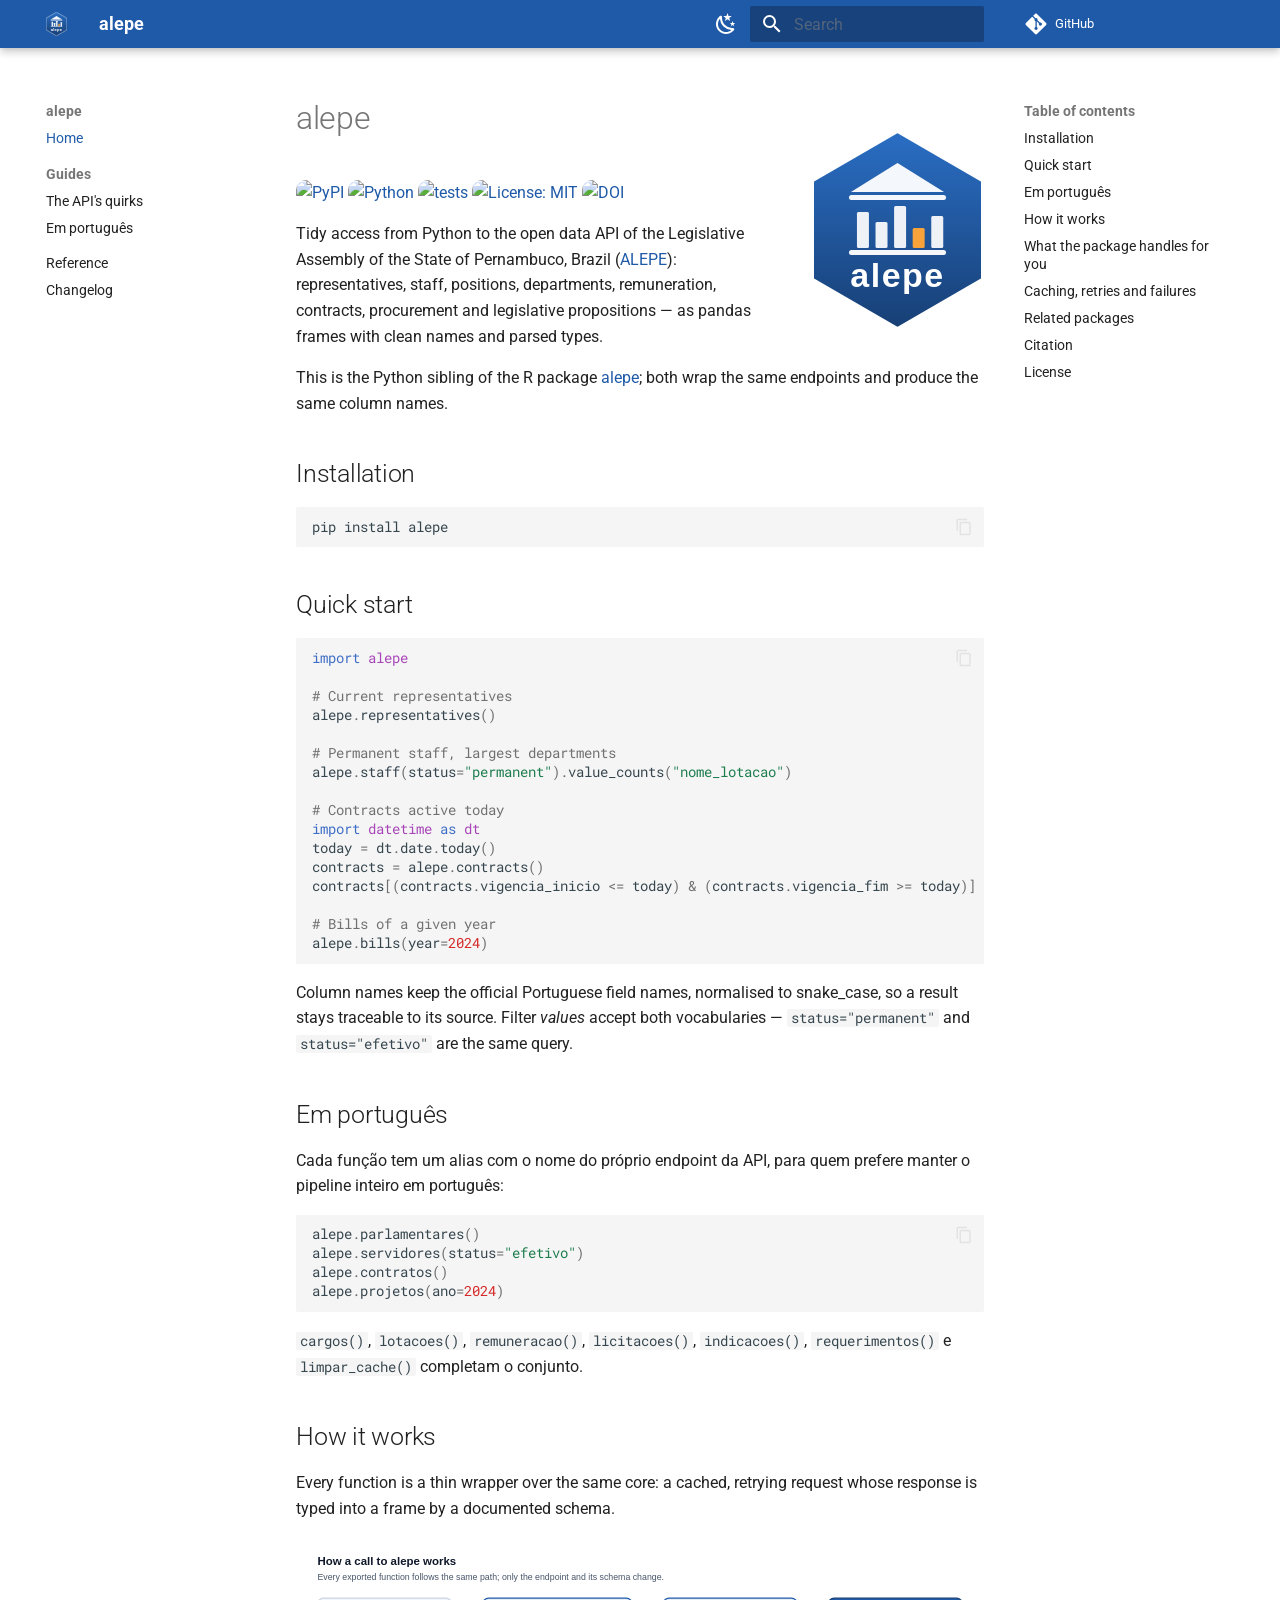
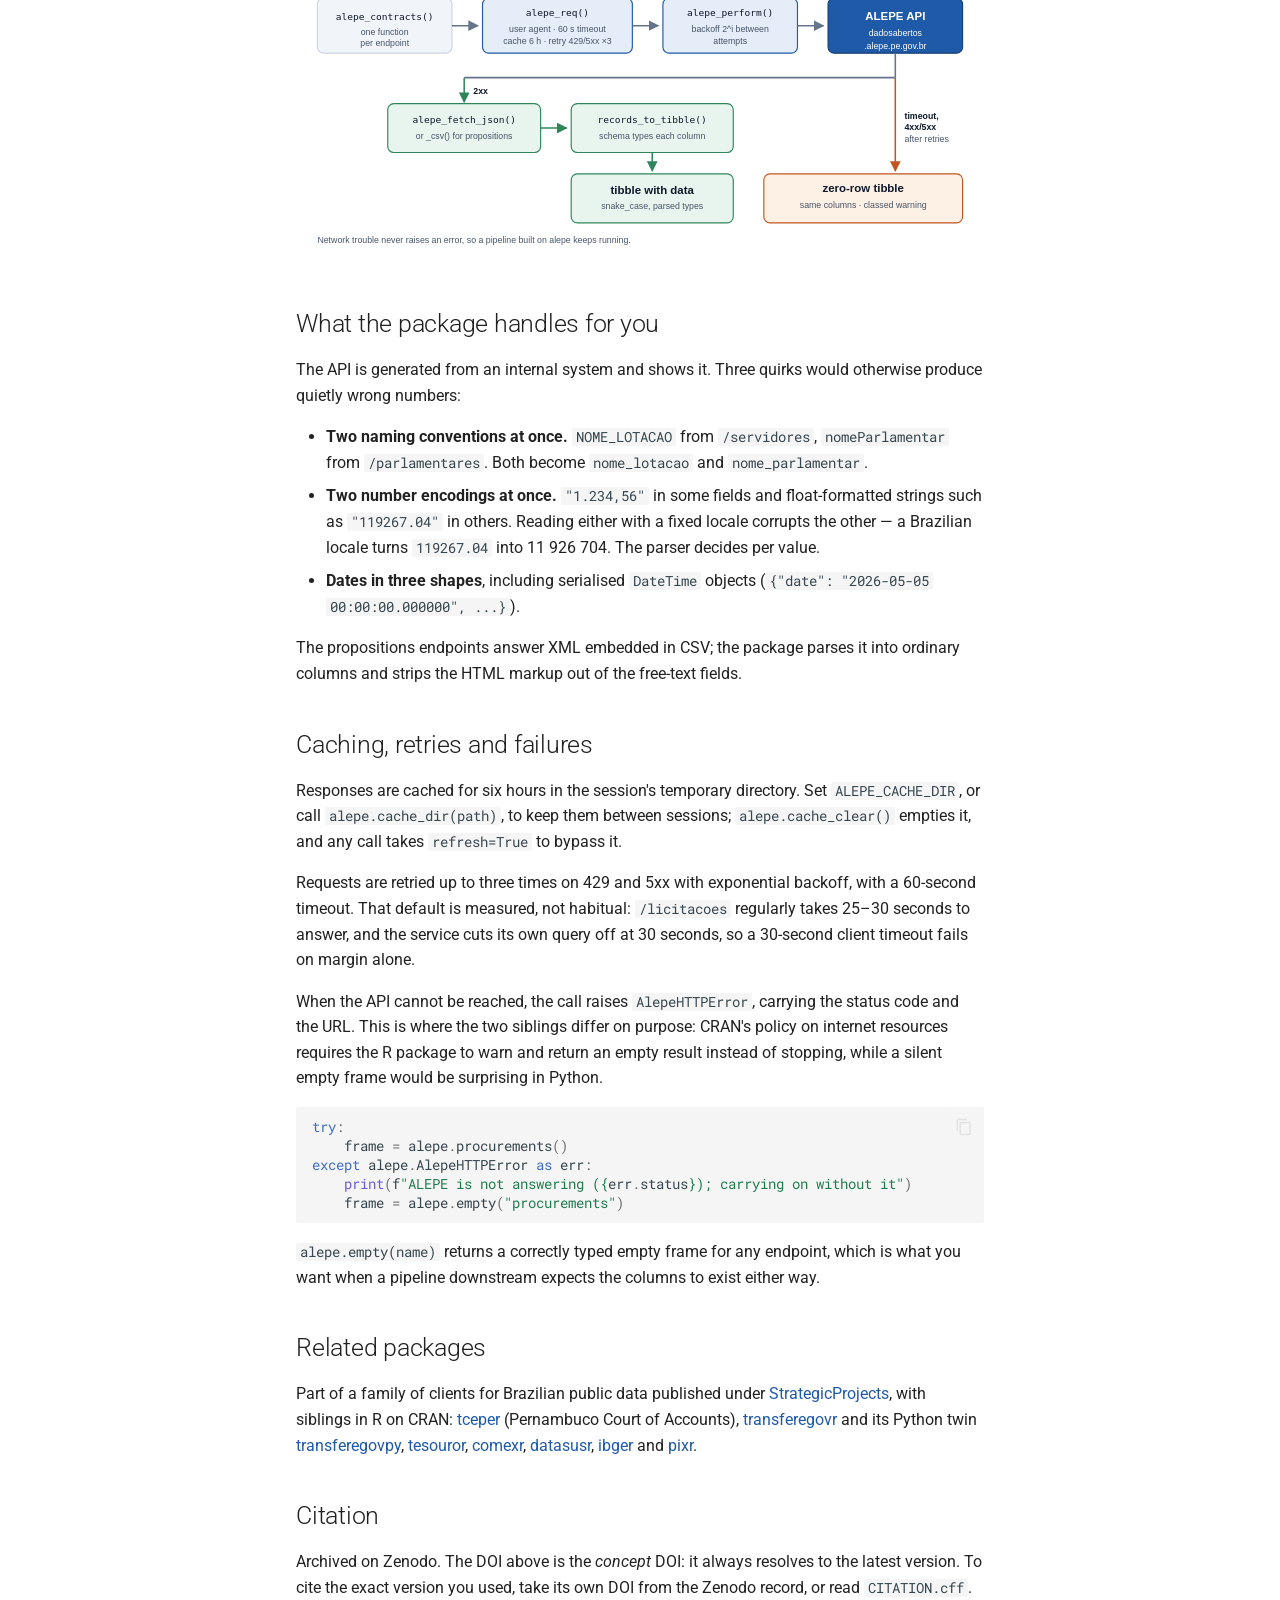
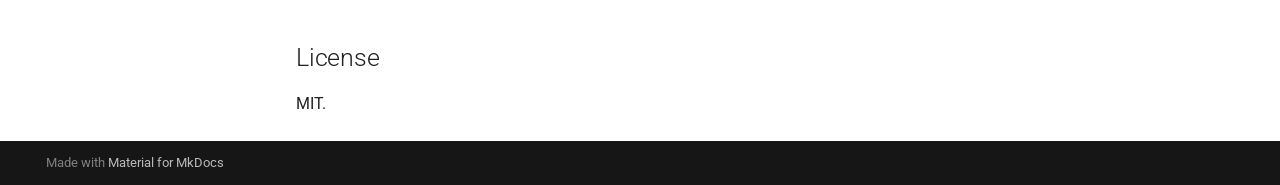
==== commit 0b5fa82f: "Deployed b59a130 with MkDocs version: 1.6.1" ====
--- a/index.html
+++ b/index.html
@@ -399,6 +399,17 @@
 </li>
       
         <li class="md-nav__item">
+  <a href="#citation" class="md-nav__link">
+    <span class="md-ellipsis">
+      
+        Citation
+      
+    </span>
+  </a>
+  
+</li>
+      
+        <li class="md-nav__item">
   <a href="#license" class="md-nav__link">
     <span class="md-ellipsis">
       
@@ -683,6 +694,17 @@
     <span class="md-ellipsis">
       
         Related packages
+      
+    </span>
+  </a>
+  
+</li>
+      
+        <li class="md-nav__item">
+  <a href="#citation" class="md-nav__link">
+    <span class="md-ellipsis">
+      
+        Citation
       
     </span>
   </a>
@@ -721,7 +743,8 @@
 <p><a href="https://pypi.org/project/alepe/"><img alt="PyPI" src="https://img.shields.io/pypi/v/alepe.svg" /></a>
 <a href="https://pypi.org/project/alepe/"><img alt="Python" src="https://img.shields.io/pypi/pyversions/alepe.svg" /></a>
 <a href="https://github.com/StrategicProjects/alepe_py/actions/workflows/tests.yml"><img alt="tests" src="https://github.com/StrategicProjects/alepe_py/actions/workflows/tests.yml/badge.svg" /></a>
-<a href="https://github.com/StrategicProjects/alepe_py/blob/main/LICENSE"><img alt="License: MIT" src="https://img.shields.io/badge/license-MIT-green.svg" /></a></p>
+<a href="https://github.com/StrategicProjects/alepe_py/blob/main/LICENSE"><img alt="License: MIT" src="https://img.shields.io/badge/license-MIT-green.svg" /></a>
+<a href="https://doi.org/10.5281/zenodo.21925920"><img alt="DOI" src="https://zenodo.org/badge/DOI/10.5281/zenodo.21925920.svg" /></a></p>
 <p>Tidy access from Python to the open data API of the Legislative Assembly of the
 State of Pernambuco, Brazil (<a href="https://dadosabertos.alepe.pe.gov.br">ALEPE</a>):
 representatives, staff, positions, departments, remuneration, contracts,
@@ -821,6 +844,10 @@
 <a href="https://CRAN.R-project.org/package=datasusr">datasusr</a>,
 <a href="https://CRAN.R-project.org/package=ibger">ibger</a> and
 <a href="https://CRAN.R-project.org/package=pixr">pixr</a>.</p>
+<h2 id="citation">Citation<a class="headerlink" href="#citation" title="Permanent link">&para;</a></h2>
+<p>Archived on Zenodo. The DOI above is the <em>concept</em> DOI: it always resolves to
+the latest version. To cite the exact version you used, take its own DOI from
+the Zenodo record, or read <code>CITATION.cff</code>.</p>
 <h2 id="license">License<a class="headerlink" href="#license" title="Permanent link">&para;</a></h2>
 <p>MIT.</p>
 
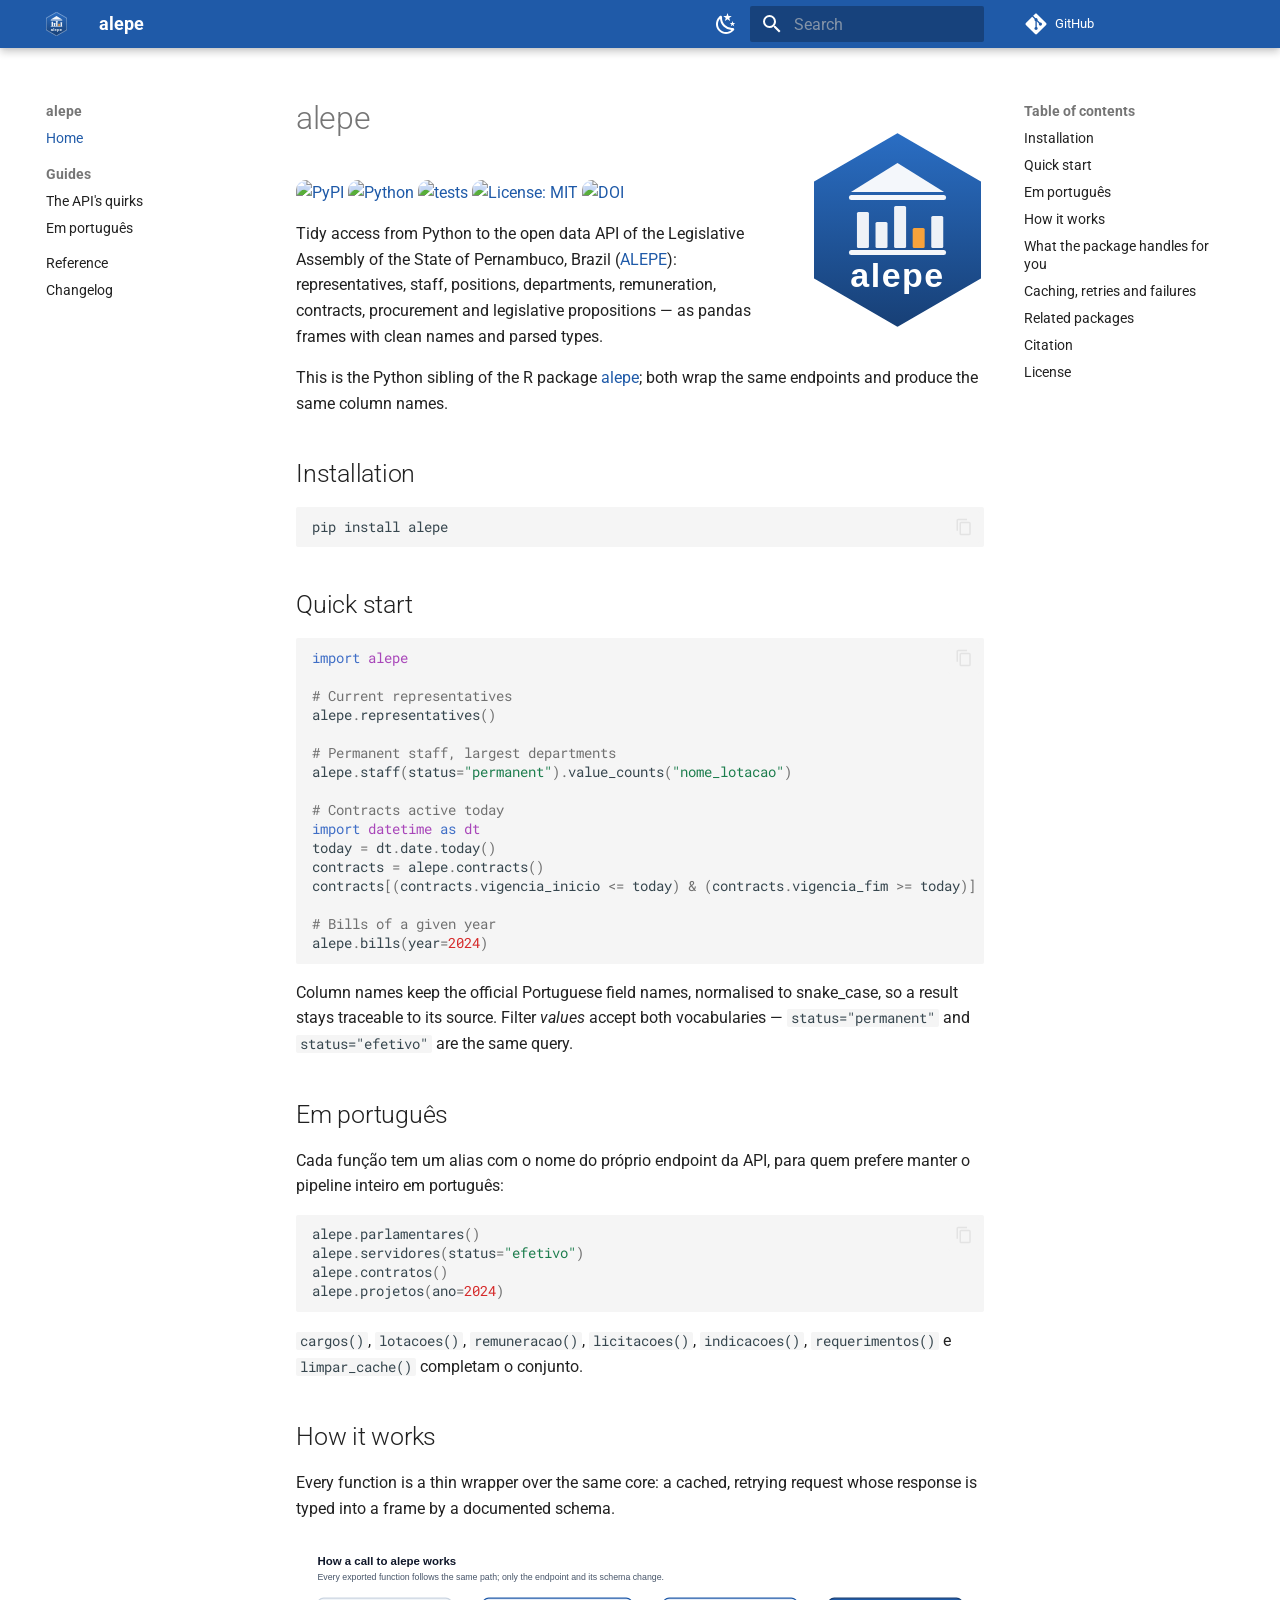
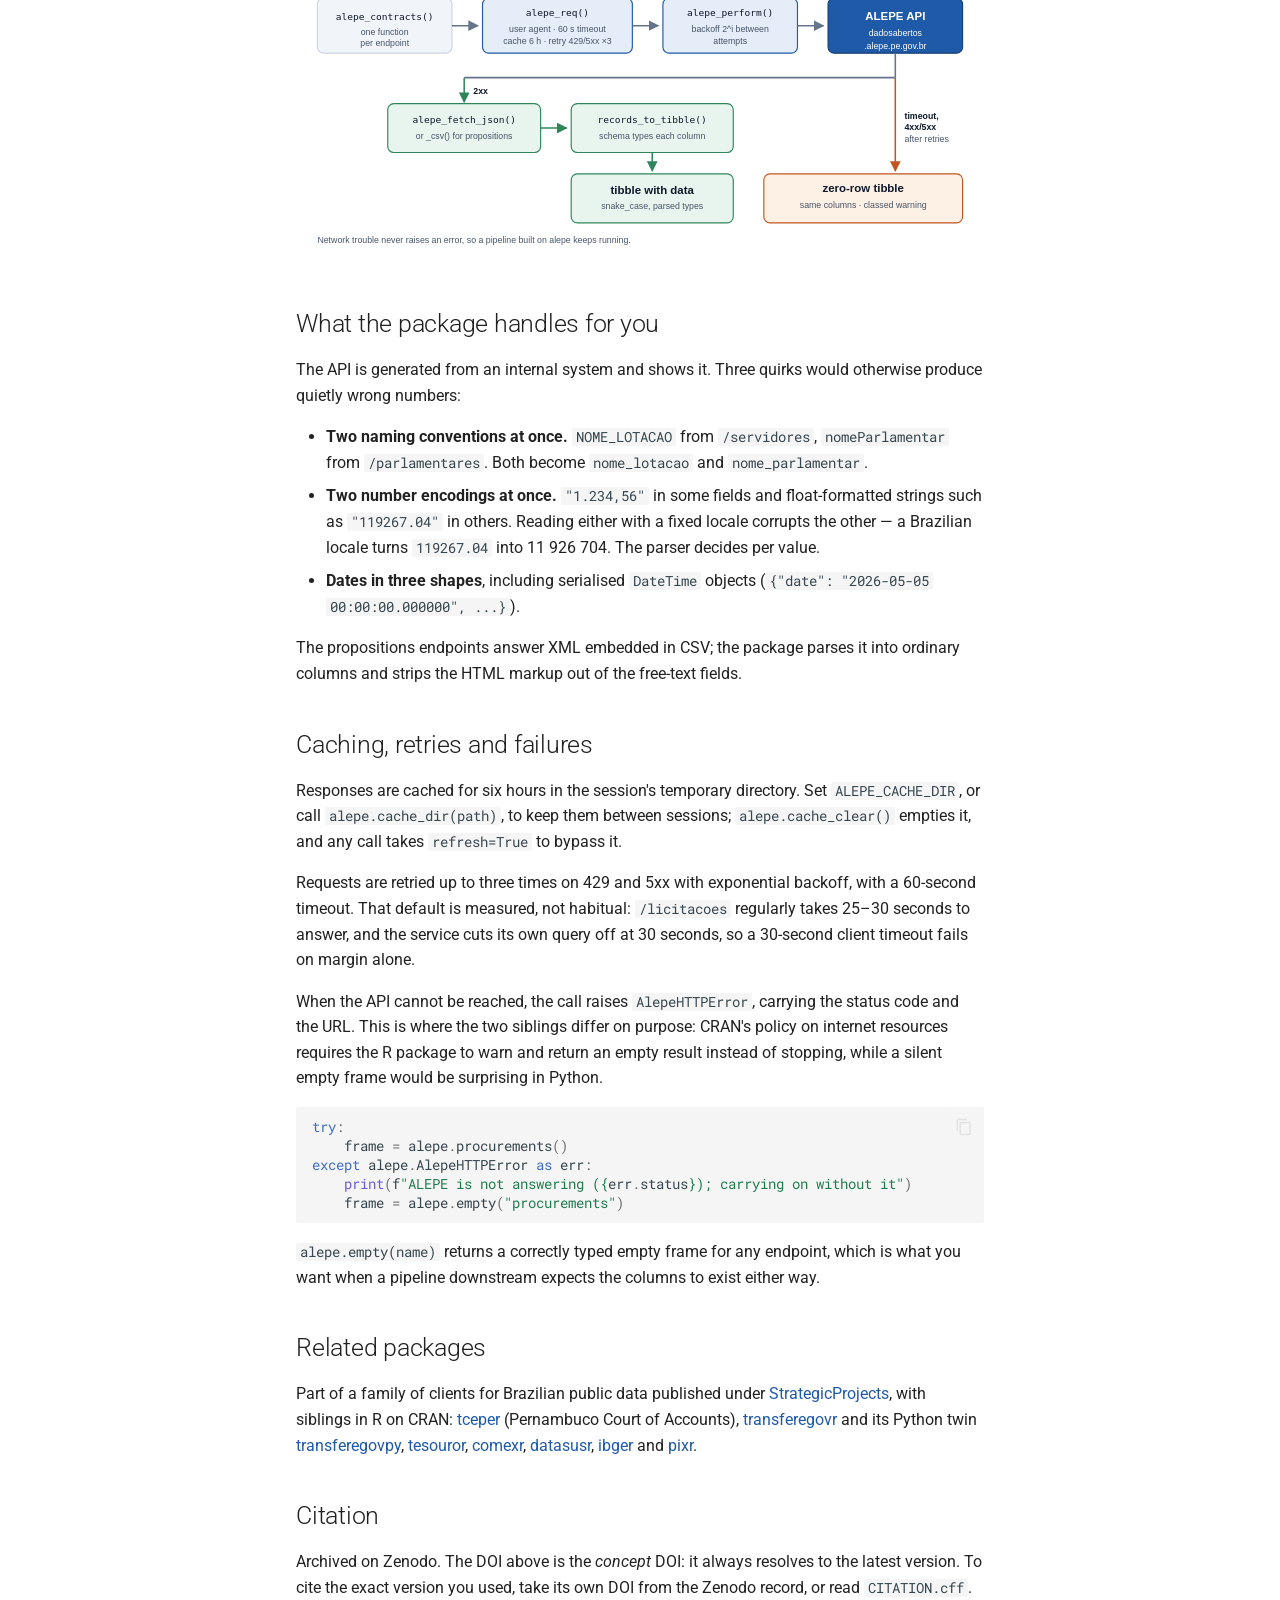
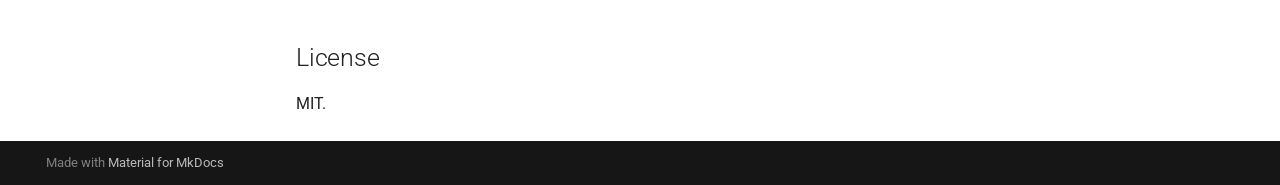
==== commit bad0470f: "Deployed 541673c with MkDocs version: 1.6.1" ====
--- a/index.html
+++ b/index.html
@@ -763,7 +763,7 @@
 <span class="n">alepe</span><span class="o">.</span><span class="n">representatives</span><span class="p">()</span>
 
 <span class="c1"># Permanent staff, largest departments</span>
-<span class="n">alepe</span><span class="o">.</span><span class="n">staff</span><span class="p">(</span><span class="n">status</span><span class="o">=</span><span class="s2">&quot;permanent&quot;</span><span class="p">)</span><span class="o">.</span><span class="n">value_counts</span><span class="p">(</span><span class="s2">&quot;nome_lotacao&quot;</span><span class="p">)</span>
+<span class="n">alepe</span><span class="o">.</span><span class="n">staff</span><span class="p">(</span><span class="n">status</span><span class="o">=</span><span class="s2">"permanent"</span><span class="p">)</span><span class="o">.</span><span class="n">value_counts</span><span class="p">(</span><span class="s2">"nome_lotacao"</span><span class="p">)</span>
 
 <span class="c1"># Contracts active today</span>
 <span class="kn">import</span><span class="w"> </span><span class="nn">datetime</span><span class="w"> </span><span class="k">as</span><span class="w"> </span><span class="nn">dt</span>
@@ -782,7 +782,7 @@
 <p>Cada função tem um alias com o nome do próprio endpoint da API, para quem
 prefere manter o pipeline inteiro em português:</p>
 <div class="highlight"><pre><span></span><code><span class="n">alepe</span><span class="o">.</span><span class="n">parlamentares</span><span class="p">()</span>
-<span class="n">alepe</span><span class="o">.</span><span class="n">servidores</span><span class="p">(</span><span class="n">status</span><span class="o">=</span><span class="s2">&quot;efetivo&quot;</span><span class="p">)</span>
+<span class="n">alepe</span><span class="o">.</span><span class="n">servidores</span><span class="p">(</span><span class="n">status</span><span class="o">=</span><span class="s2">"efetivo"</span><span class="p">)</span>
 <span class="n">alepe</span><span class="o">.</span><span class="n">contratos</span><span class="p">()</span>
 <span class="n">alepe</span><span class="o">.</span><span class="n">projetos</span><span class="p">(</span><span class="n">ano</span><span class="o">=</span><span class="mi">2024</span><span class="p">)</span>
 </code></pre></div>
@@ -826,8 +826,8 @@
 <div class="highlight"><pre><span></span><code><span class="k">try</span><span class="p">:</span>
     <span class="n">frame</span> <span class="o">=</span> <span class="n">alepe</span><span class="o">.</span><span class="n">procurements</span><span class="p">()</span>
 <span class="k">except</span> <span class="n">alepe</span><span class="o">.</span><span class="n">AlepeHTTPError</span> <span class="k">as</span> <span class="n">err</span><span class="p">:</span>
-    <span class="nb">print</span><span class="p">(</span><span class="sa">f</span><span class="s2">&quot;ALEPE is not answering (</span><span class="si">{</span><span class="n">err</span><span class="o">.</span><span class="n">status</span><span class="si">}</span><span class="s2">); carrying on without it&quot;</span><span class="p">)</span>
-    <span class="n">frame</span> <span class="o">=</span> <span class="n">alepe</span><span class="o">.</span><span class="n">empty</span><span class="p">(</span><span class="s2">&quot;procurements&quot;</span><span class="p">)</span>
+    <span class="nb">print</span><span class="p">(</span><span class="sa">f</span><span class="s2">"ALEPE is not answering (</span><span class="si">{</span><span class="n">err</span><span class="o">.</span><span class="n">status</span><span class="si">}</span><span class="s2">); carrying on without it"</span><span class="p">)</span>
+    <span class="n">frame</span> <span class="o">=</span> <span class="n">alepe</span><span class="o">.</span><span class="n">empty</span><span class="p">(</span><span class="s2">"procurements"</span><span class="p">)</span>
 </code></pre></div>
 <p><code>alepe.empty(name)</code> returns a correctly typed empty frame for any endpoint,
 which is what you want when a pipeline downstream expects the columns to exist
